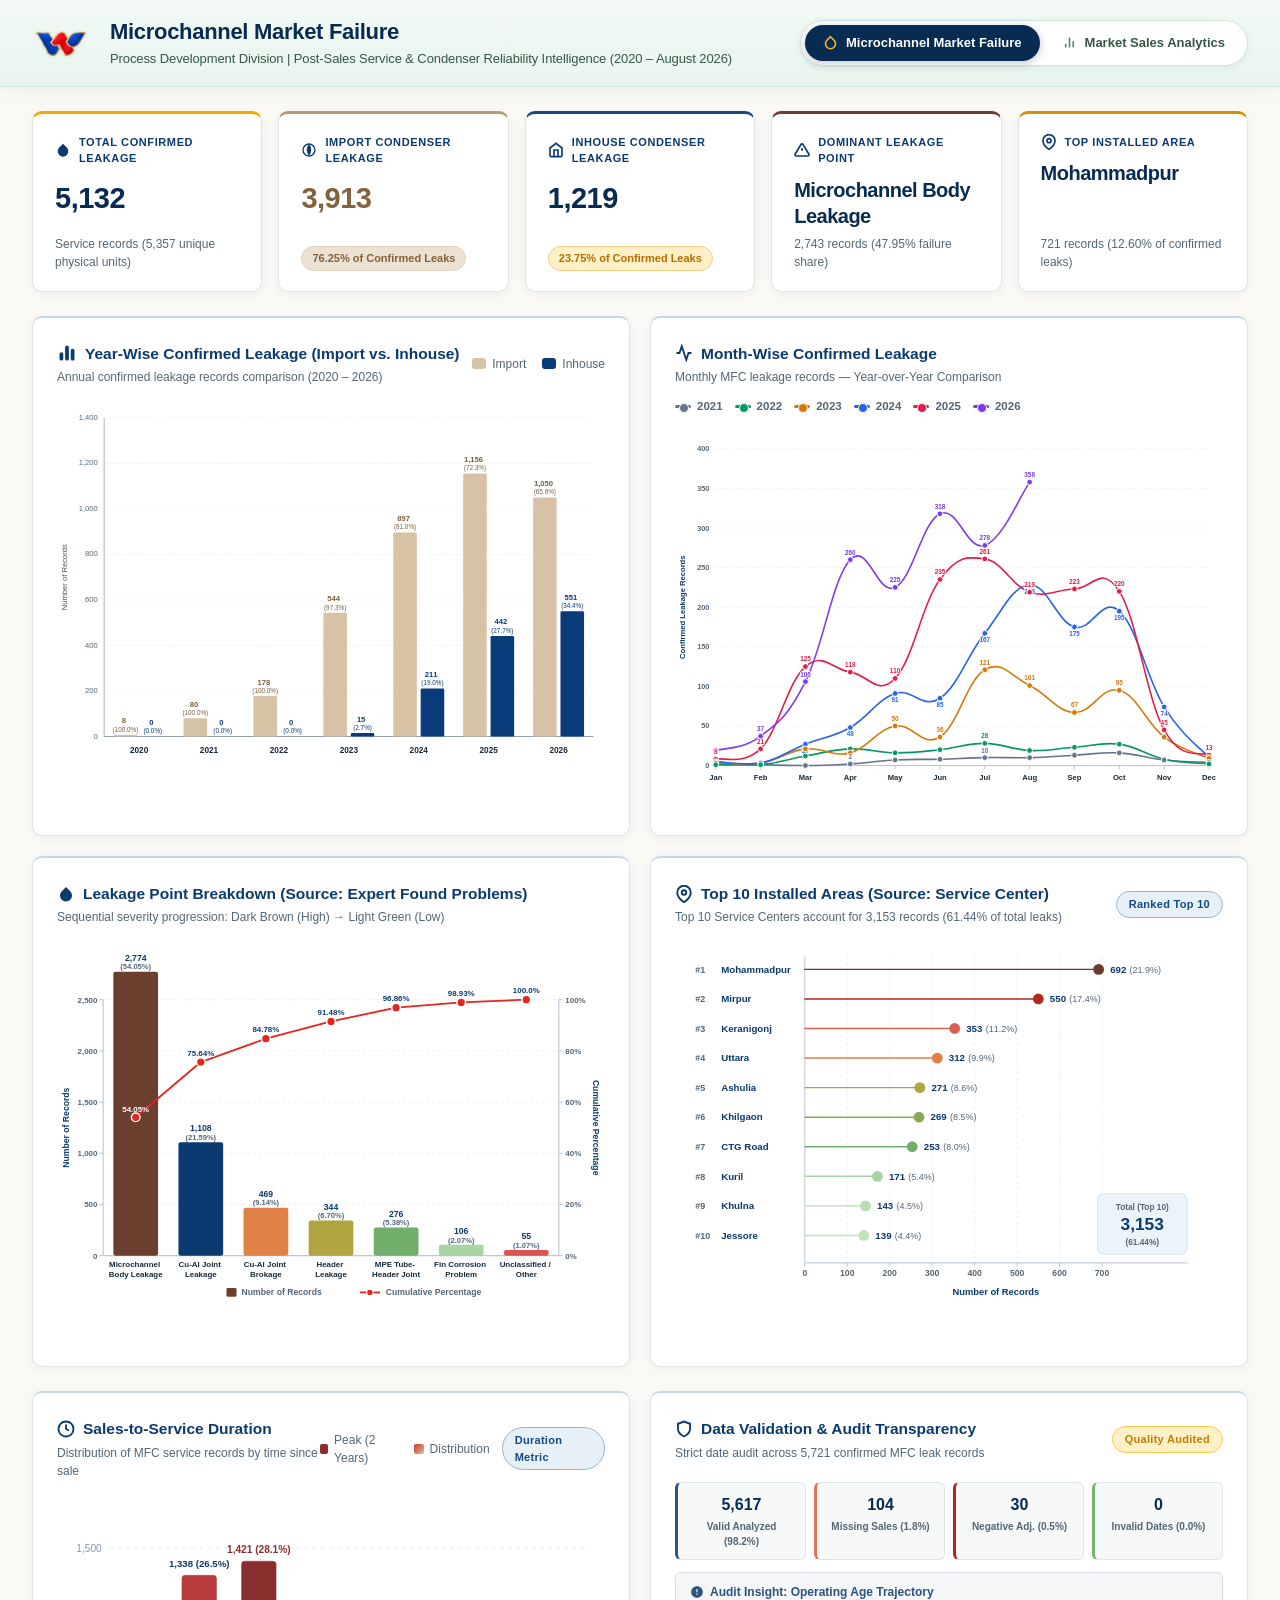
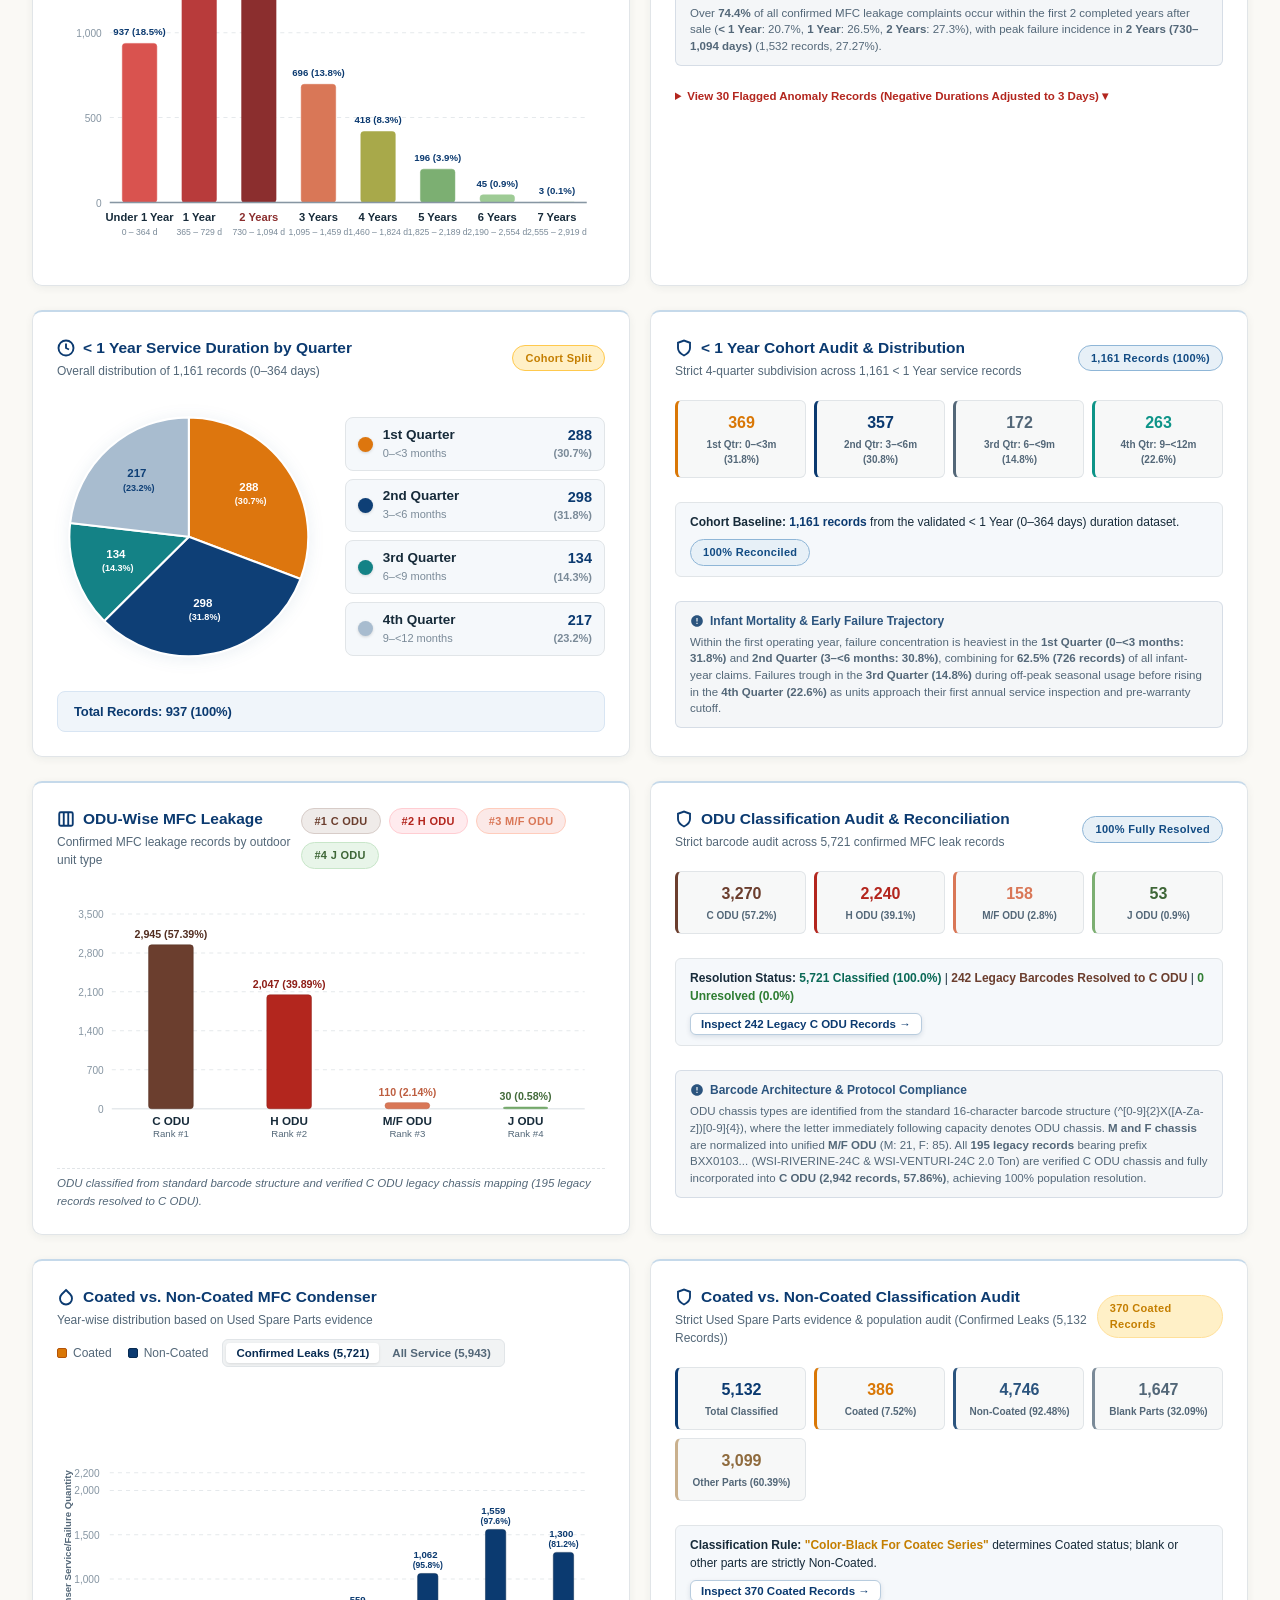
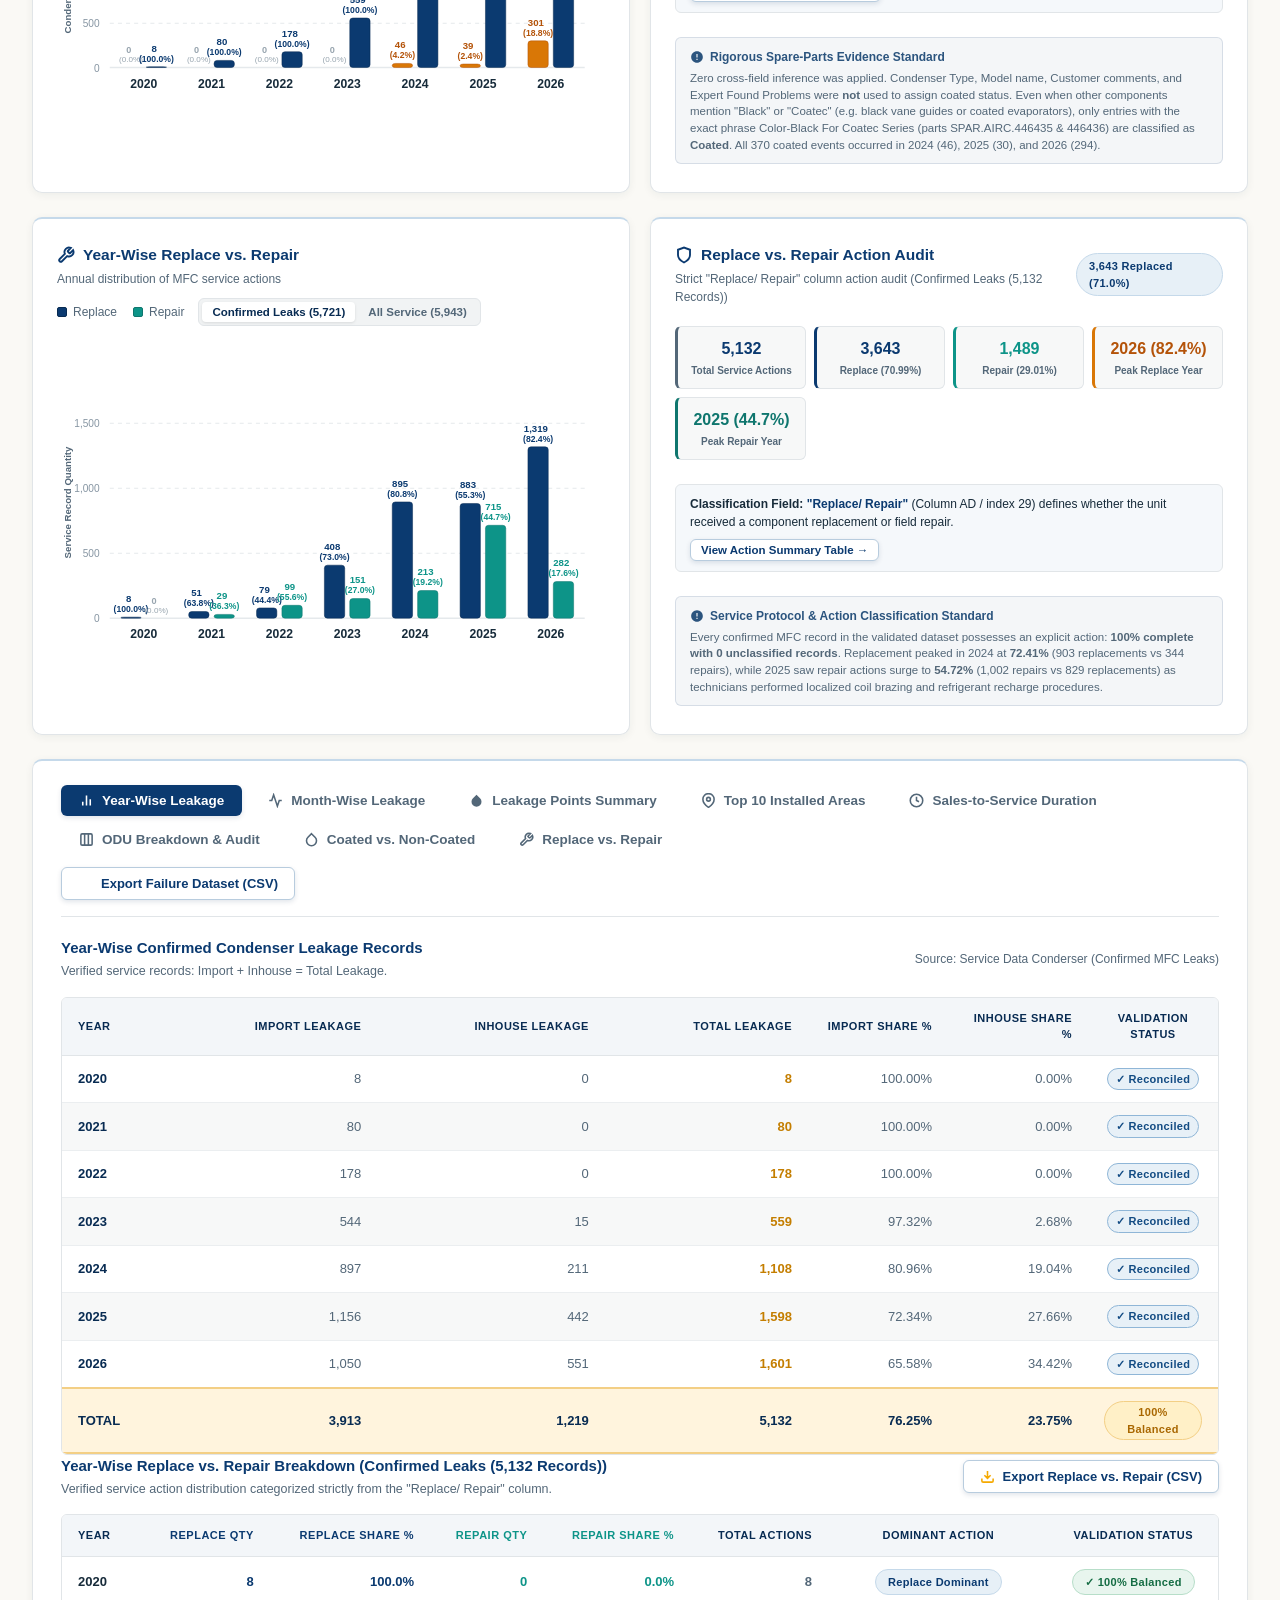
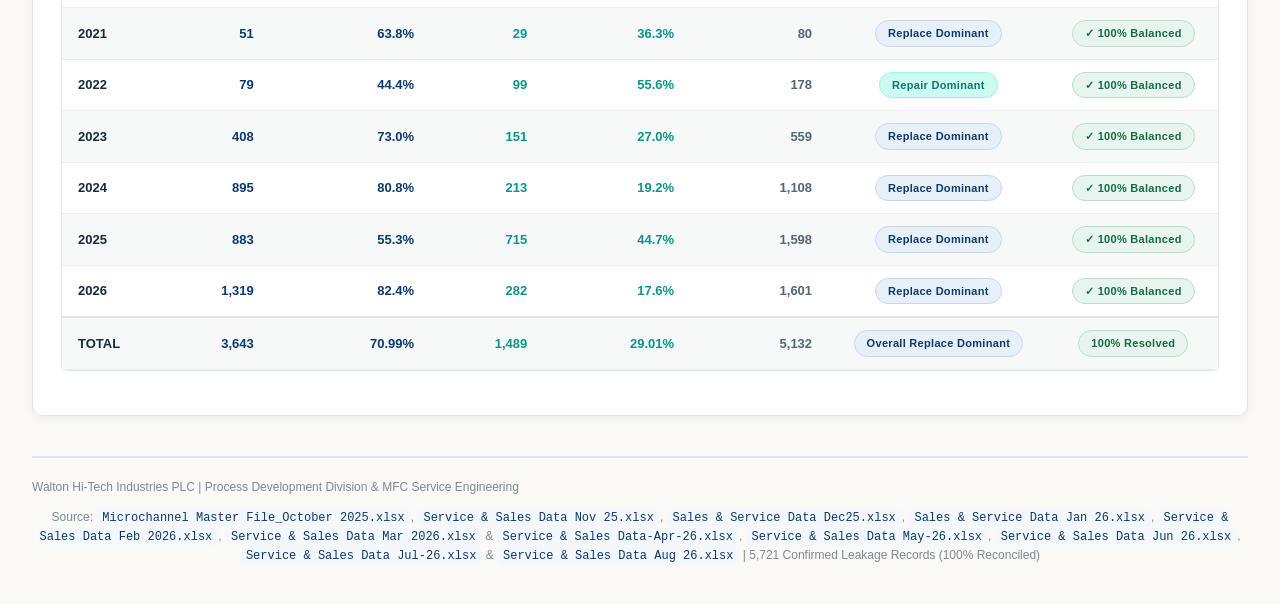
==== index.html @ a81bccc2 "Initialization" ====
<!DOCTYPE html>
<html lang="en">
<head>
  <meta charset="UTF-8">
  <meta name="viewport" content="width=device-width, initial-scale=1.0">
  <title>Walton RAC | Microchannel Market Failure</title>
  <link rel="stylesheet" href="css/style.css">
</head>
<body>
  <!-- Top Header & Brand Bar (100% Viewport Width) -->
  <header class="header-bar">
    <div class="header-inner">
      <div class="header-brand">
        <img src="assets/walton-logo.png" alt="Walton Logo" class="brand-logo">
        <div class="header-titles">
          <h1>Microchannel Market Failure</h1>
          <p>Process Development Division | Post-Sales Service &amp; Condenser Reliability Intelligence (2020 – August 2026)</p>
        </div>
      </div>

      <!-- Multi-Dashboard Page Navigation -->
      <nav class="page-nav" aria-label="Dashboard Navigation">
        <a href="Microchannel Market Failure.html" class="page-nav-link active" title="View Microchannel Market Failure Dashboard">
          <svg width="15" height="15" viewBox="0 0 24 24" fill="none" stroke="currentColor" stroke-width="2.5"><path d="M12 2.69l5.66 5.66a8 8 0 1 1-11.31 0z"/></svg>
          Microchannel Market Failure
        </a>
        <a href="Microchannel Market Sales.html" class="page-nav-link" title="View Market Sales Analytics Dashboard">
          <svg width="15" height="15" viewBox="0 0 24 24" fill="none" stroke="currentColor" stroke-width="2.5"><path d="M18 20V10M12 20V4M6 20v-6"/></svg>
          Market Sales Analytics
        </a>
      </nav>
    </div>
  </header>

  <div class="dashboard-container">
    <!-- KPI Metric Cards Grid (5 Cards) -->
    <section class="kpi-grid">
      <!-- Total Confirmed Leakage Records -->
      <div class="kpi-card leak">
        <div class="kpi-title">
          <svg class="kpi-icon" viewBox="0 0 24 24" width="16" height="16" fill="currentColor"><path d="M12 2.69l5.66 5.66a8 8 0 1 1-11.31 0z"/></svg>
          Total Confirmed Leakage
        </div>
        <div class="kpi-value" id="kpiTotalLeaks">5,721</div>
        <div class="kpi-subtext">Service records (5,357 unique physical units)</div>
      </div>

      <!-- Import Leakage -->
      <div class="kpi-card cu">
        <div class="kpi-title">
          <svg class="kpi-icon" viewBox="0 0 24 24" width="16" height="16" fill="currentColor"><circle cx="12" cy="12" r="9" fill="none" stroke="currentColor" stroke-width="2"/><path d="M3.6 9h16.8M3.6 15h16.8M12 3a14 14 0 0 1 0 18M12 3a14 14 0 0 0 0 18"/></svg>
          Import Condenser Leakage
        </div>
        <div class="kpi-value" id="kpiImportLeaks">4,316</div>
        <div class="kpi-subtext">
          <span class="kpi-badge badge-cu" id="kpiImportShare">75.44% of Confirmed Leaks</span>
        </div>
      </div>

      <!-- Inhouse Leakage -->
      <div class="kpi-card primary-accent">
        <div class="kpi-title">
          <svg class="kpi-icon" viewBox="0 0 24 24" width="16" height="16" fill="none" stroke="currentColor" stroke-width="2.5"><path d="M3 9l9-7 9 7v11a2 2 0 0 1-2 2H5a2 2 0 0 1-2-2z"/><polyline points="9 22 9 12 15 12 15 22"/></svg>
          Inhouse Condenser Leakage
        </div>
        <div class="kpi-value" id="kpiInhouseLeaks">1,405</div>
        <div class="kpi-subtext">
          <span class="kpi-badge badge-mfc" id="kpiInhouseShare">24.56% of Confirmed Leaks</span>
        </div>
      </div>

      <!-- Dominant Leakage Point -->
      <div class="kpi-card accent-brown">
        <div class="kpi-title">
          <svg class="kpi-icon" viewBox="0 0 24 24" width="16" height="16" fill="none" stroke="currentColor" stroke-width="2.5"><path d="M10.29 3.86L1.82 18a2 2 0 0 0 1.71 3h16.94a2 2 0 0 0 1.71-3L13.71 3.86a2 2 0 0 0-3.42 0z"/><line x1="12" y1="9" x2="12" y2="13"/><line x1="12" y1="17" x2="12.01" y2="17"/></svg>
          Dominant Leakage Point
        </div>
        <div class="kpi-value" style="font-size: 20px; line-height: 1.3;" id="kpiTopLeakPoint">Microchannel Body Leakage</div>
        <div class="kpi-subtext">2,743 records (47.95% failure share)</div>
      </div>

      <!-- Top Installed Area -->
      <div class="kpi-card accent-amber">
        <div class="kpi-title">
          <svg class="kpi-icon" viewBox="0 0 24 24" width="16" height="16" fill="none" stroke="currentColor" stroke-width="2.5"><path d="M21 10c0 7-9 13-9 13s-9-6-9-13a9 9 0 0 1 18 0z"/><circle cx="12" cy="10" r="3"/></svg>
          Top Installed Area
        </div>
        <div class="kpi-value" style="font-size: 20px; line-height: 1.3;" id="kpiTopArea">Mohammadpur</div>
        <div class="kpi-subtext">721 records (12.60% of confirmed leaks)</div>
      </div>
    </section>

    <!-- Visual Charts Grid (2x2) -->
    <section class="charts-grid">
      <!-- Chart 1: Year-Wise Import vs. Inhouse Leakage (Side-by-Side Grouped Columns) -->
      <div class="chart-card">
        <div class="chart-header">
          <div>
            <div class="chart-title">
              <svg class="chart-title-icon" viewBox="0 0 24 24" width="20" height="20" fill="#0B3A70"><rect x="3" y="11" width="4.5" height="10" rx="2.25"/><rect x="9.75" y="3" width="4.5" height="18" rx="2.25"/><rect x="16.5" y="7" width="4.5" height="14" rx="2.25"/></svg>
              Year-Wise Confirmed Leakage (Import vs. Inhouse)
            </div>
            <div class="chart-subtitle">Annual confirmed leakage records comparison (2020 – 2026)</div>
          </div>
          <div class="chart-legend">
            <span class="legend-item"><span class="legend-color" style="background: #D7C2A5; width: 14px; height: 11px; border-radius: 3px;"></span> Import</span>
            <span class="legend-item"><span class="legend-color" style="background: #0A3B79; width: 14px; height: 11px; border-radius: 3px;"></span> Inhouse</span>
          </div>
        </div>
        <div id="chartYearlyLeakage" class="chart-container"></div>
      </div>

      <!-- Chart 2: Month-Wise Confirmed Leakage (Multi-Series Monthly Time-Series Line Chart) -->
      <div class="chart-card">
        <div class="chart-header" style="flex-wrap: wrap; gap: 12px;">
          <div>
            <div class="chart-title">
              <svg class="chart-title-icon" viewBox="0 0 24 24" width="18" height="18" fill="none" stroke="currentColor" stroke-width="2.5"><polyline points="22 12 18 12 15 21 9 3 6 12 2 12"/></svg>
              Month-Wise Confirmed Leakage
            </div>
            <div id="chartMonthlySubtitle" class="chart-subtitle">Monthly MFC leakage records — Year-over-Year Comparison</div>
          </div>
          <div class="chart-legend monthly-years-legend" id="chartMonthlyLegend">
            <span class="legend-item" data-year="2021"><span class="legend-line-dot" style="background: #64748B;"></span> 2021</span>
            <span class="legend-item" data-year="2022"><span class="legend-line-dot" style="background: #059669;"></span> 2022</span>
            <span class="legend-item" data-year="2023"><span class="legend-line-dot" style="background: #D97706;"></span> 2023</span>
            <span class="legend-item" data-year="2024"><span class="legend-line-dot" style="background: #2563EB;"></span> 2024</span>
            <span class="legend-item" data-year="2025"><span class="legend-line-dot" style="background: #E11D48;"></span> 2025</span>
            <span class="legend-item" data-year="2026"><span class="legend-line-dot" style="background: #7C3AED;"></span> 2026</span>
          </div>
        </div>
        <div id="chartMonthlyLeakage" class="chart-container"></div>
      </div>

      <!-- Chart 3: Leakage Point Breakdown (Pareto Chart) -->
      <div class="chart-card">
        <div class="chart-header">
          <div>
            <div class="chart-title">
              <svg class="chart-title-icon" viewBox="0 0 24 24" width="18" height="18" fill="currentColor"><path d="M12 2.69l5.66 5.66a8 8 0 1 1-11.31 0z"/></svg>
              Leakage Point Breakdown (Source: Expert Found Problems)
            </div>
            <div class="chart-subtitle">Sequential severity progression: Dark Brown (High) → Light Green (Low)</div>
          </div>
        </div>
        <div id="chartLeakagePoints" class="chart-container"></div>
      </div>

      <!-- Chart 4: Top 10 Installed Areas (Horizontal Ranked Lollipop Chart) -->
      <div class="chart-card">
        <div class="chart-header">
          <div>
            <div class="chart-title">
              <svg class="chart-title-icon" viewBox="0 0 24 24" width="18" height="18" fill="none" stroke="currentColor" stroke-width="2.5"><path d="M21 10c0 7-9 13-9 13s-9-6-9-13a9 9 0 0 1 18 0z"/><circle cx="12" cy="10" r="3"/></svg>
              Top 10 Installed Areas (Source: Service Center)
            </div>
            <div class="chart-subtitle">Top 10 Service Centers account for 3,469 records (60.64% of total leaks)</div>
          </div>
          <span class="badge-tag badge-coatec">Ranked Top 10</span>
        </div>
        <div id="chartTopAreas" class="chart-container"></div>
      </div>
    </section>


    <!-- Section 3: Sales-to-Service Duration Analysis -->
    <section class="charts-grid">
      <!-- Chart 5: Sales-to-Service Duration (Dual Column + Median Line Chart) -->
      <div class="chart-card">
        <div class="chart-header">
          <div>
            <div class="chart-title">
              <svg class="chart-title-icon" viewBox="0 0 24 24" width="18" height="18" fill="none" stroke="currentColor" stroke-width="2.5"><circle cx="12" cy="12" r="10"/><polyline points="12 6 12 12 16 14"/></svg>
              Sales-to-Service Duration
            </div>
            <div class="chart-subtitle">Distribution of MFC service records by time since sale</div>
          </div>
          <div style="display: flex; align-items: center; gap: 12px;">
            <div class="chart-legend">
              <div class="legend-item"><span class="legend-color" style="background: #8B2E2E;"></span> Peak (2 Years)</div>
              <div class="legend-item"><span class="legend-color" style="background: linear-gradient(135deg, #B83B3B, #D97757, #A8D5A2);"></span> Distribution</div>
            </div>
            <span class="badge-tag badge-coatec">Duration Metric</span>
          </div>
        </div>
        <div id="chartSalesToService" class="chart-container"></div>
      </div>

      <!-- Data Validation & Anomaly Audit Card -->
      <div class="chart-card">
        <div class="chart-header">
          <div>
            <div class="chart-title">
              <svg class="chart-title-icon" viewBox="0 0 24 24" width="18" height="18" fill="none" stroke="currentColor" stroke-width="2.5"><path d="M12 22s8-4 8-10V5l-8-3-8 3v7c0 6 8 10 8 10z"/></svg>
              Data Validation & Audit Transparency
            </div>
            <div class="chart-subtitle">Strict date audit across 5,721 confirmed MFC leak records</div>
          </div>
          <span class="badge-tag badge-leak">Quality Audited</span>
        </div>
        
        <div class="duration-audit-content">
          <div class="audit-metrics-grid">
            <div class="audit-metric-card valid">
              <div class="audit-metric-val">5,617</div>
              <div class="audit-metric-lbl">Valid Analyzed (98.2%)</div>
            </div>
            <div class="audit-metric-card missing">
              <div class="audit-metric-val">104</div>
              <div class="audit-metric-lbl">Missing Sales (1.8%)</div>
            </div>
            <div class="audit-metric-card negative">
              <div class="audit-metric-val">30</div>
              <div class="audit-metric-lbl">Negative Adj. (0.5%)</div>
            </div>
            <div class="audit-metric-card clean">
              <div class="audit-metric-val">0</div>
              <div class="audit-metric-lbl">Invalid Dates (0.0%)</div>
            </div>
          </div>

          <div class="audit-note-box">
            <div class="audit-note-title">
              <svg width="14" height="14" viewBox="0 0 24 24" fill="currentColor"><path d="M12 2C6.48 2 2 6.48 2 12s4.48 10 10 10 10-4.48 10-10S17.52 2 12 2zm1 15h-2v-2h2v2zm0-4h-2V7h2v6z"/></svg>
              Audit Insight: Operating Age Trajectory
            </div>
            <p class="audit-note-text">
              Over <strong>74.4%</strong> of all confirmed MFC leakage complaints occur within the first 2 completed years after sale (<strong>&lt; 1 Year</strong>: 20.7%, <strong>1 Year</strong>: 26.5%, <strong>2 Years</strong>: 27.3%), with peak failure incidence in <strong>2 Years (730–1,094 days)</strong> (1,532 records, 27.27%).
            </p>
          </div>

          <!-- Collapsible Flagged Anomalies Details -->
          <details class="anomalies-details" style="margin-top: 10px;">
            <summary style="cursor: pointer; font-size: 11.5px; font-weight: 600; color: #B3261E;">
              View 30 Flagged Anomaly Records (Negative Durations Adjusted to 3 Days) ▾
            </summary>
            <div style="max-height: 130px; overflow-y: auto; margin-top: 6px; border: 1px solid var(--border-default); border-radius: 6px;">
              <table class="data-table" style="font-size: 10.5px; margin: 0;">
                <thead>
                  <tr>
                    <th>Year</th>
                    <th>SR No</th>
                    <th>Created Date</th>
                    <th>Sales Date</th>
                    <th class="col-num">Duration</th>
                  </tr>
                </thead>
                <tbody id="negativeAnomaliesTableBody">
                  <!-- Populated via JS -->
                </tbody>
              </table>
            </div>
          </details>
        </div>
      </div>
    </section>

    <!-- Section 3B: < 1 Year Service Duration by Quarter -->
    <section class="charts-grid">
      <!-- Chart 5B: < 1 Year Duration by Quarter (Distribution Pie / Donut Chart) -->
      <div class="chart-card">
        <div class="chart-header">
          <div>
            <div class="chart-title">
              <svg class="chart-title-icon" viewBox="0 0 24 24" width="18" height="18" fill="none" stroke="currentColor" stroke-width="2.5"><circle cx="12" cy="12" r="10"/><polyline points="12 6 12 12 16 14"/></svg>
              &lt; 1 Year Service Duration by Quarter
            </div>
            <div class="chart-subtitle">Overall distribution of 1,161 records (0–364 days)</div>
          </div>
          <div style="display: flex; align-items: center; gap: 12px;">
            <span class="badge-tag badge-leak">Cohort Split</span>
          </div>
        </div>
        <div id="chartUnderOneYearQuarters" class="chart-container"></div>
      </div>

      <!-- < 1 Year Cohort Quarterly Audit Card -->
      <div class="chart-card">
        <div class="chart-header">
          <div>
            <div class="chart-title">
              <svg class="chart-title-icon" viewBox="0 0 24 24" width="18" height="18" fill="none" stroke="currentColor" stroke-width="2.5"><path d="M12 22s8-4 8-10V5l-8-3-8 3v7c0 6 8 10 8 10z"/></svg>
              &lt; 1 Year Cohort Audit &amp; Distribution
            </div>
            <div class="chart-subtitle">Strict 4-quarter subdivision across 1,161 &lt; 1 Year service records</div>
          </div>
          <span class="badge-tag badge-coatec">1,161 Records (100%)</span>
        </div>

        <div class="duration-audit-content">
          <div class="audit-metrics-grid" style="grid-template-columns: repeat(auto-fit, minmax(105px, 1fr));">
            <div class="audit-metric-card" style="border-left: 3px solid #D97706;">
              <div class="audit-metric-val" style="color: #D97706;">369</div>
              <div class="audit-metric-lbl">1st Qtr: 0–&lt;3m (31.8%)</div>
            </div>
            <div class="audit-metric-card" style="border-left: 3px solid #0B3A70;">
              <div class="audit-metric-val" style="color: #0B3A70;">357</div>
              <div class="audit-metric-lbl">2nd Qtr: 3–&lt;6m (30.8%)</div>
            </div>
            <div class="audit-metric-card" style="border-left: 3px solid #536778;">
              <div class="audit-metric-val" style="color: #536778;">172</div>
              <div class="audit-metric-lbl">3rd Qtr: 6–&lt;9m (14.8%)</div>
            </div>
            <div class="audit-metric-card" style="border-left: 3px solid #0D9488;">
              <div class="audit-metric-val" style="color: #0D9488;">263</div>
              <div class="audit-metric-lbl">4th Qtr: 9–&lt;12m (22.6%)</div>
            </div>
          </div>

          <div style="background: var(--bg-hover); border-radius: 6px; padding: 10px 14px; margin-top: 12px; border: 1px solid var(--border-default); display: flex; justify-content: space-between; align-items: center; flex-wrap: wrap; gap: 8px;">
            <div style="font-size: 12px; color: var(--text-primary);">
              <strong>Cohort Baseline:</strong>
              <span style="color: #0B3A70; font-weight: 700;">1,161 records</span> from the validated &lt; 1 Year (0–364 days) duration dataset.
            </div>
            <span class="badge-tag badge-coatec" style="font-size: 11px;">100% Reconciled</span>
          </div>

          <div class="audit-note-box" style="margin-top: 12px;">
            <div class="audit-note-title">
              <svg width="14" height="14" viewBox="0 0 24 24" fill="currentColor"><path d="M12 2C6.48 2 2 6.48 2 12s4.48 10 10 10 10-4.48 10-10S17.52 2 12 2zm1 15h-2v-2h2v2zm0-4h-2V7h2v6z"/></svg>
              Infant Mortality &amp; Early Failure Trajectory
            </div>
            <p class="audit-note-text">
              Within the first operating year, failure concentration is heaviest in the <strong>1st Quarter (0–&lt;3 months: 31.8%)</strong> and <strong>2nd Quarter (3–&lt;6 months: 30.8%)</strong>, combining for <strong>62.5% (726 records)</strong> of all infant-year claims. Failures trough in the <strong>3rd Quarter (14.8%)</strong> during off-peak seasonal usage before rising in the <strong>4th Quarter (22.6%)</strong> as units approach their first annual service inspection and pre-warranty cutoff.
            </p>
          </div>
        </div>
      </div>
    </section>

    
    <!-- Section 4: ODU-Wise MFC Leakage & Chassis Audit -->
    <section class="charts-grid">
      <!-- Chart 6: ODU-Wise MFC Leakage (Vertical Column Chart) -->
      <div class="chart-card">
        <div class="chart-header">
          <div>
            <div class="chart-title">
              <svg class="chart-title-icon" viewBox="0 0 24 24" width="18" height="18" fill="none" stroke="currentColor" stroke-width="2.5"><rect x="3" y="3" width="18" height="18" rx="2"/><line x1="9" y1="3" x2="9" y2="21"/><line x1="15" y1="3" x2="15" y2="21"/></svg>
              ODU-Wise MFC Leakage
            </div>
            <div class="chart-subtitle">Confirmed MFC leakage records by outdoor unit type</div>
          </div>
          <div style="display: flex; align-items: center; gap: 8px; flex-wrap: wrap;">
            <span class="badge-tag" style="background: #EFEBE9; color: #6B3E2E; border: 1px solid #D7CCC8;">#1 C ODU</span>
            <span class="badge-tag" style="background: #FFEBEE; color: #B3261E; border: 1px solid #FFCDD2;">#2 H ODU</span>
            <span class="badge-tag" style="background: #FBE9E7; color: #D97757; border: 1px solid #FFCCBC;">#3 M/F ODU</span>
            <span class="badge-tag" style="background: #E8F5E9; color: #3E6637; border: 1px solid #C8E6C9;">#4 J ODU</span>
          </div>
        </div>
        <div id="chartOduLeakage" class="chart-container"></div>
        <div style="margin-top: 8px; font-size: 11.5px; color: var(--text-secondary); font-style: italic; border-top: 1px dashed var(--border-default); padding-top: 6px;">
          ODU classified from standard barcode structure and verified C ODU legacy chassis mapping (195 legacy records resolved to C ODU).
        </div>
      </div>

      <!-- ODU Classification Audit & Reconciliation Card -->
      <div class="chart-card">
        <div class="chart-header">
          <div>
            <div class="chart-title">
              <svg class="chart-title-icon" viewBox="0 0 24 24" width="18" height="18" fill="none" stroke="currentColor" stroke-width="2.5"><path d="M12 22s8-4 8-10V5l-8-3-8 3v7c0 6 8 10 8 10z"/></svg>
              ODU Classification Audit &amp; Reconciliation
            </div>
            <div class="chart-subtitle">Strict barcode audit across 5,721 confirmed MFC leak records</div>
          </div>
          <span class="badge-tag badge-coatec">100% Fully Resolved</span>
        </div>
        
        <div class="duration-audit-content">
          <div class="audit-metrics-grid">
            <div class="audit-metric-card" style="border-left: 3px solid #6B3E2E;">
              <div class="audit-metric-val" style="color: #6B3E2E;">3,270</div>
              <div class="audit-metric-lbl">C ODU (57.2%)</div>
            </div>
            <div class="audit-metric-card" style="border-left: 3px solid #B3261E;">
              <div class="audit-metric-val" style="color: #B3261E;">2,240</div>
              <div class="audit-metric-lbl">H ODU (39.1%)</div>
            </div>
            <div class="audit-metric-card" style="border-left: 3px solid #D97757;">
              <div class="audit-metric-val" style="color: #D97757;">158</div>
              <div class="audit-metric-lbl">M/F ODU (2.8%)</div>
            </div>
            <div class="audit-metric-card" style="border-left: 3px solid #7CAF72;">
              <div class="audit-metric-val" style="color: #3E6637;">53</div>
              <div class="audit-metric-lbl">J ODU (0.9%)</div>
            </div>
          </div>

          <div style="background: var(--bg-hover); border-radius: 6px; padding: 10px 14px; margin-top: 12px; border: 1px solid var(--border-default); display: flex; justify-content: space-between; align-items: center; flex-wrap: wrap; gap: 8px;">
            <div style="font-size: 12px; color: var(--text-primary);">
              <strong>Resolution Status:</strong> 
              <span style="color: #0A6956; font-weight: 700;">5,721 Classified (100.0%)</span> | 
              <span style="color: #6B3E2E; font-weight: 600;">242 Legacy Barcodes Resolved to C ODU</span> | 
              <span style="color: #2E7D32; font-weight: 600;">0 Unresolved (0.0%)</span>
            </div>
            <button id="btnJumpToOduAudit" class="btn-export" style="font-size: 11.5px; padding: 4px 10px;">
              Inspect 242 Legacy C ODU Records →
            </button>
          </div>

          <div class="audit-note-box" style="margin-top: 12px;">
            <div class="audit-note-title">
              <svg width="14" height="14" viewBox="0 0 24 24" fill="currentColor"><path d="M12 2C6.48 2 2 6.48 2 12s4.48 10 10 10 10-4.48 10-10S17.52 2 12 2zm1 15h-2v-2h2v2zm0-4h-2V7h2v6z"/></svg>
              Barcode Architecture &amp; Protocol Compliance
            </div>
            <p class="audit-note-text">
              ODU chassis types are identified from the standard 16-character barcode structure (<code>^[0-9]{2}X([A-Za-z])[0-9]{4}</code>), where the letter immediately following capacity denotes ODU chassis. <strong>M and F chassis</strong> are normalized into unified <strong>M/F ODU</strong> (M: 21, F: 85). All <strong>195 legacy records</strong> bearing prefix <code>BXX0103...</code> (WSI-RIVERINE-24C & WSI-VENTURI-24C 2.0 Ton) are verified C ODU chassis and fully incorporated into <strong>C ODU (2,942 records, 57.86%)</strong>, achieving 100% population resolution.
            </p>
          </div>
        </div>
      </div>
    </section>

    <!-- Section 5: Coated vs. Non-Coated MFC Condenser Analysis -->
    <section class="charts-grid">
      <!-- Chart 7: Year-Wise Coated vs. Non-Coated Condenser (Grouped Columns) -->
      <div class="chart-card">
        <div class="chart-header" style="flex-wrap: wrap; gap: 10px;">
          <div>
            <div class="chart-title">
              <svg class="chart-title-icon" viewBox="0 0 24 24" width="18" height="18" fill="none" stroke="currentColor" stroke-width="2.5"><path d="M12 2.69l5.66 5.66a8 8 0 1 1-11.31 0z"/></svg>
              Coated vs. Non-Coated MFC Condenser
            </div>
            <div id="chartCoatedSubtitle" class="chart-subtitle">Year-wise distribution based on Used Spare Parts evidence</div>
          </div>
          <div style="display: flex; align-items: center; gap: 14px; flex-wrap: wrap;">
            <div class="chart-legend">
              <span class="legend-item"><span class="legend-color" style="background: #D97706; border: 1px solid #B45309;"></span> Coated</span>
              <span class="legend-item"><span class="legend-color" style="background: #0B3A70; border: 1px solid #082B52;"></span> Non-Coated</span>
            </div>
            <div class="segmented-control" id="coatedPopToggle" role="group" aria-label="Select Dataset Population">
              <button class="segmented-btn active" data-pop="pop4031" title="Analyze Confirmed Leaks Population (5,721)">Confirmed Leaks (5,721)</button>
              <button class="segmented-btn" data-pop="pop4253" title="Analyze All Clean MFC Service Records (5,943)">All Service (5,943)</button>
            </div>
          </div>
        </div>
        <div id="chartCoatedVsNonCoated" class="chart-container"></div>
      </div>

      <!-- Coated vs. Non-Coated Classification Audit Card -->
      <div class="chart-card">
        <div class="chart-header">
          <div>
            <div class="chart-title">
              <svg class="chart-title-icon" viewBox="0 0 24 24" width="18" height="18" fill="none" stroke="currentColor" stroke-width="2.5"><path d="M12 22s8-4 8-10V5l-8-3-8 3v7c0 6 8 10 8 10z"/></svg>
              Coated vs. Non-Coated Classification Audit
            </div>
            <div class="chart-subtitle" id="coatedAuditSubtitle">Strict Used Spare Parts evidence &amp; population audit</div>
          </div>
          <span class="badge-tag badge-coated" id="coatedAuditBadge">370 Coated Records</span>
        </div>

        <div class="duration-audit-content">
          <div class="audit-metrics-grid" style="grid-template-columns: repeat(auto-fit, minmax(105px, 1fr));">
            <div class="audit-metric-card" style="border-left: 3px solid #0B3A70;">
              <div class="audit-metric-val" id="auditMetricTotal" style="color: #0B3A70;">5,721</div>
              <div class="audit-metric-lbl">Total Classified</div>
            </div>
            <div class="audit-metric-card" style="border-left: 3px solid #D97706;">
              <div class="audit-metric-val" id="auditMetricCoated" style="color: #D97706;">370</div>
              <div class="audit-metric-lbl" id="auditMetricCoatedLbl">Coated (6.47%)</div>
            </div>
            <div class="audit-metric-card" style="border-left: 3px solid #2B547E;">
              <div class="audit-metric-val" id="auditMetricNonCoated" style="color: #2B547E;">5,351</div>
              <div class="audit-metric-lbl" id="auditMetricNonCoatedLbl">Non-Coated (93.53%)</div>
            </div>
            <div class="audit-metric-card" style="border-left: 3px solid #7A8A98;">
              <div class="audit-metric-val" id="auditMetricBlank" style="color: #536778;">1,711</div>
              <div class="audit-metric-lbl" id="auditMetricBlankLbl">Blank Parts (29.91%)</div>
            </div>
            <div class="audit-metric-card" style="border-left: 3px solid #C9B08D;">
              <div class="audit-metric-val" id="auditMetricOther" style="color: #8F6B3E;">3,640</div>
              <div class="audit-metric-lbl" id="auditMetricOtherLbl">Other Parts (63.63%)</div>
            </div>
          </div>

          <div style="background: var(--bg-hover); border-radius: 6px; padding: 10px 14px; margin-top: 12px; border: 1px solid var(--border-default); display: flex; justify-content: space-between; align-items: center; flex-wrap: wrap; gap: 8px;">
            <div style="font-size: 12px; color: var(--text-primary);">
              <strong>Classification Rule:</strong>
              <span style="color: #C47E00; font-weight: 700;">"Color-Black For Coatec Series"</span> determines Coated status; blank or other parts are strictly Non-Coated.
            </div>
            <button id="btnJumpToCoatedRegister" class="btn-export" style="font-size: 11.5px; padding: 4px 10px;">
              Inspect 370 Coated Records →
            </button>
          </div>

          <div class="audit-note-box" style="margin-top: 12px;">
            <div class="audit-note-title">
              <svg width="14" height="14" viewBox="0 0 24 24" fill="currentColor"><path d="M12 2C6.48 2 2 6.48 2 12s4.48 10 10 10 10-4.48 10-10S17.52 2 12 2zm1 15h-2v-2h2v2zm0-4h-2V7h2v6z"/></svg>
              Rigorous Spare-Parts Evidence Standard
            </div>
            <p class="audit-note-text">
              Zero cross-field inference was applied. <code>Condenser Type</code>, <code>Model name</code>, <code>Customer comments</code>, and <code>Expert Found Problems</code> were <strong>not</strong> used to assign coated status. Even when other components mention "Black" or "Coatec" (e.g. black vane guides or coated evaporators), only entries with the exact phrase <code>Color-Black For Coatec Series</code> (parts <code>SPAR.AIRC.446435</code> &amp; <code>446436</code>) are classified as <strong>Coated</strong>. All 370 coated events occurred in 2024 (46), 2025 (30), and 2026 (294).
            </p>
          </div>
        </div>
      </div>
    </section>

    <!-- Section 6: Year-Wise Replace vs. Repair Analysis -->
    <section class="charts-grid">
      <!-- Chart 8: Year-Wise Replace vs. Repair (Grouped Columns) -->
      <div class="chart-card">
        <div class="chart-header" style="flex-wrap: wrap; gap: 10px;">
          <div>
            <div class="chart-title">
              <svg class="chart-title-icon" viewBox="0 0 24 24" width="18" height="18" fill="none" stroke="currentColor" stroke-width="2.5"><path d="M14.7 6.3a1 1 0 0 0 0 1.4l1.6 1.6a1 1 0 0 0 1.4 0l3.77-3.77a6 6 0 0 1-7.94 7.94l-6.91 6.91a2.12 2.12 0 0 1-3-3l6.91-6.91a6 6 0 0 1 7.94-7.94l-3.76 3.76z"/></svg>
              Year-Wise Replace vs. Repair
            </div>
            <div id="chartReplaceRepairSubtitle" class="chart-subtitle">Annual distribution of MFC service actions</div>
          </div>
          <div style="display: flex; align-items: center; gap: 14px; flex-wrap: wrap;">
            <div class="chart-legend">
              <span class="legend-item"><span class="legend-color" style="background: #0B3A70; border: 1px solid #082B52;"></span> Replace</span>
              <span class="legend-item"><span class="legend-color" style="background: #0D9488; border: 1px solid #0F766E;"></span> Repair</span>
            </div>
            <div class="segmented-control" id="replaceRepairPopToggle" role="group" aria-label="Select Dataset Population">
              <button class="segmented-btn active" data-pop="pop4031" title="Analyze Confirmed Leaks Population (5,721)">Confirmed Leaks (5,721)</button>
              <button class="segmented-btn" data-pop="pop4253" title="Analyze All Clean MFC Service Records (5,943)">All Service (5,943)</button>
            </div>
          </div>
        </div>
        <div id="chartReplaceVsRepair" class="chart-container"></div>
      </div>

      <!-- Replace vs. Repair Action Audit Card -->
      <div class="chart-card">
        <div class="chart-header">
          <div>
            <div class="chart-title">
              <svg class="chart-title-icon" viewBox="0 0 24 24" width="18" height="18" fill="none" stroke="currentColor" stroke-width="2.5"><path d="M12 22s8-4 8-10V5l-8-3-8 3v7c0 6 8 10 8 10z"/></svg>
              Replace vs. Repair Action Audit
            </div>
            <div class="chart-subtitle" id="replaceRepairAuditSubtitle">Strict "Replace/ Repair" column action audit</div>
          </div>
          <span class="badge-tag badge-replace" id="replaceRepairAuditBadge">3,693 Replaced (64.5%)</span>
        </div>

        <div class="duration-audit-content">
          <div class="audit-metrics-grid" style="grid-template-columns: repeat(auto-fit, minmax(105px, 1fr));">
            <div class="audit-metric-card" style="border-left: 3px solid #536778;">
              <div class="audit-metric-val" id="rrMetricTotal" style="color: #0B3A70;">5,721</div>
              <div class="audit-metric-lbl">Total Service Actions</div>
            </div>
            <div class="audit-metric-card" style="border-left: 3px solid #0B3A70;">
              <div class="audit-metric-val" id="rrMetricReplace" style="color: #0B3A70;">3,693</div>
              <div class="audit-metric-lbl" id="rrMetricReplaceLbl">Replace (64.55%)</div>
            </div>
            <div class="audit-metric-card" style="border-left: 3px solid #0D9488;">
              <div class="audit-metric-val" id="rrMetricRepair" style="color: #0D9488;">2,028</div>
              <div class="audit-metric-lbl" id="rrMetricRepairLbl">Repair (35.45%)</div>
            </div>
            <div class="audit-metric-card" style="border-left: 3px solid #D97706;">
              <div class="audit-metric-val" id="rrMetricPeakReplace" style="color: #B45309;">2024 (72.4%)</div>
              <div class="audit-metric-lbl">Peak Replace Year</div>
            </div>
            <div class="audit-metric-card" style="border-left: 3px solid #0F766E;">
              <div class="audit-metric-val" id="rrMetricPeakRepair" style="color: #0F766E;">2025 (53.1%)</div>
              <div class="audit-metric-lbl">Peak Repair Year</div>
            </div>
          </div>

          <div style="background: var(--bg-hover); border-radius: 6px; padding: 10px 14px; margin-top: 12px; border: 1px solid var(--border-default); display: flex; justify-content: space-between; align-items: center; flex-wrap: wrap; gap: 8px;">
            <div style="font-size: 12px; color: var(--text-primary);">
              <strong>Classification Field:</strong>
              <span style="color: #0B3A70; font-weight: 700;">"Replace/ Repair"</span> (Column AD / index 29) defines whether the unit received a component replacement or field repair.
            </div>
            <button id="btnJumpToReplaceRepairTable" class="btn-export" style="font-size: 11.5px; padding: 4px 10px;">
              View Action Summary Table →
            </button>
          </div>

          <div class="audit-note-box" style="margin-top: 12px;">
            <div class="audit-note-title">
              <svg width="14" height="14" viewBox="0 0 24 24" fill="currentColor"><path d="M12 2C6.48 2 2 6.48 2 12s4.48 10 10 10 10-4.48 10-10S17.52 2 12 2zm1 15h-2v-2h2v2zm0-4h-2V7h2v6z"/></svg>
              Service Protocol &amp; Action Classification Standard
            </div>
            <p class="audit-note-text">
              Every confirmed MFC record in the validated dataset possesses an explicit action: <strong>100% complete with 0 unclassified records</strong>. Replacement peaked in 2024 at <strong>72.41%</strong> (903 replacements vs 344 repairs), while 2025 saw repair actions surge to <strong>54.72%</strong> (1,002 repairs vs 829 replacements) as technicians performed localized coil brazing and refrigerant recharge procedures.
            </p>
          </div>
        </div>
      </div>
    </section>

    <!-- Tabbed Structured Data Explorer -->
    <section class="explorer-card">
      <div class="tabs-header">
        <div class="tab-nav">
          <button class="tab-btn active" data-tab="yearlyTab">
            <svg width="15" height="15" viewBox="0 0 24 24" fill="none" stroke="currentColor" stroke-width="2.5"><path d="M18 20V10M12 20V4M6 20v-6"/></svg>
            Year-Wise Leakage
          </button>
          <button class="tab-btn" data-tab="monthlyTab">
            <svg width="15" height="15" viewBox="0 0 24 24" fill="none" stroke="currentColor" stroke-width="2.5"><polyline points="22 12 18 12 15 21 9 3 6 12 2 12"/></svg>
            Month-Wise Leakage
          </button>
          <button class="tab-btn" data-tab="pointsTab">
            <svg width="15" height="15" viewBox="0 0 24 24" fill="currentColor"><path d="M12 2.69l5.66 5.66a8 8 0 1 1-11.31 0z"/></svg>
            Leakage Points Summary
          </button>
          <button class="tab-btn" data-tab="areasTab">
            <svg width="15" height="15" viewBox="0 0 24 24" fill="none" stroke="currentColor" stroke-width="2.5"><path d="M21 10c0 7-9 13-9 13s-9-6-9-13a9 9 0 0 1 18 0z"/><circle cx="12" cy="10" r="3"/></svg>
            Top 10 Installed Areas
          </button>
          <button class="tab-btn" data-tab="durationTab">
            <svg width="15" height="15" viewBox="0 0 24 24" fill="none" stroke="currentColor" stroke-width="2.5"><circle cx="12" cy="12" r="10"/><polyline points="12 6 12 12 16 14"/></svg>
            Sales-to-Service Duration
          </button>
          <button class="tab-btn" data-tab="oduTab">
            <svg width="15" height="15" viewBox="0 0 24 24" fill="none" stroke="currentColor" stroke-width="2.5"><rect x="3" y="3" width="18" height="18" rx="2"/><line x1="9" y1="3" x2="9" y2="21"/><line x1="15" y1="3" x2="15" y2="21"/></svg>
            ODU Breakdown &amp; Audit
          </button>
          <button class="tab-btn" data-tab="coatedTab">
            <svg width="15" height="15" viewBox="0 0 24 24" fill="none" stroke="currentColor" stroke-width="2.5"><path d="M12 2.69l5.66 5.66a8 8 0 1 1-11.31 0z"/></svg>
            Coated vs. Non-Coated
          </button>
          <button class="tab-btn" data-tab="replaceRepairTab">
            <svg width="15" height="15" viewBox="0 0 24 24" fill="none" stroke="currentColor" stroke-width="2.5"><path d="M14.7 6.3a1 1 0 0 0 0 1.4l1.6 1.6a1 1 0 0 0 1.4 0l3.77-3.77a6 6 0 0 1-7.94 7.94l-6.91 6.91a2.12 2.12 0 0 1-3-3l6.91-6.91a6 6 0 0 1 7.94-7.94l-3.76 3.76z"/></svg>
            Replace vs. Repair
          </button>
        </div>

        <div class="tab-actions">
          <button id="btnExport" class="btn-export">
            <svg width="15" height="15" viewBox="0 0 24 24" fill="none" stroke="var(--color-amber-primary)" stroke-width="2.5"><path d="M21 15v4a2 2 0 0 1-2 2H5a2 2 0 0 1-2-2v-4M7 10l5 5 5-5M12 15V3"/></svg>
            Export Failure Dataset (CSV)
          </button>
        </div>
      </div>

      <!-- Tab 1: Year-Wise Leakage Table -->
      <div id="tabYearly" class="tab-content">
        <div style="display: flex; justify-content: space-between; align-items: center; margin-bottom: 16px; flex-wrap: wrap; gap: 12px;">
          <div>
            <h3 class="section-subheading" style="margin-bottom: 2px;">Year-Wise Confirmed Condenser Leakage Records</h3>
            <p style="font-size: 12.5px; color: var(--text-secondary); margin: 0;">Verified service records: Import + Inhouse = Total Leakage.</p>
          </div>
          <span style="font-size: 12px; color: var(--text-secondary);">Source: <code>Service Data Conderser</code> (Confirmed MFC Leaks)</span>
        </div>

        <div class="table-container">
          <table>
            <thead>
              <tr>
                <th style="width: 100px;">Year</th>
                <th class="col-num">Import Leakage</th>
                <th class="col-num">Inhouse Leakage</th>
                <th class="col-num">Total Leakage</th>
                <th class="col-num" style="width: 140px;">Import Share %</th>
                <th class="col-num" style="width: 140px;">Inhouse Share %</th>
                <th style="text-align: center; width: 130px;">Validation Status</th>
              </tr>
            </thead>
            <tbody id="yearlyTableBody"></tbody>
            <tfoot id="yearlyTableFoot"></tfoot>
          </table>
        </div>
      </div>

      <!-- Tab 2: Month-Wise Leakage Table -->
      <div id="tabMonthly" class="tab-content" style="display: none;">
        <div style="display: flex; justify-content: space-between; align-items: center; margin-bottom: 16px; flex-wrap: wrap; gap: 12px;">
          <div class="filter-group" id="monthYearFilters">
            <button class="filter-chip active" data-year="all">All (75 Mos)</button>
            <button class="filter-chip" data-year="2020">2020 (10)</button>
            <button class="filter-chip" data-year="2021">2021 (11)</button>
            <button class="filter-chip" data-year="2022">2022 (12)</button>
            <button class="filter-chip" data-year="2023">2023 (12)</button>
            <button class="filter-chip" data-year="2024">2024 (12)</button>
            <button class="filter-chip" data-year="2025">2025 (12)</button>
            <button class="filter-chip" data-year="2026">2026 (6)</button>
          </div>
          <input type="text" id="monthSearch" class="search-input" placeholder="Search period (e.g. 2024, Jul)..." style="width: 240px;">
        </div>

        <div class="table-container">
          <table>
            <thead>
              <tr>
                <th style="width: 100px;">Year</th>
                <th style="width: 100px;">Month</th>
                <th class="col-num">Import Leakage</th>
                <th class="col-num">Inhouse Leakage</th>
                <th class="col-num">Total Leakage</th>
                <th class="col-num" style="width: 130px;">Import Share %</th>
                <th class="col-num" style="width: 130px;">Inhouse Share %</th>
                <th style="text-align: center; width: 120px;">Reconciled</th>
              </tr>
            </thead>
            <tbody id="monthlyTableBody"></tbody>
            <tfoot id="monthlyTableFoot"></tfoot>
          </table>
        </div>
      </div>

      <!-- Tab 3: Leakage Points Summary Table -->
      <div id="tabPoints" class="tab-content" style="display: none;">
        <div style="display: flex; justify-content: space-between; align-items: center; margin-bottom: 16px; flex-wrap: wrap; gap: 12px;">
          <div>
            <h3 class="section-subheading" style="margin-bottom: 2px;">Official Leakage Points Failure Distribution</h3>
            <p style="font-size: 12.5px; color: var(--text-secondary); margin: 0;">Classified strictly from the <code>Expert Found Problems</code> column with zero inferences from other fields.</p>
          </div>
          <button id="btnViewUnclassified" class="btn-export" style="font-size: 12px; padding: 6px 14px;">
            Inspect 664 Unclassified / Other Records
          </button>
        </div>

        <div class="table-container">
          <table>
            <thead>
              <tr>
                <th style="width: 45px;">#</th>
                <th>Leakage Point</th>
                <th class="col-num">Import</th>
                <th class="col-num">Inhouse</th>
                <th class="col-num">Total</th>
                <th class="col-num" style="width: 130px;">Share %</th>
                <th style="width: 240px;">Visual Distribution</th>
              </tr>
            </thead>
            <tbody id="pointsTableBody"></tbody>
            <tfoot id="pointsTableFoot"></tfoot>
          </table>
        </div>

        <div class="ambiguous-callout" style="margin-top: 20px; margin-bottom: 0;">
          <div>
            <div class="ambiguous-callout-title">
              <svg width="16" height="16" viewBox="0 0 24 24" fill="none" stroke="var(--blue-800)" stroke-width="2.5"><circle cx="12" cy="12" r="10"/><line x1="12" y1="16" x2="12" y2="12"/><line x1="12" y1="8" x2="12.01" y2="8"/></svg>
              Strict Classification Compliance Statement
            </div>
            <div class="ambiguous-callout-desc">
              Per project specification, only the <code>Expert Found Problems</code> column was consulted. Confirmed leaks that did not explicitly state one of the six categories (such as connecting short tubes, service valves, Y-joints, and multi-problem combinations) were assigned to <strong>“Unclassified / Other” (664 records)</strong> to prevent false assumptions.
            </div>
          </div>
        </div>
      </div>

      <!-- Tab 4: Top 10 Installed Areas Table -->
      <div id="tabAreas" class="tab-content" style="display: none;">
        <div style="display: flex; justify-content: space-between; align-items: center; margin-bottom: 16px; flex-wrap: wrap; gap: 12px;">
          <div>
            <h3 class="section-subheading" style="margin-bottom: 2px;">Top 10 Installed Areas by Confirmed Leakage Records</h3>
            <p style="font-size: 12.5px; color: var(--text-secondary); margin: 0;">Ranked based on source column <code>Service Center</code>.</p>
          </div>
          <span class="badge-tag badge-mfc">Source: Service Center</span>
        </div>

        <div class="table-container">
          <table>
            <thead>
              <tr>
                <th style="width: 60px;">Rank</th>
                <th>Installed Area (Service Center)</th>
                <th class="col-num">Leakage Records</th>
                <th class="col-num" style="width: 130px;">Share %</th>
                <th class="col-num">Import Leaks</th>
                <th class="col-num">Inhouse Leaks</th>
                <th style="width: 220px;">Relative Volume</th>
              </tr>
            </thead>
            <tbody id="areasTableBody"></tbody>
            <tfoot id="areasTableFoot"></tfoot>
          </table>
        </div>

        <!-- Installed Base Caveat Box -->
        <div class="ambiguous-callout" style="margin-top: 20px; margin-bottom: 0; border-left-color: var(--amber-600);">
          <div>
            <div class="ambiguous-callout-title" style="color: var(--amber-700);">
              <svg width="16" height="16" viewBox="0 0 24 24" fill="none" stroke="currentColor" stroke-width="2.5"><path d="M10.29 3.86L1.82 18a2 2 0 0 0 1.71 3h16.94a2 2 0 0 0 1.71-3L13.71 3.86a2 2 0 0 0-3.42 0z"/><line x1="12" y1="9" x2="12" y2="13"/><line x1="12" y1="17" x2="12.01" y2="17"/></svg>
              Important Data Interpretation Notice
            </div>
            <div class="ambiguous-callout-desc">
              The figures above represent post-sales service records logged at Walton Service Centers. <strong>This does NOT describe the actual installed product base of that area</strong>, as a localized installed-base census dataset does not exist. High service volume correlates with customer density, service hub accessibility, and regional sales penetration.
            </div>
          </div>
        </div>
      </div>

      <!-- Tab 5: Sales-to-Service Duration Table -->
      <div id="tabDuration" class="tab-content" style="display: none;">
        <div style="display: flex; justify-content: space-between; align-items: center; margin-bottom: 16px; flex-wrap: wrap; gap: 12px;">
          <div>
            <h3 class="section-subheading" style="margin-bottom: 2px;">Sales-to-Service Duration Distribution Breakdown</h3>
            <p class="section-desc" style="margin-bottom: 0;">Service records grouped by completed years from sale to first recorded service across 5,085 confirmed MFC leak records.</p>
          </div>
          <button class="btn-export" id="exportDurationCsvBtn" style="padding: 6px 14px; font-size: 12px;">
            <svg width="14" height="14" viewBox="0 0 24 24" fill="none" stroke="var(--color-amber-primary)" stroke-width="2.5"><path d="M21 15v4a2 2 0 0 1-2 2H5a2 2 0 0 1-2-2v-4M7 10l5 5 5-5M12 15V3"/></svg>
            Export Duration CSV
          </button>
        </div>
        <div class="table-container">
          <table class="data-table">
            <thead>
              <tr>
                <th>Duration Category</th>
                <th>Elapsed Days Range</th>
                <th class="col-num">Service Records</th>
                <th class="col-num">Share %</th>
                <th class="col-num">Cumulative Records</th>
                <th class="col-num">Cumulative Share %</th>
                <th style="width: 220px;">Distribution Profile</th>
                <th style="text-align: center;">Failure Phase</th>
              </tr>
            </thead>
            <tbody id="durationTableBody"></tbody>
            <tfoot id="durationTableFoot"></tfoot>
          </table>
        </div>

        <div style="margin-top: 24px;">
          <h4 class="section-subheading" style="font-size: 14px; margin-bottom: 4px;">&lt; 1 Year Cohort — Quarterly Elapsed Breakdown</h4>
          <p class="section-desc" style="margin-bottom: 12px; font-size: 12px;">Further subdivision of the 1,081 records occurring within 0–364 elapsed days after sale.</p>
          <div class="table-container">
            <table class="data-table">
              <thead>
                <tr>
                  <th>Quarter</th>
                  <th>Elapsed Duration</th>
                  <th>Elapsed Days Range</th>
                  <th class="col-num">Service Records</th>
                  <th class="col-num">Share of &lt; 1 Yr (%)</th>
                  <th style="width: 220px;">Volume Distribution</th>
                  <th style="text-align: center;">Failure Phase</th>
                </tr>
              </thead>
              <tbody id="underOneYearTableBody"></tbody>
              <tfoot id="underOneYearTableFoot"></tfoot>
            </table>
          </div>
        </div>
      </div>

    
      <!-- Tab 6: ODU Breakdown & Unresolved Barcode Audit Table -->
      <div id="tabOdu" class="tab-content" style="display: none;">
        <div style="display: flex; justify-content: space-between; align-items: center; margin-bottom: 16px; flex-wrap: wrap; gap: 12px;">
          <div>
            <h3 class="section-subheading" style="margin-bottom: 2px;">ODU-Wise MFC Leakage Breakdown</h3>
            <p class="section-desc" style="margin-bottom: 0;">Verified service records categorized by outdoor unit chassis from standard barcode format.</p>
          </div>
          <div style="display: flex; gap: 8px;">
            <button class="btn-export" id="exportOduCsvBtn" style="padding: 6px 14px; font-size: 12px;">
              <svg width="14" height="14" viewBox="0 0 24 24" fill="none" stroke="var(--color-amber-primary)" stroke-width="2.5"><path d="M21 15v4a2 2 0 0 1-2 2H5a2 2 0 0 1-2-2v-4M7 10l5 5 5-5M12 15V3"/></svg>
              Export ODU Summary (CSV)
            </button>
            <button class="btn-export" id="exportUnresolvedOduCsvBtn" style="padding: 6px 14px; font-size: 12px;">
              <svg width="14" height="14" viewBox="0 0 24 24" fill="none" stroke="#B3261E" stroke-width="2.5"><path d="M21 15v4a2 2 0 0 1-2 2H5a2 2 0 0 1-2-2v-4M7 10l5 5 5-5M12 15V3"/></svg>
              Export 195 Legacy Records (CSV)
            </button>
          </div>
        </div>

        <div class="table-container">
          <table class="data-table">
            <thead>
              <tr>
                <th style="width: 50px;">Rank</th>
                <th>ODU Category</th>
                <th>Chassis Description</th>
                <th class="col-num">Confirmed Leaks</th>
                <th class="col-num" style="width: 140px;">Classified Share %</th>
                <th class="col-num" style="width: 140px;">Total Leak Share %</th>
                <th style="width: 200px;">Volume Distribution</th>
                <th style="text-align: center; width: 140px;">Validation Status</th>
              </tr>
            </thead>
            <tbody id="oduTableBody"></tbody>
            <tfoot id="oduTableFoot"></tfoot>
          </table>
        </div>

        <!-- Unresolved / Legacy Barcode Audit Register (194 Records) -->
        <div style="margin-top: 28px; padding-top: 20px; border-top: 1px solid var(--border-default);">
          <div style="display: flex; justify-content: space-between; align-items: center; margin-bottom: 14px; flex-wrap: wrap; gap: 12px;">
            <div>
              <h4 style="margin: 0 0 4px 0; font-size: 15px; font-weight: 700; color: #B3261E; display: flex; align-items: center; gap: 8px;">
                <svg width="18" height="18" viewBox="0 0 24 24" fill="none" stroke="currentColor" stroke-width="2"><path d="M10.29 3.86L1.82 18a2 2 0 0 0 1.71 3h16.94a2 2 0 0 0 1.71-3L13.71 3.86a2 2 0 0 0-3.42 0z"/><line x1="12" y1="9" x2="12" y2="13"/><line x1="12" y1="17" x2="12.01" y2="17"/></svg>
                Verified Legacy Barcodes Register (195 Records Resolved to C ODU)
              </h4>
              <p style="font-size: 12.5px; color: var(--text-secondary); margin: 0;">
                These 195 confirmed MFC leakage records bearing legacy prefix <code>BXX0103...</code> (WSI-RIVERINE-24C / WSI-VENTURI-24C 2.0 Ton) are verified C ODU chassis and fully classified into C ODU.
              </p>
            </div>
            <input type="text" id="oduUnresolvedSearch" class="search-input" placeholder="Search SR No, Barcode, Model..." style="width: 260px;">
          </div>

          <div class="table-container" style="max-height: 380px; overflow-y: auto;">
            <table class="data-table" style="font-size: 11.5px;">
              <thead>
                <tr>
                  <th style="width: 45px;">#</th>
                  <th>SR No</th>
                  <th>Barcode</th>
                  <th>FULL MODEL</th>
                  <th>Short Model</th>
                  <th style="width: 70px;">Version</th>
                  <th style="width: 95px;">Created Date</th>
                  <th style="width: 90px;">Inhouse/Import</th>
                  <th>Audit Comment</th>
                </tr>
              </thead>
              <tbody id="oduUnresolvedTableBody"></tbody>
            </table>
          </div>
          <div id="oduUnresolvedCountInfo" style="font-size: 12px; color: var(--text-secondary); margin-top: 8px; text-align: right;">
            Showing 195 of 195 legacy records
          </div>
        </div>
      </div>

      <!-- Tab 7: Coated vs Non-Coated Breakdown & Register -->
      <div id="tabCoated" class="tab-content" style="display: none;">
        <div style="display: flex; justify-content: space-between; align-items: center; margin-bottom: 16px; flex-wrap: wrap; gap: 12px;">
          <div>
            <h3 class="section-subheading" style="margin-bottom: 2px;">Year-Wise Coated vs. Non-Coated MFC Condenser Distribution</h3>
            <p style="font-size: 12.5px; color: var(--text-secondary); margin: 0;">Classified strictly from "Used Spare Parts" column evidence with zero inference from other fields.</p>
          </div>
          <div style="display: flex; align-items: center; gap: 8px;">
            <div class="segmented-control" id="tableCoatedPopToggle">
              <button class="segmented-btn active" data-pop="pop4031">Confirmed Leaks (5,721)</button>
              <button class="segmented-btn" data-pop="pop4253">All Service (5,943)</button>
            </div>
            <button class="btn-export" id="exportCoatedCsvBtn" style="padding: 6px 14px; font-size: 12px;">
              <svg width="14" height="14" viewBox="0 0 24 24" fill="none" stroke="var(--color-amber-primary)" stroke-width="2.5"><path d="M21 15v4a2 2 0 0 1-2 2H5a2 2 0 0 1-2-2v-4M7 10l5 5 5-5M12 15V3"/></svg>
              Export Coated Analysis (CSV)
            </button>
          </div>
        </div>

        <div class="table-container">
          <table class="data-table">
            <thead>
              <tr>
                <th style="width: 90px;">Year</th>
                <th class="col-num" style="color: #D97706;">Coated Quantity</th>
                <th class="col-num" style="width: 130px; color: #D97706;">Coated Share %</th>
                <th class="col-num" style="color: #0B3A70;">Non-Coated Quantity</th>
                <th class="col-num" style="width: 140px; color: #0B3A70;">Non-Coated Share %</th>
                <th class="col-num">Total Classified</th>
                <th class="col-num" style="color: var(--text-secondary);">Blank Spare Parts</th>
                <th class="col-num" style="color: var(--text-secondary);">Other Spare Parts</th>
                <th style="text-align: center; width: 130px;">Audit Status</th>
              </tr>
            </thead>
            <tbody id="coatedTableBody"></tbody>
            <tfoot id="coatedTableFoot"></tfoot>
          </table>
        </div>

        <!-- 220 Coated Records Register -->
        <div style="margin-top: 28px; padding-top: 20px; border-top: 1px solid var(--border-default);">
          <div style="display: flex; justify-content: space-between; align-items: center; margin-bottom: 14px; flex-wrap: wrap; gap: 12px;">
            <div>
              <h4 style="margin: 0 0 4px 0; font-size: 15px; font-weight: 700; color: #C47E00; display: flex; align-items: center; gap: 8px;">
                <svg width="18" height="18" viewBox="0 0 24 24" fill="none" stroke="currentColor" stroke-width="2"><path d="M12 2.69l5.66 5.66a8 8 0 1 1-11.31 0z"/></svg>
                Verified Coated Condenser Replacement Register (370 Records)
              </h4>
              <p style="font-size: 12.5px; color: var(--text-secondary); margin: 0;">
                All records containing <code>Color-Black For Coatec Series</code> in "Used Spare Parts" (Parts <code>SPAR.AIRC.446435</code> &amp; <code>446436</code>).
              </p>
            </div>
            <input type="text" id="coatedRecordsSearch" class="search-input" placeholder="Search SR No, Barcode, Model, Center..." style="width: 280px;">
          </div>

          <div class="table-container" style="max-height: 420px; overflow-y: auto;">
            <table class="data-table" style="font-size: 11.5px;">
              <thead>
                <tr>
                  <th style="width: 45px;">#</th>
                  <th style="width: 95px;">SR No</th>
                  <th style="width: 130px;">Barcode</th>
                  <th>FULL MODEL</th>
                  <th style="width: 75px;">Short Model</th>
                  <th style="width: 60px;">Year</th>
                  <th style="width: 110px;">Service Center</th>
                  <th>Used Spare Parts Evidence</th>
                </tr>
              </thead>
              <tbody id="coatedRecordsTableBody"></tbody>
            </table>
          </div>
          <div id="coatedRecordsCountInfo" style="font-size: 12px; color: var(--text-secondary); margin-top: 8px; text-align: right;">
            Showing 370 of 370 coated records
          </div>
        </div>
      </div>

      <!-- Tab 8: Replace vs. Repair Table -->
      <div id="tabReplaceRepair" class="tab-content">
        <div style="display: flex; justify-content: space-between; align-items: center; margin-bottom: 16px; flex-wrap: wrap; gap: 12px;">
          <div>
            <h3 class="section-subheading" style="margin-bottom: 2px;" id="replaceRepairTableTitle">Year-Wise Replace vs. Repair Breakdown (Confirmed Leaks (5,721 Records))</h3>
            <p style="font-size: 12.5px; color: var(--text-secondary); margin: 0;">Verified service action distribution categorized strictly from the "Replace/ Repair" column.</p>
          </div>
          <button id="btnExportReplaceRepairCSV" class="btn-export">
            <svg width="15" height="15" viewBox="0 0 24 24" fill="none" stroke="currentColor" stroke-width="2.5"><path d="M21 15v4a2 2 0 0 1-2 2H5a2 2 0 0 1-2-2v-4M7 10l5 5 5-5M12 15V3"/></svg>
            Export Replace vs. Repair (CSV)
          </button>
        </div>

        <div class="table-container" style="margin-bottom: 20px;">
          <table class="data-table">
            <thead>
              <tr>
                <th>YEAR</th>
                <th class="col-num" style="color: #0B3A70;">REPLACE QTY</th>
                <th class="col-num" style="color: #0B3A70;">REPLACE SHARE %</th>
                <th class="col-num" style="color: #0D9488;">REPAIR QTY</th>
                <th class="col-num" style="color: #0D9488;">REPAIR SHARE %</th>
                <th class="col-num">TOTAL ACTIONS</th>
                <th style="text-align: center;">DOMINANT ACTION</th>
                <th style="text-align: center;">VALIDATION STATUS</th>
              </tr>
            </thead>
            <tbody id="replaceRepairSummaryTableBody"></tbody>
          </table>
        </div>
      </div>

    </section>

    <!-- Footer -->
    <footer class="dashboard-footer">
      <div>Walton Hi-Tech Industries PLC | Process Development Division &amp; MFC Service Engineering</div>
      <div>Source: <code>Microchannel Master File_October 2025.xlsx</code>, <code>Service &amp; Sales Data Nov 25.xlsx</code>, <code>Sales &amp; Service Data Dec25.xlsx</code>, <code>Sales &amp; Service Data Jan 26.xlsx</code>, <code>Service &amp; Sales Data Feb 2026.xlsx</code>, <code>Service &amp; Sales Data Mar 2026.xlsx</code> &amp; <code>Service &amp; Sales Data-Apr-26.xlsx</code>, <code>Service &amp; Sales Data May-26.xlsx</code>, <code>Service &amp; Sales Data Jun 26.xlsx</code>, <code>Service &amp; Sales Data Jul-26.xlsx</code> &amp; <code>Service &amp; Sales Data Aug 26.xlsx</code> | 5,721 Confirmed Leakage Records (100% Reconciled)</div>
    </footer>

    <!-- Modal for Inspecting Unclassified / Other Records -->
    <div id="unclassifiedModal" class="modal-overlay">
      <div class="modal-card">
        <div class="modal-header">
          <h3>
            <svg width="18" height="18" viewBox="0 0 24 24" fill="none" stroke="var(--amber-600)" stroke-width="2.5"><circle cx="12" cy="12" r="10"/><line x1="12" y1="8" x2="12" y2="12"/><line x1="12" y1="16" x2="12.01" y2="16"/></svg>
            Unclassified / Other Records (55 Records)
          </h3>
          <button id="modalCloseBtn" class="modal-close-btn" title="Close modal">
            <svg width="20" height="20" viewBox="0 0 24 24" fill="none" stroke="currentColor" stroke-width="2"><line x1="18" y1="6" x2="6" y2="18"/><line x1="6" y1="6" x2="18" y2="18"/></svg>
          </button>
        </div>
        <div class="modal-body">
          <p style="margin-top: 0; color: var(--text-secondary); line-height: 1.5;">
            These confirmed leakage records represent verified physical coil puncture or impact damage to the microchannel condenser that could not be assigned to the six primary metallurgical failure categories based <strong>solely on the "Expert Found Problems" text</strong>. They are preserved verbatim below:
          </p>
          <div class="table-container" style="max-height: 400px; overflow-y: auto;">
            <table>
              <thead>
                <tr>
                  <th style="width: 45px;">#</th>
                  <th>Raw "Expert Found Problems" Description</th>
                  <th class="col-num" style="width: 110px;">Record Count</th>
                  <th class="col-num" style="width: 100px;">Share %</th>
                </tr>
              </thead>
              <tbody id="unclassifiedTableBody"></tbody>
            </table>
          </div>
        </div>
        <div class="modal-footer">
          <button id="modalCloseBtn2" class="btn-primary" style="padding: 8px 20px;">Close Window</button>
        </div>
      </div>
    </div>

  </div>

  <!-- JavaScript Datasets and Application Script -->
  <script src="js/market_failure_data.js"></script>
  <script src="js/app.js"></script>
</body>
</html>
---- css/style.css ----
/* Walton RAC Process Development - Microchannel Dashboard Styling */
/* Option 2: Warm White + Deep Blue + Amber (Definitive Visual Theme) */

:root {
  /* =========================================================
     OPTION 2 — WARM WHITE + DEEP BLUE + AMBER
     Microchannel (MFC) Market Data Analytics
     ========================================================= */

  /* ---------- Page / Surface Backgrounds ---------- */
  --bg-page:            #FAF9F5;
  --bg-surface:         #FFFFFF;
  --bg-surface-soft:    #F7F8F8;
  --bg-surface-muted:   #F1F3F4;
  --bg-header:          #FFFFFF;
  --bg-sidebar:         #F8F9FA;
  --bg-table-header:    #F3F6F9;
  --bg-table-total:     #FFF4DD;
  --bg-hover:           #F5F8FB;

  /* ---------- Deep Blue / Primary Brand ---------- */
  --blue-900:           #082B52;
  --blue-800:           #0B3A70;
  --blue-700:           #124B83;
  --blue-600:           #1D5D9B;
  --blue-500:           #3478B8;
  --blue-400:           #5B95C7;
  --blue-300:           #8FB6D7;
  --blue-200:           #C5D9EA;
  --blue-100:           #E7F0F7;
  --blue-50:            #F4F8FC;

  /* ---------- Amber / Primary Accent ---------- */
  --amber-700:          #C47E00;
  --amber-600:          #D98F00;
  --amber-500:          #F5A900;
  --amber-400:          #FFB81C;
  --amber-300:          #FFC94D;
  --amber-200:          #FFE09A;
  --amber-100:          #FFF0C7;
  --amber-50:           #FFF8E8;

  /* ---------- Copper / Non-MFC ---------- */
  --copper-700:         #8F6B3E;
  --copper-600:         #A78352;
  --copper-500:         #B89B73;
  --copper-400:         #C9B08D;
  --copper-300:         #D8C3A5;
  --copper-200:         #E5D5BE;
  --copper-100:         #F0E7DA;
  --copper-50:          #F8F3EC;

  /* ---------- Text ---------- */
  --text-primary:       #172B3A;
  --text-secondary:     #536778;
  --text-muted:         #7A8A98;
  --text-subtle:        #98A5AF;
  --text-disabled:      #B5BEC6;

  --text-on-blue:       #FFFFFF;
  --text-on-amber:      #172B3A;
  --text-on-dark:       #FFFFFF;

  /* ---------- Borders / Dividers ---------- */
  --border-default:     #E1E5E8;
  --border-light:       #EBEEF0;
  --border-strong:      #CBD3D9;
  --border-blue:        #B8CCDE;
  --border-amber:       #F3CF85;
  --border-focus:       #F5A900;

  /* ---------- MFC Semantic Colors ---------- */
  --mfc-primary:        #F5A900;
  --mfc-strong:         #D98F00;
  --mfc-bright:         #FFB81C;
  --mfc-soft:           #FFF0C7;
  --mfc-bg:             #FFF8E8;
  --mfc-border:         #F3CF85;
  --mfc-text:           #B56F00;

  /* ---------- Copper Semantic Colors ---------- */
  --copper-primary:     #D8C3A5;
  --copper-strong:      #B89B73;
  --copper-soft:        #EDE2D2;
  --copper-bg:          #F8F3EC;
  --copper-border:      #E1D2BD;
  --copper-text:        #82633D;

  /* ---------- Primary Buttons ---------- */
  --btn-primary-bg:     #0B3A70;
  --btn-primary-hover:  #082B52;
  --btn-primary-active: #124B83;
  --btn-primary-text:   #FFFFFF;

  /* ---------- Accent / CTA Buttons ---------- */
  --btn-accent-bg:      #F5A900;
  --btn-accent-hover:   #D98F00;
  --btn-accent-active:  #C47E00;
  --btn-accent-text:    #172B3A;

  /* ---------- Secondary Buttons ---------- */
  --btn-secondary-bg:        #FFFFFF;
  --btn-secondary-hover:     #F5F8FB;
  --btn-secondary-active:    #EAF0F5;
  --btn-secondary-border:    #B8CCDE;
  --btn-secondary-text:      #0B3A70;

  /* ---------- Disabled Controls ---------- */
  --btn-disabled-bg:     #F0F2F3;
  --btn-disabled-border: #E0E4E7;
  --btn-disabled-text:   #A3ADB5;

  /* ---------- Chart Colors ---------- */
  --chart-mfc:           #F5A900;
  --chart-mfc-light:     #FFB81C;
  --chart-copper:        #D8C3A5;
  --chart-copper-dark:   #B89B73;

  --chart-blue-1:        #0B3A70;
  --chart-blue-2:        #1D5D9B;
  --chart-blue-3:        #3478B8;
  --chart-blue-4:        #5B95C7;
  --chart-blue-5:        #8FB6D7;

  --chart-grid:          #E5E9EC;
  --chart-axis:          #8796A3;
  --chart-label:         #536778;

  /* ---------- Chart Highlight / Area ---------- */
  --chart-mfc-fill:      rgba(245, 169, 0, 0.16);
  --chart-blue-fill:     rgba(29, 93, 155, 0.12);
  --chart-copper-fill:   rgba(216, 195, 165, 0.20);

  /* ---------- Status: Success ---------- */
  --status-success:      #198754;
  --status-success-dark: #146C43;
  --status-success-bg:   #E8F5EE;
  --status-success-border:#B7DEC9;
  --status-success-text: #146C43;

  /* ---------- Status: Warning ---------- */
  --status-warning:      #D98F00;
  --status-warning-bg:   #FFF4D6;
  --status-warning-border:#F0D28A;
  --status-warning-text: #8A5A00;

  /* ---------- Status: Error ---------- */
  --status-error:        #C0392B;
  --status-error-bg:     #FDECEA;
  --status-error-border: #E9B8B2;
  --status-error-text:   #992D22;

  /* ---------- Status: Information ---------- */
  --status-info:         #1D5D9B;
  --status-info-bg:      #EAF3FA;
  --status-info-border:  #BCD4E8;
  --status-info-text:    #124B83;

  /* ---------- Engineering Truth / Audit ---------- */
  --audit-bg:            #FFF8E8;
  --audit-border:        #F5A900;
  --audit-text:          #8A5A00;
  --audit-badge-bg:      #FFF0C7;
  --audit-badge-text:    #A96700;

  /* ---------- Shadows ---------- */
  --shadow-card:
    0 2px 8px rgba(23, 43, 58, 0.06);

  --shadow-card-hover:
    0 5px 16px rgba(23, 43, 58, 0.10);

  --shadow-dropdown:
    0 8px 24px rgba(23, 43, 58, 0.12);

  --shadow-button:
    0 2px 5px rgba(8, 43, 82, 0.12);

  /* ---------- Border Radius ---------- */
  --radius-sm:          6px;
  --radius-md:          10px;
  --radius-lg:          14px;
  --radius-xl:          18px;
  --radius-pill:        999px;

  /* ---------- Focus ---------- */
  --focus-ring:         0 0 0 3px rgba(245, 169, 0, 0.24);

  /* ---------- Common Transitions ---------- */
  --transition-fast:    150ms ease;
  --transition-normal:  220ms ease;
  --transition-slow:    320ms ease;
}

* {
  box-sizing: border-box;
  margin: 0;
  padding: 0;
  font-family: -apple-system, BlinkMacSystemFont, 'Segoe UI', Roboto, Helvetica, Arial, sans-serif;
}

body {
  background-color: var(--bg-page);
  color: var(--text-primary);
  min-height: 100vh;
  margin: 0;
  padding: 0;
  line-height: 1.5;
  -webkit-font-smoothing: antialiased;
}

.dashboard-container {
  max-width: 1440px;
  margin: 0 auto;
  padding: 24px 32px 32px;
  display: flex;
  flex-direction: column;
  gap: 24px;
  box-sizing: border-box;
}

/* ==========================================================================
   Header & Top Bar (100% Full Viewport Width Mint Banner)
   ========================================================================== */
.header-bar {
  width: 100%;
  background: linear-gradient(180deg, #F3F9F6 0%, #E8F5EE 100%);
  border-bottom: 1px solid #D1E7DC;
  border-top: none;
  border-left: none;
  border-right: none;
  border-radius: 0;
  box-shadow: 0 4px 20px -2px rgba(18, 72, 48, 0.06), 0 2px 6px -1px rgba(0, 0, 0, 0.02);
  margin: 0;
  padding: 0;
  box-sizing: border-box;
  transition: var(--transition-normal);
}

.header-inner {
  max-width: 1440px;
  margin: 0 auto;
  padding: 18px 32px;
  display: flex;
  justify-content: space-between;
  align-items: center;
  flex-wrap: wrap;
  gap: 20px;
  box-sizing: border-box;
}

.header-brand {
  display: flex;
  align-items: center;
  gap: 20px;
}

.brand-logo {
  height: 48px;
  width: auto;
  object-fit: contain;
  display: block;
  flex-shrink: 0;
  user-select: none;
  filter: drop-shadow(0 1px 2px rgba(0, 0, 0, 0.05));
}

.header-titles {
  display: flex;
  flex-direction: column;
  justify-content: center;
}

.header-titles h1 {
  font-size: 22px;
  font-weight: 750;
  color: #082B52;
  display: flex;
  align-items: center;
  gap: 10px;
  letter-spacing: -0.3px;
  line-height: 1.25;
}

.header-titles p {
  font-size: 13px;
  color: #365747;
  margin-top: 4px;
  font-weight: 500;
  letter-spacing: -0.1px;
  line-height: 1.4;
}

/* Perspective Toggle */
.toggle-wrapper {
  display: flex;
  align-items: center;
  background: var(--bg-surface);
  border: 1px solid var(--border-default);
  padding: 3px;
  border-radius: var(--radius-pill);
  box-shadow: var(--shadow-card);
}

.toggle-option {
  padding: 7px 18px;
  border-radius: var(--radius-pill);
  font-size: 12.5px;
  font-weight: 600;
  cursor: pointer;
  transition: var(--transition-fast);
  color: var(--btn-secondary-text);
  display: flex;
  align-items: center;
  gap: 8px;
  background: transparent;
  user-select: none;
}

.toggle-option:hover {
  background: var(--bg-hover);
}

.toggle-indicator {
  width: 9px;
  height: 9px;
  border-radius: var(--radius-pill);
  border: 1.5px solid var(--border-blue);
  background: transparent;
  box-sizing: border-box;
  transition: var(--transition-fast);
}

/* Option A Active: Bright Amber Background, Dark Navy Text & Dot */
.toggle-option.active {
  background: var(--btn-accent-bg);
  color: var(--btn-accent-text);
  box-shadow: var(--shadow-button);
}

.toggle-option.active .toggle-indicator {
  background: var(--btn-accent-text);
  border-color: var(--btn-accent-text);
}

/* Option B Active: Deep Navy Background, White Text & Dot */
.toggle-option.active.opt-b {
  background: var(--btn-primary-bg);
  color: var(--btn-primary-text);
  box-shadow: var(--shadow-button);
}

.toggle-option.active.opt-b .toggle-indicator {
  background: var(--btn-primary-text);
  border-color: var(--btn-primary-text);
}

/* ==========================================================================
   Perspective Description Banner
   ========================================================================== */
.perspective-banner {
  background: var(--audit-bg);
  border: 1px solid var(--border-amber);
  border-left: 4px solid var(--audit-border);
  border-radius: var(--radius-sm);
  padding: 12px 20px;
  font-size: 13px;
  color: var(--audit-text);
  display: flex;
  justify-content: space-between;
  align-items: center;
  flex-wrap: wrap;
  gap: 12px;
  box-shadow: var(--shadow-card);
}

.perspective-banner strong {
  color: var(--text-primary);
  font-weight: 700;
}

.badge-tag {
  display: inline-flex;
  align-items: center;
  gap: 4px;
  padding: 4px 12px;
  border-radius: var(--radius-pill);
  font-size: 11px;
  font-weight: 700;
  letter-spacing: 0.3px;
}

.badge-mfc {
  background: var(--audit-badge-bg);
  color: var(--audit-badge-text);
  border: 1px solid var(--border-amber);
}

.badge-cu {
  background: var(--copper-bg);
  color: var(--copper-text);
  border: 1px solid var(--copper-border);
}

.badge-tag.badge-status-ok,
.badge-tag.badge-status-success {
  background: var(--status-success-bg);
  color: var(--status-success-text);
  border: 1px solid var(--status-success-border);
}

/* ==========================================================================
   KPI Cards Grid (5 Cards)
   ========================================================================== */
.kpi-grid {
  display: grid;
  grid-template-columns: repeat(auto-fit, minmax(220px, 1fr));
  gap: 16px;
}

.kpi-card {
  background: var(--bg-surface);
  border: 1px solid var(--border-default);
  border-radius: var(--radius-md);
  padding: 20px 22px;
  box-shadow: var(--shadow-card);
  transition: var(--transition-normal);
  position: relative;
  display: flex;
  flex-direction: column;
}

.kpi-card:hover {
  border-color: var(--border-strong);
  box-shadow: var(--shadow-card-hover);
}

.kpi-title {
  font-size: 11px;
  font-weight: 700;
  text-transform: uppercase;
  letter-spacing: 0.6px;
  color: var(--blue-800);
  display: flex;
  align-items: center;
  gap: 8px;
}

.kpi-title svg {
  color: var(--blue-800);
  flex-shrink: 0;
}

.kpi-value {
  font-size: 29px;
  font-weight: 800;
  color: var(--blue-900);
  margin: 10px 0 6px;
  font-feature-settings: 'tnum';
  letter-spacing: -0.5px;
}

/* Specific KPI Value Emphasis & Top Accents */
.kpi-card.primary-accent {
  border-top: 3px solid var(--blue-700);
}

.kpi-card.mfc {
  border-top: 3px solid var(--amber-500);
}

.kpi-card.mfc .kpi-value {
  color: var(--mfc-text);
}

.kpi-card.cu {
  border-top: 3px solid var(--copper-500);
}

.kpi-card.cu .kpi-value {
  color: var(--copper-text);
}

.kpi-card.accent-subtle {
  border-top: 3px solid var(--blue-400);
}

.kpi-card.accent-subtle-2 {
  border-top: 3px solid var(--blue-300);
}

.kpi-card.accent-brown {
  border-top: 3px solid #6B3E2E;
}

.kpi-card.accent-amber {
  border-top: 3px solid var(--amber-600);
}

.kpi-subtext {
  font-size: 12px;
  color: var(--text-secondary);
  display: flex;
  align-items: center;
  gap: 6px;
  margin-top: auto;
}

.kpi-badge {
  font-size: 11px;
  font-weight: 700;
  padding: 3px 10px;
  border-radius: var(--radius-pill);
}

.kpi-badge.badge-mfc {
  background: var(--mfc-soft);
  color: var(--mfc-text);
  border: 1px solid var(--mfc-border);
}

.kpi-badge.badge-cu {
  background: var(--copper-soft);
  color: var(--copper-text);
  border: 1px solid var(--copper-border);
}

/* ==========================================================================
   Visual Charts Grid (2x2)
   ========================================================================== */
.charts-grid {
  display: grid;
  grid-template-columns: repeat(auto-fit, minmax(500px, 1fr));
  gap: 20px;
}

.chart-card {
  background: var(--bg-surface);
  border: 1px solid var(--border-default);
  border-top: 2px solid var(--blue-200);
  border-radius: var(--radius-md);
  padding: 24px;
  box-shadow: var(--shadow-card);
  display: flex;
  flex-direction: column;
  transition: var(--transition-normal);
}

.chart-card:hover {
  box-shadow: var(--shadow-card-hover);
  border-color: var(--border-strong);
}

.chart-header {
  display: flex;
  justify-content: space-between;
  align-items: center;
  margin-bottom: 16px;
}

.chart-title-group {
  display: flex;
  align-items: center;
  gap: 10px;
}

.chart-title-icon {
  color: var(--blue-800);
  flex-shrink: 0;
}

.chart-title {
  font-size: 15.5px;
  font-weight: 700;
  color: var(--blue-800);
  display: flex;
  align-items: center;
  gap: 8px;
}

.chart-subtitle {
  font-size: 12px;
  color: var(--text-secondary);
  margin-top: 3px;
  font-weight: 400;
}

.chart-legend {
  display: flex;
  gap: 16px;
  font-size: 12px;
  font-weight: 500;
}

.legend-item {
  display: flex;
  align-items: center;
  gap: 6px;
  color: var(--text-secondary);
}

.legend-color {
  width: 10px;
  height: 10px;
  border-radius: 2px;
}

.legend-color.mfc { background: var(--chart-mfc); }
.legend-color.cu { background: var(--chart-copper); }

.legend-dot {
  width: 12px;
  height: 12px;
  border-radius: 50%;
  flex-shrink: 0;
  display: inline-block;
}
.legend-dot.mfc { background: #F59E0B; }
.legend-dot.cu { background: #BCA17E; }

.chart-card-full {
  width: 100%;
  margin-bottom: 24px;
}

.volume-container {
  width: 100%;
  height: 440px;
  min-height: 420px;
}

.volume-bar-svg {
  width: 100%;
  height: 100%;
  display: block;
}

.vol-bar {
  cursor: pointer;
  transition: opacity 0.18s ease, filter 0.18s ease;
}
.vol-bar:hover {
  opacity: 0.88;
  filter: drop-shadow(0 2px 6px rgba(0, 0, 0, 0.18));
}

.chart-container {
  flex: 1;
  min-height: 275px;
  position: relative;
  display: flex;
  flex-direction: column;
  justify-content: flex-end;
}

/* Custom SVG Chart Styling */
.svg-chart {
  width: 100%;
  height: 275px;
  overflow: visible;
}

.chart-bar-mfc {
  fill: url(#mfcGrad);
  transition: var(--transition-normal);
  cursor: pointer;
}

.chart-bar-mfc:hover {
  fill: var(--chart-mfc-light);
  filter: drop-shadow(0 2px 8px var(--border-amber));
}

.chart-bar-cu {
  fill: url(#cuGrad);
  transition: var(--transition-normal);
  cursor: pointer;
}

.chart-bar-cu:hover {
  fill: var(--copper-200);
  filter: drop-shadow(0 2px 8px var(--copper-soft));
}

.chart-line {
  fill: none;
  stroke: var(--chart-mfc);
  stroke-width: 3.5;
  stroke-linecap: round;
  stroke-linejoin: round;
  filter: drop-shadow(0 2px 6px var(--border-amber));
}

.chart-area {
  fill: url(#areaGrad);
}

.chart-point {
  fill: var(--bg-surface);
  stroke: var(--chart-mfc);
  stroke-width: 3;
  cursor: pointer;
  transition: var(--transition-fast);
}

.chart-point:hover {
  r: 6.5;
  fill: var(--chart-mfc);
  stroke: var(--bg-surface);
  stroke-width: 2.5;
}

.grid-line {
  stroke: var(--chart-grid);
  stroke-dasharray: 4 4;
}

.axis-text {
  font-size: 11px;
  fill: var(--chart-axis);
}

/* SVG Chart Interactive Column Styling (Failure Dashboard) */
.svg-bar-col {
  transition: opacity var(--transition-fast);
}

.svg-bar-col:hover rect:not([fill="transparent"]) {
  filter: brightness(1.08);
  opacity: 0.95;
}

.svg-bar-col:hover text {
  font-weight: 700;
}

/* Lollipop Chart Styling (Top 10 Installed Areas) */
#chartTopAreas {
  min-height: 400px;
  display: flex;
  flex-direction: column;
  justify-content: flex-start;
}

.lollipop-chart {
  width: 100%;
  height: auto;
  display: block;
}

.svg-lollipop-row {
  transition: opacity var(--transition-fast);
}

.svg-lollipop-row:hover .lollipop-line {
  stroke-width: 2.8px;
  filter: brightness(1.15);
}

.svg-lollipop-row:hover .lollipop-dot {
  r: 9.5;
  filter: brightness(1.15);
}

.svg-lollipop-row:hover text tspan:first-child {
  font-weight: 800;
}

.lollipop-summary-box {
  transition: transform var(--transition-fast), filter var(--transition-fast);
}

.lollipop-summary-box:hover {
  filter: drop-shadow(0 2px 6px rgba(11, 58, 112, 0.14));
}

/* ==========================================================================
   Column Chart Bar Styling (Sales Dashboard & Custom Visuals)
   ========================================================================== */
.col-chart-bar-group {
  display: flex;
  flex-direction: column;
  align-items: center;
  justify-content: flex-end;
  width: 44px;
  position: relative;
  transition: transform var(--transition-fast), opacity var(--transition-fast);
}

.col-chart-bar-group:hover {
  opacity: 0.88;
}

.col-chart-bar-val {
  font-size: 11px;
  font-weight: 700;
  color: var(--blue-800);
  margin-bottom: 6px;
  text-align: center;
  white-space: nowrap;
  letter-spacing: -0.2px;
}

.col-chart-bar-stacked {
  width: 28px;
  display: flex;
  flex-direction: column-reverse;
  border-radius: 4px 4px 0 0;
  overflow: hidden;
  box-shadow: 0 1px 3px rgba(11, 58, 112, 0.08);
  transition: height 0.4s ease;
}

.col-chart-bar-stacked .bar-seg {
  transition: opacity var(--transition-fast);
}

.col-chart-bar-stacked:hover .bar-seg {
  filter: brightness(1.05);
}

.col-chart-label {
  font-size: 12px;
  font-weight: 700;
  color: var(--text-primary);
  margin-top: 8px;
  text-align: center;
}

/* Floating Chart Tooltip */
.chart-tooltip {
  position: fixed;
  background: var(--blue-900);
  border: 1px solid var(--blue-600);
  padding: 10px 16px;
  border-radius: var(--radius-sm);
  font-size: 12px;
  line-height: 1.5;
  color: var(--text-on-dark);
  pointer-events: none;
  opacity: 0;
  transition: opacity var(--transition-fast);
  box-shadow: var(--shadow-dropdown);
  z-index: 1000;
  max-width: 320px;
  white-space: normal;
}

/* ==========================================================================
   Tabbed Data Explorer
   ========================================================================== */
.explorer-card {
  background: var(--bg-surface);
  border: 1px solid var(--border-default);
  border-top: 2px solid var(--blue-200);
  border-radius: var(--radius-md);
  padding: 24px 28px;
  box-shadow: var(--shadow-card);
}

.tabs-header {
  display: flex;
  justify-content: space-between;
  align-items: center;
  border-bottom: 1px solid var(--border-default);
  padding-bottom: 16px;
  margin-bottom: 20px;
  flex-wrap: wrap;
  gap: 12px;
}

.tab-nav {
  display: flex;
  gap: 8px;
  flex-wrap: wrap;
}

.tab-btn {
  background: transparent;
  border: none;
  color: var(--text-secondary);
  font-size: 13.5px;
  font-weight: 600;
  padding: 8px 18px;
  border-radius: var(--radius-sm);
  cursor: pointer;
  transition: var(--transition-fast);
  display: flex;
  align-items: center;
  gap: 8px;
}

.tab-btn:hover {
  color: var(--blue-800);
  background: var(--bg-hover);
}

.tab-btn.active {
  color: var(--btn-primary-text);
  background: var(--btn-primary-bg);
  box-shadow: var(--shadow-button);
}

.tab-btn.active svg {
  color: var(--btn-primary-text);
}

.tab-actions {
  display: flex;
  gap: 12px;
  align-items: center;
}

.search-input {
  background: var(--bg-surface);
  border: 1px solid var(--border-default);
  border-radius: var(--radius-sm);
  padding: 8px 14px;
  font-size: 13px;
  color: var(--text-primary);
  outline: none;
  transition: var(--transition-fast);
  width: 260px;
}

.search-input:focus {
  border-color: var(--border-focus);
  box-shadow: var(--focus-ring);
}

.btn-export {
  background: var(--btn-secondary-bg);
  border: 1px solid var(--btn-secondary-border);
  color: var(--btn-secondary-text);
  padding: 8px 16px;
  border-radius: var(--radius-sm);
  font-size: 13px;
  font-weight: 600;
  cursor: pointer;
  transition: var(--transition-fast);
  display: flex;
  align-items: center;
  gap: 8px;
  box-shadow: var(--shadow-button);
}

.btn-export:hover {
  background: var(--btn-secondary-hover);
  border-color: var(--blue-700);
}

.btn-export svg {
  color: var(--mfc-primary);
}

/* Filter Chips */
.filter-chip {
  background: var(--bg-page);
  border: 1px solid var(--border-default);
  color: var(--text-secondary);
  padding: 6px 14px;
  border-radius: var(--radius-pill);
  font-size: 12px;
  font-weight: 600;
  cursor: pointer;
  transition: var(--transition-fast);
}

.filter-chip:hover {
  background: var(--bg-hover);
  color: var(--blue-800);
}

.filter-chip.active {
  background: var(--btn-primary-bg);
  border-color: var(--btn-primary-bg);
  color: var(--btn-primary-text);
}

/* ==========================================================================
   Data Tables
   ========================================================================== */
.table-container {
  overflow-x: auto;
  border-radius: var(--radius-sm);
  border: 1px solid var(--border-default);
  background: var(--bg-surface);
}

table {
  width: 100%;
  border-collapse: collapse;
  text-align: left;
  font-size: 13px;
}

th {
  background: var(--bg-table-header);
  color: var(--blue-900);
  font-weight: 700;
  text-transform: uppercase;
  font-size: 11px;
  letter-spacing: 0.5px;
  padding: 12px 16px;
  border-bottom: 1px solid var(--border-default);
}

td {
  padding: 12px 16px;
  border-bottom: 1px solid var(--border-light);
  color: var(--text-secondary);
}

tr:hover td {
  background: var(--bg-hover);
  color: var(--text-primary);
}

/* Alternating Row Striping */
tbody tr:nth-child(even) td {
  background: var(--bg-surface-soft);
}

/* Highlight Total / Summary Row */
.table-total-row td,
tr.highlight-row td {
  font-weight: 700;
  background: var(--bg-table-total);
  color: var(--blue-900);
  border-top: 2px solid var(--border-amber);
  border-bottom: 2px solid var(--border-amber);
}

.col-num {
  text-align: right;
  font-feature-settings: 'tnum';
}

.progress-cell {
  display: flex;
  align-items: center;
  gap: 10px;
}

.progress-bar-bg {
  flex: 1;
  height: 6px;
  background: var(--bg-surface-muted);
  border-radius: var(--radius-sm);
  overflow: hidden;
}

.progress-bar-fill {
  height: 100%;
  border-radius: var(--radius-sm);
}

.fill-mfc { background: var(--mfc-primary); }
.fill-cu { background: var(--copper-primary); }

/* Status Badges */
.badge-status-ok,
.badge-status-success {
  background: var(--status-success-bg);
  color: var(--status-success-text);
  border: 1px solid var(--status-success-border);
  padding: 3px 10px;
  border-radius: var(--radius-pill);
  font-size: 11px;
  font-weight: 700;
  display: inline-block;
}

.badge-status-warn {
  background: var(--status-warning-bg);
  color: var(--status-warning-text);
  border: 1px solid var(--status-warning-border);
  padding: 3px 10px;
  border-radius: var(--radius-pill);
  font-size: 11px;
  font-weight: 700;
  display: inline-block;
}

.badge-status-info {
  background: var(--status-info-bg);
  color: var(--status-info-text);
  border: 1px solid var(--status-info-border);
  padding: 3px 10px;
  border-radius: var(--radius-pill);
  font-size: 11px;
  font-weight: 700;
  display: inline-block;
}

/* Model Catalog Badges */
.badge-import {
  background: var(--copper-bg);
  color: var(--copper-text);
  border: 1px solid var(--copper-border);
}

.badge-inhouse {
  background: var(--mfc-bg);
  color: var(--mfc-text);
  border: 1px solid var(--mfc-border);
}

.badge-capacity {
  background: var(--blue-50);
  color: var(--blue-700);
  border: 1px solid var(--blue-200);
}

.badge-coatec {
  background: var(--blue-100);
  color: var(--blue-700);
  border: 1px solid var(--blue-300);
}

.badge-non-coatec {
  background: var(--bg-surface-muted);
  color: var(--text-muted);
  border: 1px solid var(--border-default);
}

/* Section Subheadings in Reconciliation Tab */
.section-subheading {
  font-size: 15px;
  font-weight: 700;
  margin-bottom: 8px;
  color: var(--blue-800);
}

/* ==========================================================================
   Footer
   ========================================================================== */
.dashboard-footer {
  text-align: center;
  font-size: 12px;
  color: var(--text-muted);
  padding: 20px 0 10px;
  display: flex;
  justify-content: space-between;
  align-items: center;
  flex-wrap: wrap;
  gap: 12px;
  border-top: 2px solid var(--border-default);
  margin-top: 16px;
}

.dashboard-footer code {
  background: var(--blue-50);
  color: var(--blue-800);
  padding: 2px 6px;
  border-radius: var(--radius-sm);
  font-family: SFMono-Regular, Menlo, Monaco, Consolas, monospace;
}

/* ==========================================================================
   Responsive Adjustments
   ========================================================================== */
@media (max-width: 1024px) {
  .charts-grid {
    grid-template-columns: 1fr;
  }
}

@media (max-width: 768px) {
  body {
    padding: 0;
  }
  .dashboard-container {
    padding: 16px 16px 24px;
    gap: 16px;
  }
  .header-inner {
    padding: 14px 16px;
    flex-direction: column;
    align-items: flex-start;
    gap: 14px;
  }
  .header-brand {
    gap: 14px;
  }
  .brand-logo {
    height: 42px;
  }
  .header-titles h1 {
    font-size: 18px;
  }
  .header-titles p {
    font-size: 12px;
  }
  .toggle-wrapper {
    width: 100%;
    justify-content: center;
  }
  .search-input {
    width: 100%;
  }
  .kpi-grid {
    grid-template-columns: repeat(2, 1fr);
  }
  .audit-metrics-grid {
    grid-template-columns: repeat(2, 1fr);
  }
}

@media (max-width: 480px) {
  .kpi-grid {
    grid-template-columns: 1fr;
  }
  .audit-metrics-grid {
    grid-template-columns: 1fr;
  }
  .page-nav {
    width: 100%;
    justify-content: center;
  }
  .page-nav-link {
    flex: 1;
    justify-content: center;
    padding: 8px 10px;
    font-size: 12px;
  }
}

/* ==========================================================================
   Page Navigation Switcher (Multi-Dashboard Navigation)
   ========================================================================== */
.page-nav {
  display: flex;
  align-items: center;
  background: #FFFFFF;
  border: 1px solid #D1E7DC;
  padding: 4px;
  border-radius: var(--radius-pill);
  gap: 4px;
  box-shadow: 0 2px 8px rgba(18, 72, 48, 0.06), inset 0 1px 2px rgba(0, 0, 0, 0.02);
}

.page-nav-link {
  display: flex;
  align-items: center;
  gap: 8px;
  padding: 8px 18px;
  border-radius: var(--radius-pill);
  font-size: 13px;
  font-weight: 600;
  text-decoration: none;
  color: #365747;
  background: transparent;
  transition: all 180ms ease;
  user-select: none;
  white-space: nowrap;
}

.page-nav-link svg {
  stroke: #5A7F6E;
  transition: stroke 180ms ease;
}

.page-nav-link:hover {
  background: #EFF7F3;
  color: #082B52;
}

.page-nav-link:hover svg {
  stroke: #082B52;
}

.page-nav-link.active {
  background: #082B52;
  color: #FFFFFF;
  box-shadow: 0 2px 8px rgba(8, 43, 82, 0.26);
}

.page-nav-link.active svg {
  stroke: #FFB81C;
}

.page-nav-link.active:hover {
  background: #0B3A70;
  color: #FFFFFF;
}

/* ==========================================================================
   Feedback Dashboard Specific Components & Badges
   ========================================================================== */
.kpi-card.leak {
  border-top: 3px solid var(--amber-500);
}

.kpi-card.ambiguous {
  border-top: 3px solid var(--amber-400);
}

.kpi-card.nonleak {
  border-top: 3px solid var(--status-success);
}

.badge-leak {
  background: var(--amber-100);
  color: var(--amber-700);
  border: 1px solid var(--amber-300);
}

.badge-ambiguous {
  background: var(--bg-surface-muted);
  color: var(--text-secondary);
  border: 1px solid var(--border-strong);
}

.badge-success {
  background: var(--status-success-bg);
  color: var(--status-success-text);
  border: 1px solid var(--status-success-border);
}

.ambiguous-callout {
  background: var(--amber-50);
  border: 1px solid var(--amber-200);
  border-left: 4px solid var(--amber-500);
  border-radius: var(--radius-md);
  padding: 14px 18px;
  margin-bottom: 20px;
  display: flex;
  justify-content: space-between;
  align-items: center;
  flex-wrap: wrap;
  gap: 16px;
}

.ambiguous-callout-title {
  font-weight: 700;
  color: var(--blue-900);
  font-size: 13.5px;
  display: flex;
  align-items: center;
  gap: 8px;
}

.ambiguous-callout-desc {
  font-size: 12.5px;
  color: var(--text-secondary);
  margin-top: 3px;
}

.sub-toggle-group {
  display: flex;
  gap: 4px;
  background: var(--bg-surface-soft);
  padding: 3px;
  border-radius: var(--radius-pill);
  border: 1px solid var(--border-default);
}

.sub-toggle-btn {
  padding: 5px 14px;
  border-radius: var(--radius-pill);
  font-size: 12px;
  font-weight: 600;
  border: none;
  background: transparent;
  color: var(--text-secondary);
  cursor: pointer;
  transition: var(--transition-fast);
}

.sub-toggle-btn:hover {
  background: var(--bg-hover);
  color: var(--blue-800);
}

.sub-toggle-btn.active {
  background: var(--blue-800);
  color: #FFFFFF;
  box-shadow: var(--shadow-button);
}

/* ==========================================================================
   Microchannel Market Failure Specific Dashboard Styling
   ========================================================================== */
.ranked-bar-list {
  display: flex;
  flex-direction: column;
  gap: 12px;
  padding: 8px 0;
}

.ranked-bar-item {
  display: flex;
  flex-direction: column;
  gap: 4px;
}

.ranked-bar-header {
  display: flex;
  justify-content: space-between;
  align-items: center;
  font-size: 12.5px;
}

.ranked-bar-title {
  display: flex;
  align-items: center;
  gap: 8px;
  font-weight: 600;
  color: var(--blue-900);
}

.rank-pill {
  display: inline-flex;
  align-items: center;
  justify-content: center;
  width: 22px;
  height: 22px;
  border-radius: 50%;
  background: var(--blue-100);
  color: var(--blue-800);
  font-size: 11px;
  font-weight: 700;
}

.rank-pill.top3 {
  background: var(--amber-500);
  color: #FFFFFF;
}

.ranked-bar-val {
  font-weight: 700;
  color: var(--text-primary);
}

.ranked-bar-track {
  width: 100%;
  height: 8px;
  background: var(--bg-surface-muted);
  border-radius: 4px;
  overflow: hidden;
  position: relative;
}

.ranked-bar-fill {
  height: 100%;
  border-radius: 4px;
  background: linear-gradient(90deg, var(--amber-400), var(--amber-600));
  transition: width 0.6s cubic-bezier(0.16, 1, 0.3, 1);
}

.ranked-bar-fill.copper {
  background: linear-gradient(90deg, var(--copper-400), var(--copper-600));
}

.ranked-bar-fill.blue {
  background: linear-gradient(90deg, var(--blue-400), var(--blue-700));
}

/* Modal styles */
.modal-overlay {
  position: fixed;
  top: 0;
  left: 0;
  width: 100vw;
  height: 100vh;
  background: rgba(8, 43, 82, 0.5);
  backdrop-filter: blur(4px);
  display: none;
  justify-content: center;
  align-items: center;
  z-index: 1000;
  padding: 20px;
}

.modal-overlay.active {
  display: flex;
}

.modal-card {
  background: var(--bg-surface);
  border-radius: var(--radius-lg);
  box-shadow: var(--shadow-dropdown);
  width: 100%;
  max-width: 780px;
  max-height: 85vh;
  display: flex;
  flex-direction: column;
  border: 1px solid var(--border-default);
  animation: modalFadeIn 0.2s ease-out;
}

@keyframes modalFadeIn {
  from { opacity: 0; transform: scale(0.96); }
  to { opacity: 1; transform: scale(1); }
}

.modal-header {
  padding: 16px 22px;
  border-bottom: 1px solid var(--border-default);
  display: flex;
  justify-content: space-between;
  align-items: center;
  background: var(--bg-surface-soft);
  border-top-left-radius: var(--radius-lg);
  border-top-right-radius: var(--radius-lg);
}

.modal-header h3 {
  margin: 0;
  font-size: 16px;
  color: var(--blue-900);
  display: flex;
  align-items: center;
  gap: 8px;
}

.modal-close-btn {
  background: transparent;
  border: none;
  cursor: pointer;
  color: var(--text-secondary);
  padding: 6px;
  border-radius: 50%;
  display: flex;
  align-items: center;
  justify-content: center;
  transition: var(--transition-fast);
}

.modal-close-btn:hover {
  background: var(--bg-surface-muted);
  color: var(--blue-900);
}

.modal-body {
  padding: 20px 24px;
  overflow-y: auto;
  font-size: 13px;
}

.modal-footer {
  padding: 14px 22px;
  border-top: 1px solid var(--border-default);
  display: flex;
  justify-content: flex-end;
  background: var(--bg-surface-soft);
  border-bottom-left-radius: var(--radius-lg);
  border-bottom-right-radius: var(--radius-lg);
}

/* Chart Dropdown Selector */
.chart-year-select {
  padding: 4px 10px;
  font-size: 12.5px;
  font-weight: 700;
  font-family: inherit;
  color: var(--blue-900);
  background: var(--bg-surface);
  border: 1.5px solid var(--border-strong);
  border-radius: 6px;
  cursor: pointer;
  outline: none;
  transition: all 0.2s ease;
  box-shadow: 0 1px 3px rgba(0, 0, 0, 0.05);
}

.chart-year-select:hover {
  border-color: var(--blue-600);
  background: var(--blue-50);
}

.chart-year-select:focus {
  border-color: var(--amber-500);
  box-shadow: 0 0 0 3px var(--amber-100);
}


/* Duration Audit Card Styling */
.duration-audit-content {
  display: flex;
  flex-direction: column;
  gap: 12px;
  padding: 4px 0;
}

.audit-metrics-grid {
  display: grid;
  grid-template-columns: repeat(4, 1fr);
  gap: 8px;
}

.audit-metric-card {
  padding: 10px 10px;
  border-radius: var(--radius-sm);
  background: var(--bg-surface-soft);
  border: 1px solid var(--border-default);
  text-align: center;
}

.audit-metric-card.valid {
  border-left: 3px solid #2B547E;
}

.audit-metric-card.missing {
  border-left: 3px solid #D97757;
}

.audit-metric-card.negative {
  border-left: 3px solid #B3261E;
}

.audit-metric-card.clean {
  border-left: 3px solid #7CAF72;
}

.audit-metric-val {
  font-size: 16px;
  font-weight: 700;
  color: var(--blue-900);
}

.audit-metric-lbl {
  font-size: 10px;
  font-weight: 600;
  color: var(--text-secondary);
  margin-top: 2px;
}

.audit-note-box {
  padding: 10px 14px;
  border-radius: var(--radius-sm);
  background: rgba(43, 84, 126, 0.05);
  border: 1px solid rgba(43, 84, 126, 0.15);
}

.audit-note-title {
  font-size: 12px;
  font-weight: 700;
  color: #2B547E;
  display: flex;
  align-items: center;
  gap: 6px;
  margin-bottom: 4px;
}

.audit-note-text {
  font-size: 11.5px;
  line-height: 1.45;
  color: var(--text-secondary);
  margin: 0;
}

/* Segmented Control & Coated vs Non-Coated Components */
.segmented-control {
  display: inline-flex;
  background: var(--bg-surface-muted);
  border-radius: var(--radius-sm);
  padding: 3px;
  gap: 3px;
  border: 1px solid var(--border-default);
}

.segmented-btn {
  border: none;
  background: transparent;
  color: var(--text-secondary);
  font-size: 11.5px;
  font-weight: 600;
  padding: 4px 10px;
  border-radius: 4px;
  cursor: pointer;
  transition: all 0.2s ease;
  white-space: nowrap;
}

.segmented-btn:hover {
  color: var(--text-primary);
}

.segmented-btn.active {
  background: var(--bg-surface);
  color: var(--blue-900);
  font-weight: 700;
  box-shadow: 0 1px 3px rgba(0, 0, 0, 0.1);
}

.badge-tag.badge-coated {
  background: #FFF0C7;
  color: #C47E00;
  border: 1px solid #FFE09A;
  font-weight: 700;
}

.badge-tag.badge-non-coated {
  background: #E7F0F7;
  color: #0B3A70;
  border: 1px solid #C5D9EA;
  font-weight: 700;
}

.highlight-part {
  background: #FFF8E8;
  color: #C47E00;
  padding: 1px 6px;
  border-radius: 4px;
  font-weight: 700;
  border: 1px solid #FFE09A;
  display: inline-block;
}

.badge-tag.badge-replace {
  background: #E7F0F7;
  color: #0B3A70;
  border: 1px solid #C5D9EA;
  font-weight: 700;
}

.badge-tag.badge-repair {
  background: #CCFBF1;
  color: #0F766E;
  border: 1px solid #99F6E4;
  font-weight: 700;
}

/* ==========================================================================
   Pareto Chart (Leakage Point Breakdown)
   ========================================================================== */
#chartLeakagePoints {
  min-height: 400px;
  display: flex;
  flex-direction: column;
  justify-content: flex-start;
}

.pareto-chart {
  width: 100%;
  height: auto;
  display: block;
}

.svg-pareto-col {
  transition: opacity var(--transition-fast);
  cursor: pointer;
}

.svg-pareto-col:hover rect:not([fill="transparent"]) {
  filter: brightness(1.12);
  opacity: 0.95;
}

.svg-cum-point {
  cursor: pointer;
}

.svg-cum-point:hover circle {
  r: 7;
}

/* ==========================================================================
   Multi-Series Month-Wise Line Chart (Year-over-Year Comparison)
   ========================================================================== */
.monthly-years-legend {
  display: flex;
  align-items: center;
  gap: 12px;
  flex-wrap: wrap;
}

.monthly-years-legend .legend-item {
  display: inline-flex;
  align-items: center;
  gap: 6px;
  font-size: 11.5px;
  font-weight: 600;
  color: var(--text-secondary);
  transition: opacity 0.2s ease, transform 0.2s ease, color 0.2s ease;
  user-select: none;
  cursor: pointer;
}

.monthly-years-legend .legend-item:hover {
  color: var(--blue-900);
  transform: translateY(-1px);
}

.legend-line-dot {
  width: 16px;
  height: 3px;
  border-radius: 2px;
  display: inline-block;
  position: relative;
  vertical-align: middle;
}

.legend-line-dot::after {
  content: '';
  position: absolute;
  top: -2.5px;
  left: 4px;
  width: 8px;
  height: 8px;
  border-radius: 50%;
  background: inherit;
  border: 1.5px solid #FFFFFF;
  box-shadow: 0 0 1px rgba(0, 0, 0, 0.3);
}

#chartYearlyLeakage {
  min-height: 380px;
  display: flex;
  flex-direction: column;
  justify-content: flex-start;
  align-items: stretch;
}

#chartMonthlyLeakage {
  min-height: 380px;
  display: flex;
  flex-direction: column;
  justify-content: flex-start;
  align-items: stretch;
}

.yearly-grouped-chart {
  width: 100%;
  height: auto !important;
  display: block;
}

.yearly-bar-rect {
  transition: filter 0.15s ease, opacity 0.15s ease;
}

.svg-bar-col:hover .yearly-bar-rect {
  filter: brightness(1.06);
}

.monthly-line-chart {
  width: 100%;
  height: auto !important;
  display: block;
}

.monthly-year-path {
  transition: stroke-width 0.2s ease, opacity 0.2s ease;
}

.monthly-point-marker {
  cursor: pointer;
  transition: transform 0.15s ease;
}

.monthly-point-marker circle {
  transition: r 0.15s ease, stroke-width 0.15s ease;
}

.monthly-point-marker:hover circle {
  r: 6;
  stroke-width: 2.5;
}

.monthly-slot-hover {
  cursor: crosshair;
}

.monthly-crosshair-line {
  pointer-events: none;
  transition: opacity 0.15s ease;
}

/* ------------------------------------------------------------- */
/* Chart 5B: < 1 Year Service Duration by Quarter (Pie / Donut)  */
/* ------------------------------------------------------------- */
#chartUnderOneYearQuarters {
  min-height: 330px;
  justify-content: space-between;
  display: flex;
  flex-direction: column;
}

.quarter-pie-card-content {
  display: flex;
  flex-direction: column;
  justify-content: space-between;
  height: 100%;
  flex: 1;
}

.quarter-pie-main {
  display: flex;
  align-items: center;
  justify-content: space-between;
  gap: 24px;
  flex-wrap: wrap;
  flex: 1;
  padding: 6px 0 10px;
}

.quarter-pie-chart-wrap {
  flex: 1 1 230px;
  max-width: 280px;
  min-width: 190px;
  display: flex;
  justify-content: center;
  align-items: center;
  margin: 0 auto;
}

.svg-pie-chart {
  width: 100%;
  height: auto !important;
  max-width: 270px;
  max-height: 270px;
  display: block;
  filter: drop-shadow(0 2px 8px rgba(11, 58, 112, 0.08));
}

.pie-slice {
  cursor: pointer;
  transition: transform 0.2s cubic-bezier(0.4, 0, 0.2, 1), filter 0.2s ease, opacity 0.2s ease;
  transform-origin: 160px 160px;
}

.pie-slice:hover,
.pie-slice.active {
  filter: brightness(1.08) saturate(1.1);
  transform: scale(1.035);
}

.quarter-pie-legend-wrap {
  flex: 1.2 1 220px;
  display: flex;
  flex-direction: column;
  gap: 8px;
  min-width: 210px;
}

.pie-legend-item {
  display: flex;
  align-items: center;
  justify-content: space-between;
  gap: 12px;
  padding: 8px 12px;
  border-radius: 8px;
  background: var(--bg-hover, #F8FAFC);
  border: 1px solid var(--border-default, #E2E8F0);
  transition: background 0.15s ease, border-color 0.15s ease, transform 0.15s ease, box-shadow 0.15s ease;
  cursor: pointer;
}

.pie-legend-item:hover,
.pie-legend-item.active {
  background: #EFF6FF;
  border-color: #BFDBFE;
  box-shadow: 0 2px 6px rgba(11, 58, 112, 0.06);
  transform: translateX(3px);
}

.pie-legend-left {
  display: flex;
  align-items: center;
  gap: 10px;
  flex: 1;
}

.pie-legend-dot {
  width: 15px;
  height: 15px;
  border-radius: 50%;
  flex-shrink: 0;
  box-shadow: 0 1px 3px rgba(0, 0, 0, 0.15);
}

.pie-legend-title {
  font-size: 13.5px;
  font-weight: 700;
  color: var(--text-primary, #172B3A);
  line-height: 1.25;
}

.pie-legend-range {
  font-size: 11px;
  font-weight: 500;
  color: var(--text-muted, #64748B);
  margin-top: 1px;
}

.pie-legend-right {
  text-align: right;
  flex-shrink: 0;
}

.pie-legend-count {
  font-size: 14.5px;
  font-weight: 800;
  color: #0B3A70;
  line-height: 1.25;
}

.pie-legend-pct {
  font-size: 11px;
  font-weight: 600;
  color: var(--text-muted, #64748B);
  margin-top: 1px;
}

.pie-total-banner {
  margin-top: 10px;
  padding: 10px 16px;
  background: #F0F5FA;
  border: 1px solid #D8E5F3;
  border-radius: 8px;
  font-size: 13px;
  font-weight: 700;
  color: #0B3A70;
  display: flex;
  align-items: center;
  letter-spacing: -0.01em;
}

/* ==========================================================================
   Chart 4 (sales.html): Outdoor Wise Sales Donut Chart Layout
   ========================================================================== */
.odu-donut-layout {
  display: flex;
  align-items: center;
  justify-content: space-between;
  gap: 20px;
  height: 100%;
  padding: 6px 0;
  min-height: 280px;
}

.odu-donut-visual {
  flex: 1 1 50%;
  display: flex;
  justify-content: center;
  align-items: center;
  min-width: 210px;
  height: 100%;
}

.odu-donut-svg {
  width: 100%;
  max-width: 310px;
  max-height: 300px;
  height: auto;
  display: block;
  overflow: visible;
}

.odu-donut-slice {
  cursor: pointer;
  transition: opacity 0.18s ease, filter 0.18s ease, transform 0.18s ease;
  transform-origin: center;
}

.odu-donut-slice:hover,
.odu-donut-slice.active {
  opacity: 0.92;
  filter: drop-shadow(0 3px 8px rgba(6, 62, 120, 0.35));
}

.odu-legend-list {
  flex: 1 1 50%;
  display: flex;
  flex-direction: column;
  justify-content: center;
  gap: 16px;
  padding-left: 6px;
}

.odu-legend-item {
  display: flex;
  align-items: center;
  justify-content: space-between;
  padding: 8px 14px;
  border-radius: 8px;
  background: var(--bg-hover, #F8FAFC);
  border: 1px solid transparent;
  cursor: pointer;
  transition: background 0.15s ease, border-color 0.15s ease, transform 0.15s ease, box-shadow 0.15s ease;
}

.odu-legend-item:hover,
.odu-legend-item.active {
  background: #F0F6FF;
  border-color: #BFDBFE;
  transform: translateX(3px);
  box-shadow: 0 2px 6px rgba(6, 62, 120, 0.08);
}

.odu-legend-left {
  display: flex;
  align-items: center;
  gap: 12px;
}

.odu-legend-bullet {
  width: 16px;
  height: 16px;
  border-radius: 50%;
  flex-shrink: 0;
  box-shadow: 0 1px 3px rgba(0, 0, 0, 0.18);
}

.odu-legend-name {
  font-size: 15px;
  font-weight: 700;
  color: #1E293B;
  letter-spacing: -0.01em;
}

.odu-legend-right {
  display: flex;
  align-items: baseline;
  gap: 6px;
}

.odu-legend-val {
  font-size: 15px;
  font-weight: 800;
  color: #063E78;
}

.odu-legend-pct {
  font-size: 13px;
  font-weight: 500;
  color: #64748B;
}

@media (max-width: 640px) {
  .odu-donut-layout {
    flex-direction: column;
    gap: 16px;
  }
  .odu-donut-visual,
  .odu-legend-list {
    flex: 1 1 100%;
    width: 100%;
    padding-left: 0;
  }
}
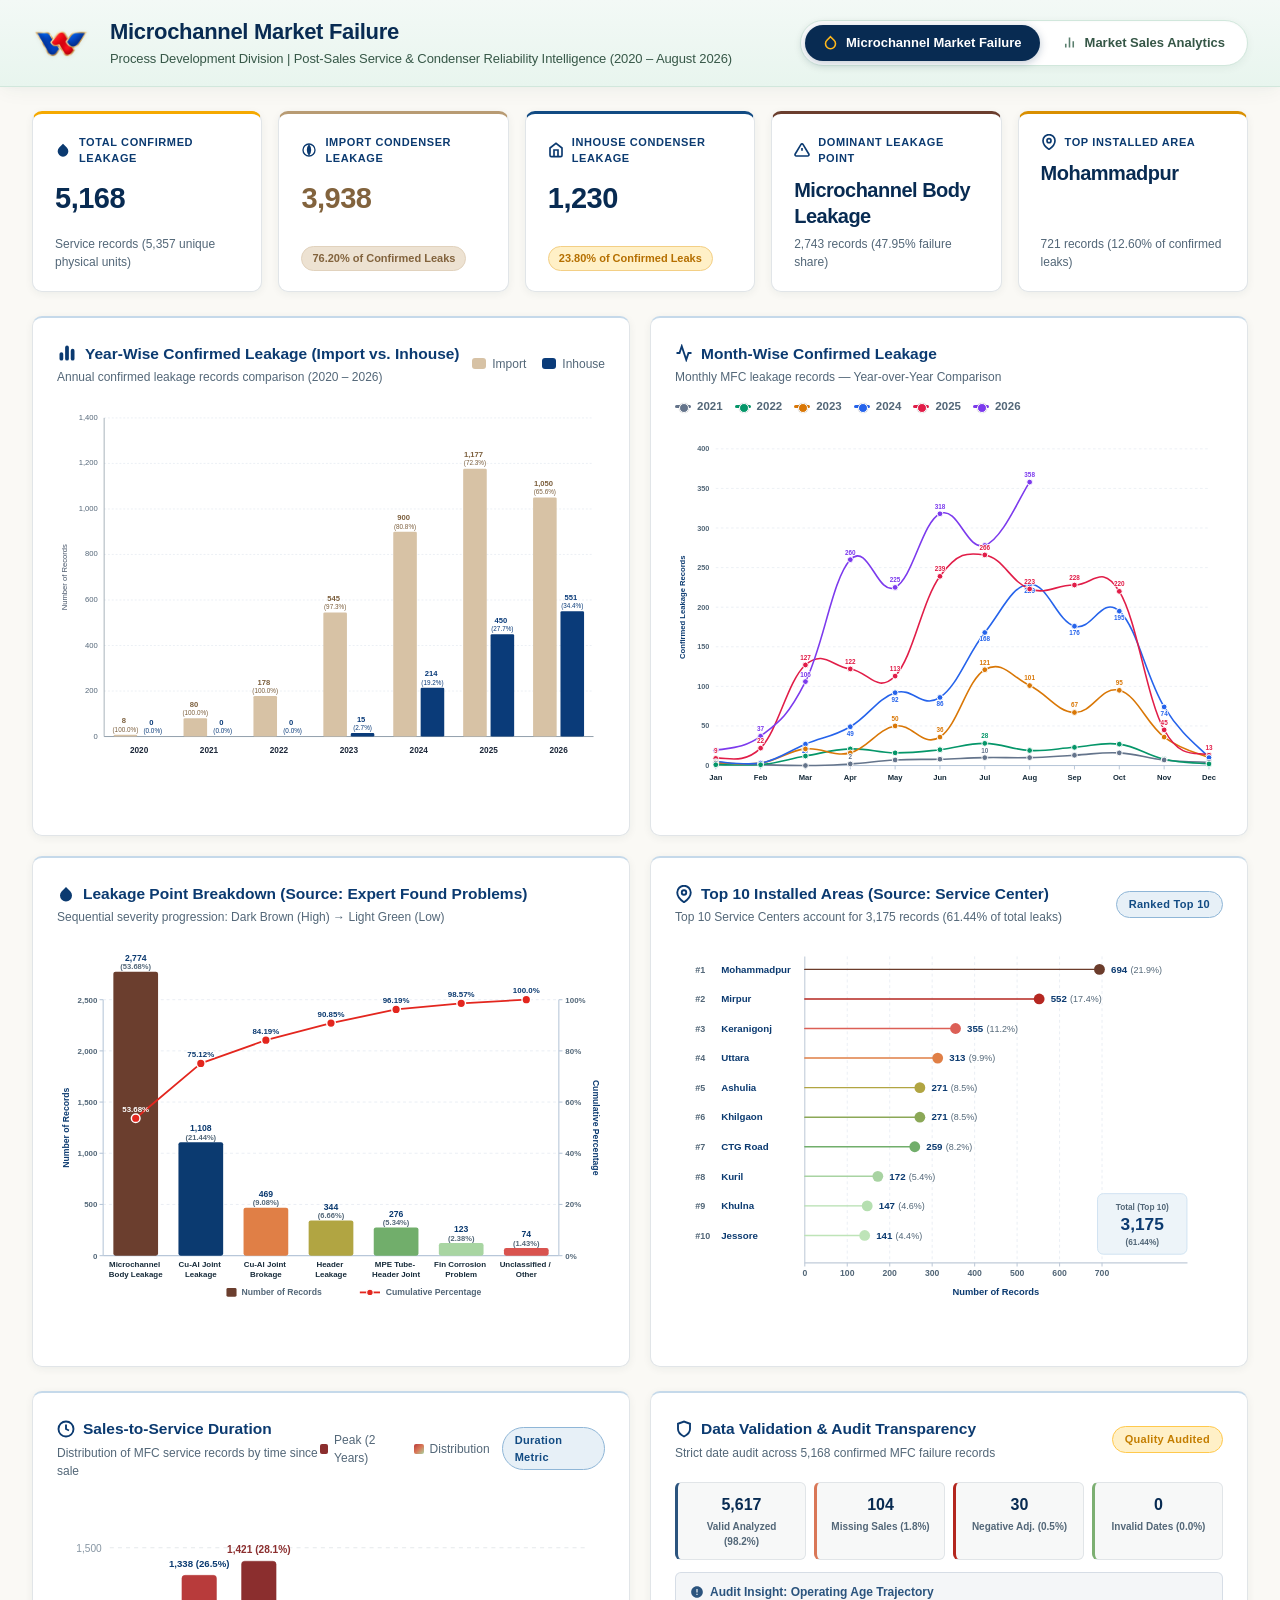
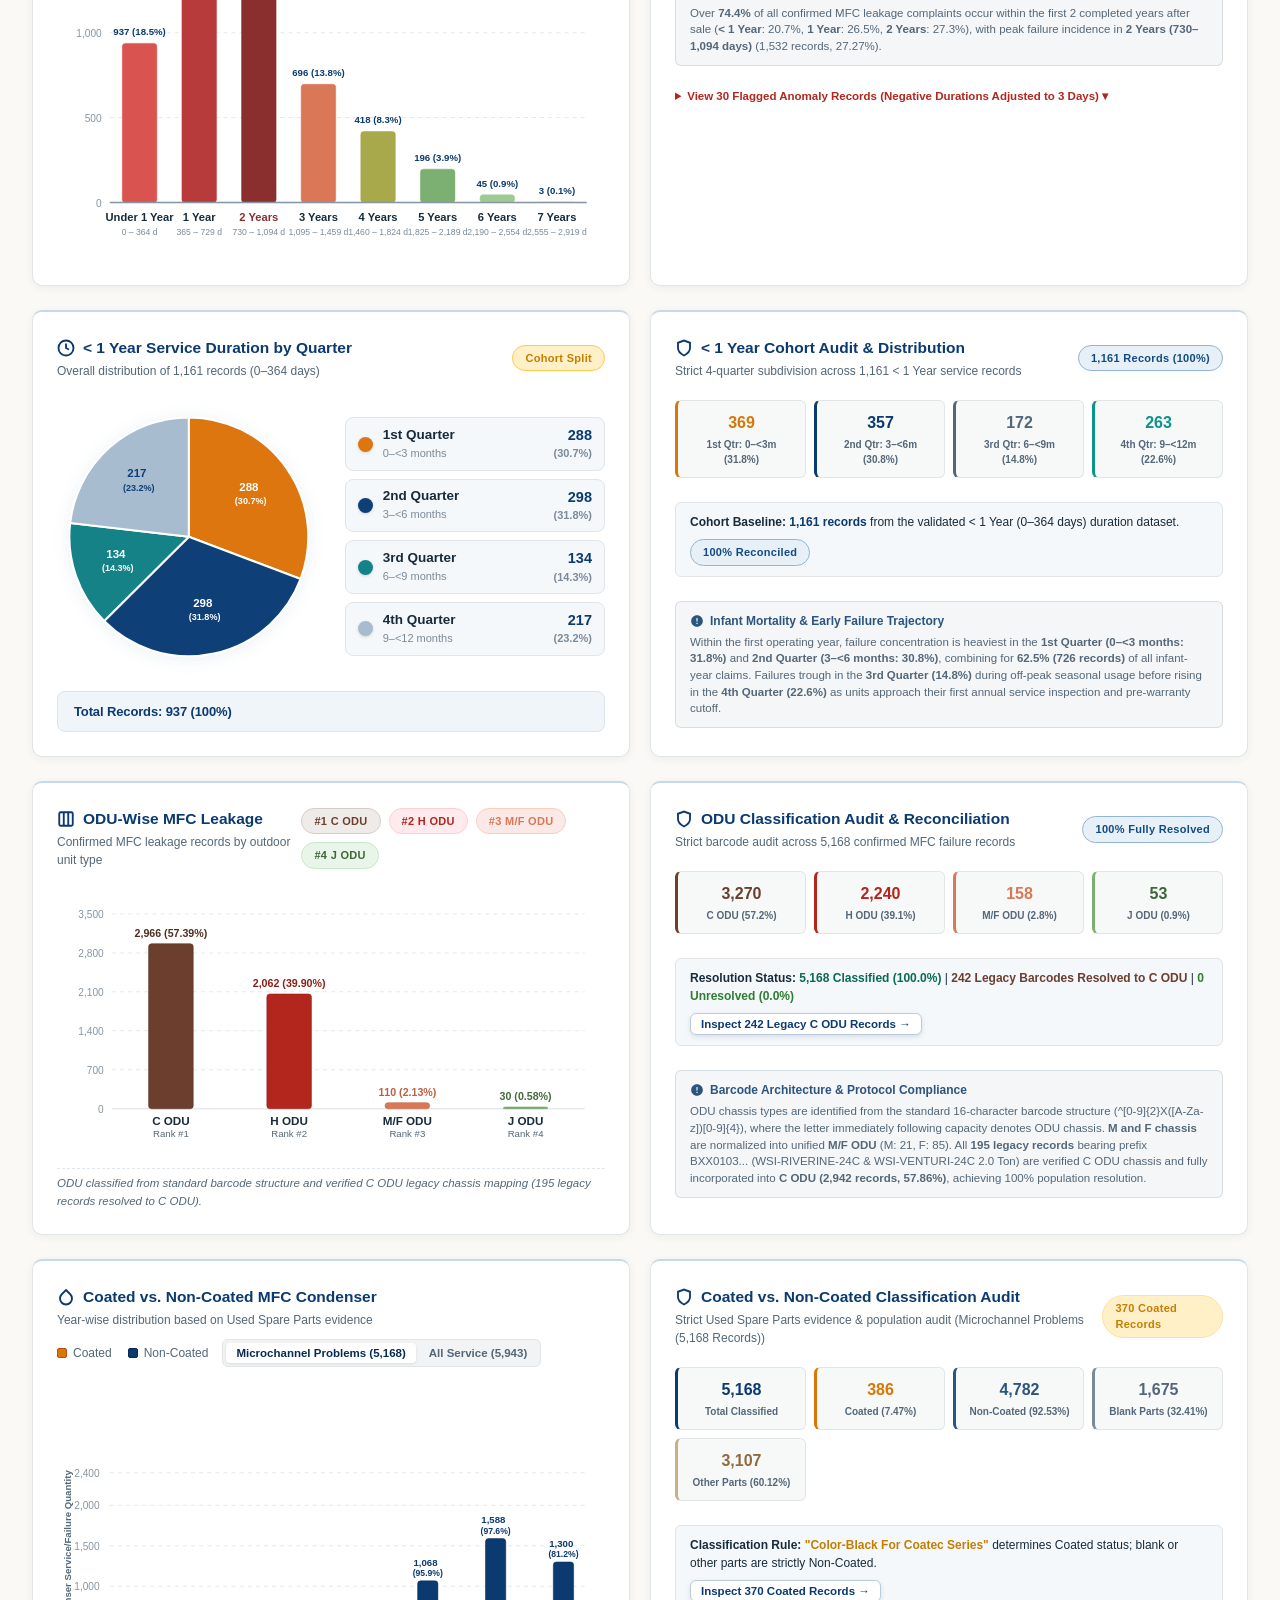
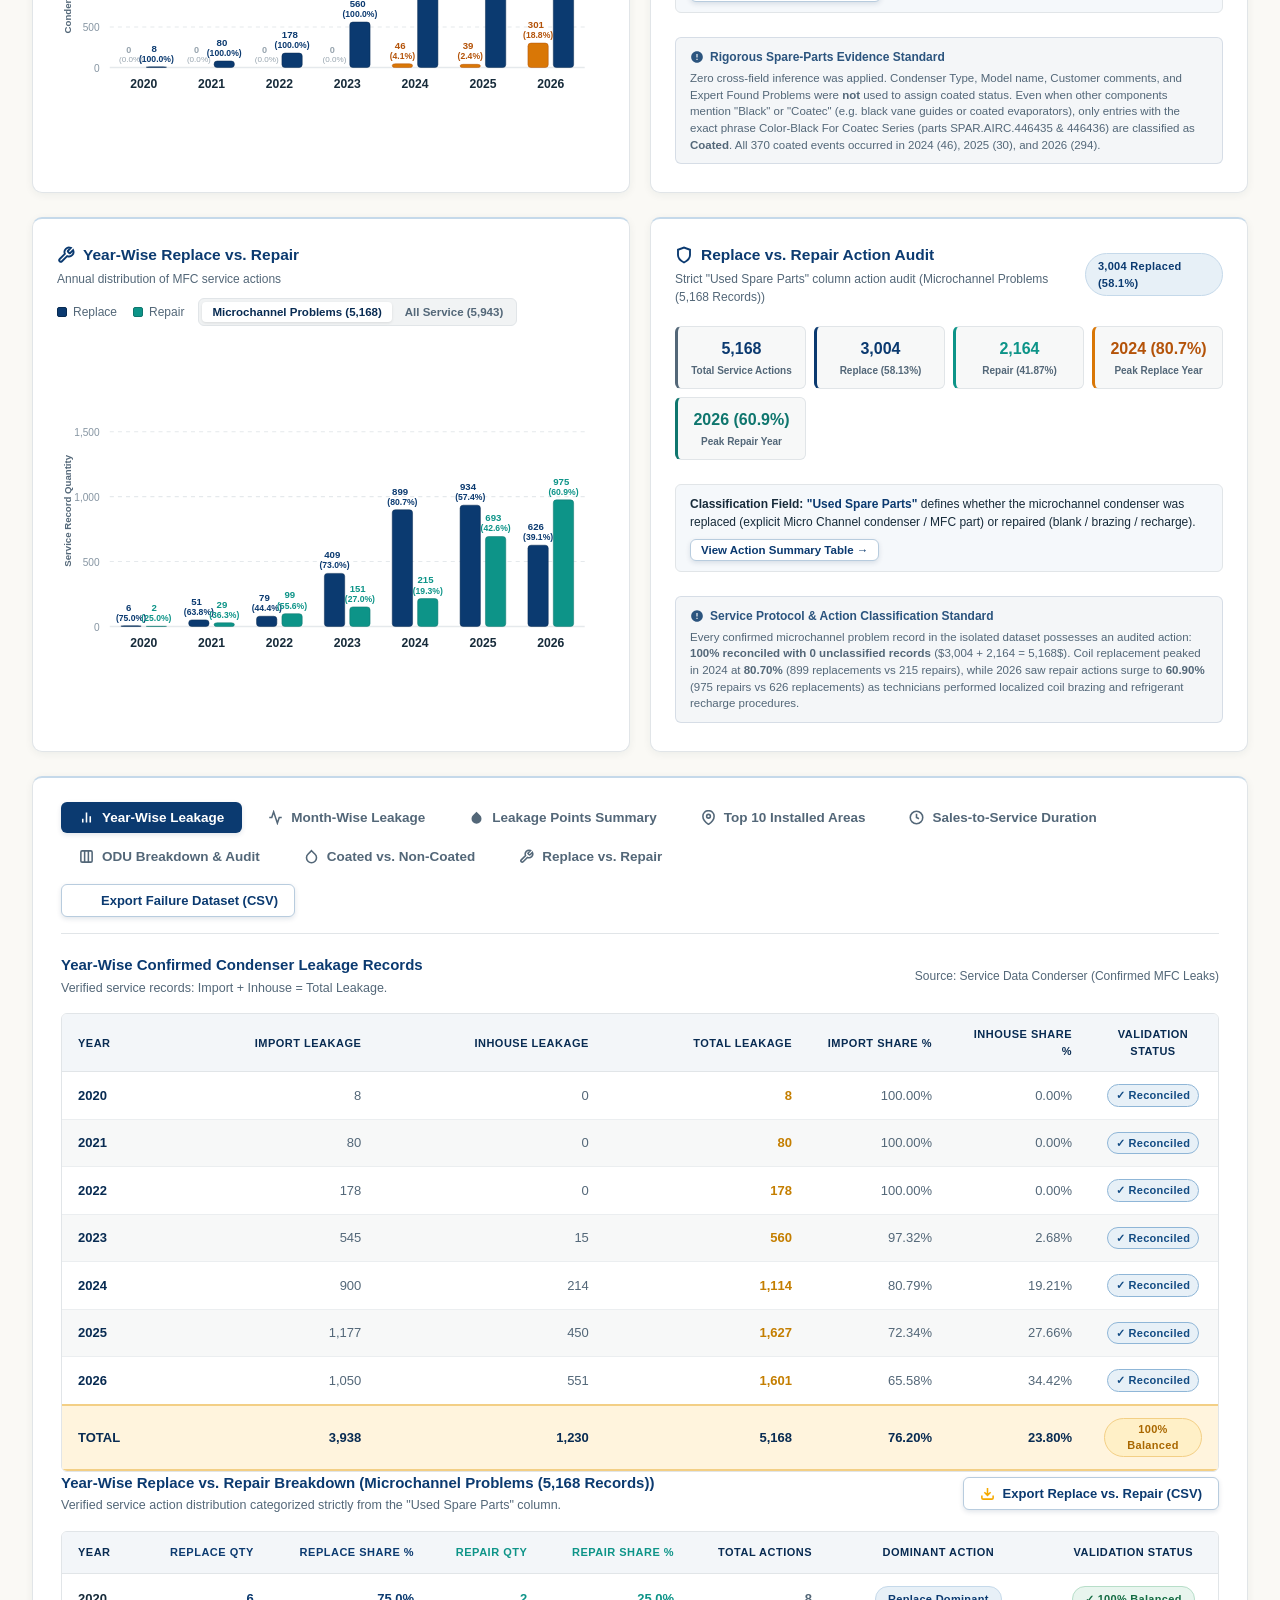
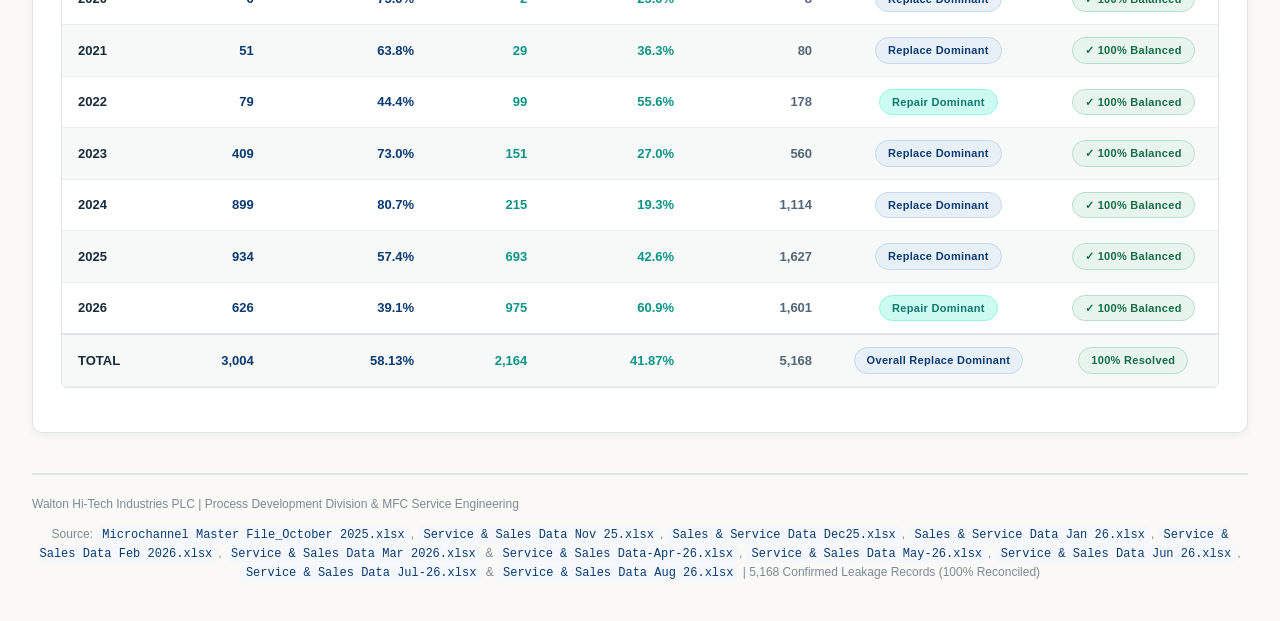
==== commit 8569d7bd: "first change" ====
--- a/index.html
+++ b/index.html
@@ -41,7 +41,7 @@
           <svg class="kpi-icon" viewBox="0 0 24 24" width="16" height="16" fill="currentColor"><path d="M12 2.69l5.66 5.66a8 8 0 1 1-11.31 0z"/></svg>
           Total Confirmed Leakage
         </div>
-        <div class="kpi-value" id="kpiTotalLeaks">5,721</div>
+        <div class="kpi-value" id="kpiTotalLeaks">5,168</div>
         <div class="kpi-subtext">Service records (5,357 unique physical units)</div>
       </div>
 
@@ -194,7 +194,7 @@
               <svg class="chart-title-icon" viewBox="0 0 24 24" width="18" height="18" fill="none" stroke="currentColor" stroke-width="2.5"><path d="M12 22s8-4 8-10V5l-8-3-8 3v7c0 6 8 10 8 10z"/></svg>
               Data Validation & Audit Transparency
             </div>
-            <div class="chart-subtitle">Strict date audit across 5,721 confirmed MFC leak records</div>
+            <div class="chart-subtitle">Strict date audit across 5,168 confirmed MFC failure records</div>
           </div>
           <span class="badge-tag badge-leak">Quality Audited</span>
         </div>
@@ -362,7 +362,7 @@
               <svg class="chart-title-icon" viewBox="0 0 24 24" width="18" height="18" fill="none" stroke="currentColor" stroke-width="2.5"><path d="M12 22s8-4 8-10V5l-8-3-8 3v7c0 6 8 10 8 10z"/></svg>
               ODU Classification Audit &amp; Reconciliation
             </div>
-            <div class="chart-subtitle">Strict barcode audit across 5,721 confirmed MFC leak records</div>
+            <div class="chart-subtitle">Strict barcode audit across 5,168 confirmed MFC failure records</div>
           </div>
           <span class="badge-tag badge-coatec">100% Fully Resolved</span>
         </div>
@@ -390,7 +390,7 @@
           <div style="background: var(--bg-hover); border-radius: 6px; padding: 10px 14px; margin-top: 12px; border: 1px solid var(--border-default); display: flex; justify-content: space-between; align-items: center; flex-wrap: wrap; gap: 8px;">
             <div style="font-size: 12px; color: var(--text-primary);">
               <strong>Resolution Status:</strong> 
-              <span style="color: #0A6956; font-weight: 700;">5,721 Classified (100.0%)</span> | 
+              <span style="color: #0A6956; font-weight: 700;">5,168 Classified (100.0%)</span> | 
               <span style="color: #6B3E2E; font-weight: 600;">242 Legacy Barcodes Resolved to C ODU</span> | 
               <span style="color: #2E7D32; font-weight: 600;">0 Unresolved (0.0%)</span>
             </div>
@@ -430,7 +430,7 @@
               <span class="legend-item"><span class="legend-color" style="background: #0B3A70; border: 1px solid #082B52;"></span> Non-Coated</span>
             </div>
             <div class="segmented-control" id="coatedPopToggle" role="group" aria-label="Select Dataset Population">
-              <button class="segmented-btn active" data-pop="pop4031" title="Analyze Confirmed Leaks Population (5,721)">Confirmed Leaks (5,721)</button>
+              <button class="segmented-btn active" data-pop="pop4031" title="Analyze Microchannel Problems (5,168)">Microchannel Problems (5,168)</button>
               <button class="segmented-btn" data-pop="pop4253" title="Analyze All Clean MFC Service Records (5,943)">All Service (5,943)</button>
             </div>
           </div>
@@ -454,7 +454,7 @@
         <div class="duration-audit-content">
           <div class="audit-metrics-grid" style="grid-template-columns: repeat(auto-fit, minmax(105px, 1fr));">
             <div class="audit-metric-card" style="border-left: 3px solid #0B3A70;">
-              <div class="audit-metric-val" id="auditMetricTotal" style="color: #0B3A70;">5,721</div>
+              <div class="audit-metric-val" id="auditMetricTotal" style="color: #0B3A70;">5,168</div>
               <div class="audit-metric-lbl">Total Classified</div>
             </div>
             <div class="audit-metric-card" style="border-left: 3px solid #D97706;">
@@ -516,7 +516,7 @@
               <span class="legend-item"><span class="legend-color" style="background: #0D9488; border: 1px solid #0F766E;"></span> Repair</span>
             </div>
             <div class="segmented-control" id="replaceRepairPopToggle" role="group" aria-label="Select Dataset Population">
-              <button class="segmented-btn active" data-pop="pop4031" title="Analyze Confirmed Leaks Population (5,721)">Confirmed Leaks (5,721)</button>
+              <button class="segmented-btn active" data-pop="pop4031" title="Analyze Microchannel Problems (5,168)">Microchannel Problems (5,168)</button>
               <button class="segmented-btn" data-pop="pop4253" title="Analyze All Clean MFC Service Records (5,943)">All Service (5,943)</button>
             </div>
           </div>
@@ -532,31 +532,31 @@
               <svg class="chart-title-icon" viewBox="0 0 24 24" width="18" height="18" fill="none" stroke="currentColor" stroke-width="2.5"><path d="M12 22s8-4 8-10V5l-8-3-8 3v7c0 6 8 10 8 10z"/></svg>
               Replace vs. Repair Action Audit
             </div>
-            <div class="chart-subtitle" id="replaceRepairAuditSubtitle">Strict "Replace/ Repair" column action audit</div>
-          </div>
-          <span class="badge-tag badge-replace" id="replaceRepairAuditBadge">3,693 Replaced (64.5%)</span>
+            <div class="chart-subtitle" id="replaceRepairAuditSubtitle">Strict "Used Spare Parts" column action audit</div>
+          </div>
+          <span class="badge-tag badge-replace" id="replaceRepairAuditBadge">3,004 Replaced (58.1%)</span>
         </div>
 
         <div class="duration-audit-content">
           <div class="audit-metrics-grid" style="grid-template-columns: repeat(auto-fit, minmax(105px, 1fr));">
             <div class="audit-metric-card" style="border-left: 3px solid #536778;">
-              <div class="audit-metric-val" id="rrMetricTotal" style="color: #0B3A70;">5,721</div>
+              <div class="audit-metric-val" id="rrMetricTotal" style="color: #0B3A70;">5,168</div>
               <div class="audit-metric-lbl">Total Service Actions</div>
             </div>
             <div class="audit-metric-card" style="border-left: 3px solid #0B3A70;">
-              <div class="audit-metric-val" id="rrMetricReplace" style="color: #0B3A70;">3,693</div>
-              <div class="audit-metric-lbl" id="rrMetricReplaceLbl">Replace (64.55%)</div>
+              <div class="audit-metric-val" id="rrMetricReplace" style="color: #0B3A70;">3,004</div>
+              <div class="audit-metric-lbl" id="rrMetricReplaceLbl">Replace (58.13%)</div>
             </div>
             <div class="audit-metric-card" style="border-left: 3px solid #0D9488;">
-              <div class="audit-metric-val" id="rrMetricRepair" style="color: #0D9488;">2,028</div>
-              <div class="audit-metric-lbl" id="rrMetricRepairLbl">Repair (35.45%)</div>
+              <div class="audit-metric-val" id="rrMetricRepair" style="color: #0D9488;">2,164</div>
+              <div class="audit-metric-lbl" id="rrMetricRepairLbl">Repair (41.87%)</div>
             </div>
             <div class="audit-metric-card" style="border-left: 3px solid #D97706;">
-              <div class="audit-metric-val" id="rrMetricPeakReplace" style="color: #B45309;">2024 (72.4%)</div>
+              <div class="audit-metric-val" id="rrMetricPeakReplace" style="color: #B45309;">2024 (80.7%)</div>
               <div class="audit-metric-lbl">Peak Replace Year</div>
             </div>
             <div class="audit-metric-card" style="border-left: 3px solid #0F766E;">
-              <div class="audit-metric-val" id="rrMetricPeakRepair" style="color: #0F766E;">2025 (53.1%)</div>
+              <div class="audit-metric-val" id="rrMetricPeakRepair" style="color: #0F766E;">2026 (60.9%)</div>
               <div class="audit-metric-lbl">Peak Repair Year</div>
             </div>
           </div>
@@ -564,7 +564,7 @@
           <div style="background: var(--bg-hover); border-radius: 6px; padding: 10px 14px; margin-top: 12px; border: 1px solid var(--border-default); display: flex; justify-content: space-between; align-items: center; flex-wrap: wrap; gap: 8px;">
             <div style="font-size: 12px; color: var(--text-primary);">
               <strong>Classification Field:</strong>
-              <span style="color: #0B3A70; font-weight: 700;">"Replace/ Repair"</span> (Column AD / index 29) defines whether the unit received a component replacement or field repair.
+              <span style="color: #0B3A70; font-weight: 700;">"Used Spare Parts"</span> defines whether the microchannel condenser was replaced (explicit Micro Channel condenser / MFC part) or repaired (blank / brazing / recharge).
             </div>
             <button id="btnJumpToReplaceRepairTable" class="btn-export" style="font-size: 11.5px; padding: 4px 10px;">
               View Action Summary Table →
@@ -577,7 +577,7 @@
               Service Protocol &amp; Action Classification Standard
             </div>
             <p class="audit-note-text">
-              Every confirmed MFC record in the validated dataset possesses an explicit action: <strong>100% complete with 0 unclassified records</strong>. Replacement peaked in 2024 at <strong>72.41%</strong> (903 replacements vs 344 repairs), while 2025 saw repair actions surge to <strong>54.72%</strong> (1,002 repairs vs 829 replacements) as technicians performed localized coil brazing and refrigerant recharge procedures.
+              Every confirmed microchannel problem record in the isolated dataset possesses an audited action: <strong>100% reconciled with 0 unclassified records</strong> ($3,004 + 2,164 = 5,168$). Coil replacement peaked in 2024 at <strong>80.70%</strong> (899 replacements vs 215 repairs), while 2026 saw repair actions surge to <strong>60.90%</strong> (975 repairs vs 626 replacements) as technicians performed localized coil brazing and refrigerant recharge procedures.
             </p>
           </div>
         </div>
@@ -921,7 +921,7 @@
           </div>
           <div style="display: flex; align-items: center; gap: 8px;">
             <div class="segmented-control" id="tableCoatedPopToggle">
-              <button class="segmented-btn active" data-pop="pop4031">Confirmed Leaks (5,721)</button>
+              <button class="segmented-btn active" data-pop="pop4031">Microchannel Problems (5,168)</button>
               <button class="segmented-btn" data-pop="pop4253">All Service (5,943)</button>
             </div>
             <button class="btn-export" id="exportCoatedCsvBtn" style="padding: 6px 14px; font-size: 12px;">
@@ -993,8 +993,8 @@
       <div id="tabReplaceRepair" class="tab-content">
         <div style="display: flex; justify-content: space-between; align-items: center; margin-bottom: 16px; flex-wrap: wrap; gap: 12px;">
           <div>
-            <h3 class="section-subheading" style="margin-bottom: 2px;" id="replaceRepairTableTitle">Year-Wise Replace vs. Repair Breakdown (Confirmed Leaks (5,721 Records))</h3>
-            <p style="font-size: 12.5px; color: var(--text-secondary); margin: 0;">Verified service action distribution categorized strictly from the "Replace/ Repair" column.</p>
+            <h3 class="section-subheading" style="margin-bottom: 2px;" id="replaceRepairTableTitle">Year-Wise Replace vs. Repair Breakdown (Microchannel Problems (5,168 Records))</h3>
+            <p style="font-size: 12.5px; color: var(--text-secondary); margin: 0;">Verified service action distribution categorized strictly from the "Used Spare Parts" column.</p>
           </div>
           <button id="btnExportReplaceRepairCSV" class="btn-export">
             <svg width="15" height="15" viewBox="0 0 24 24" fill="none" stroke="currentColor" stroke-width="2.5"><path d="M21 15v4a2 2 0 0 1-2 2H5a2 2 0 0 1-2-2v-4M7 10l5 5 5-5M12 15V3"/></svg>
@@ -1026,7 +1026,7 @@
     <!-- Footer -->
     <footer class="dashboard-footer">
       <div>Walton Hi-Tech Industries PLC | Process Development Division &amp; MFC Service Engineering</div>
-      <div>Source: <code>Microchannel Master File_October 2025.xlsx</code>, <code>Service &amp; Sales Data Nov 25.xlsx</code>, <code>Sales &amp; Service Data Dec25.xlsx</code>, <code>Sales &amp; Service Data Jan 26.xlsx</code>, <code>Service &amp; Sales Data Feb 2026.xlsx</code>, <code>Service &amp; Sales Data Mar 2026.xlsx</code> &amp; <code>Service &amp; Sales Data-Apr-26.xlsx</code>, <code>Service &amp; Sales Data May-26.xlsx</code>, <code>Service &amp; Sales Data Jun 26.xlsx</code>, <code>Service &amp; Sales Data Jul-26.xlsx</code> &amp; <code>Service &amp; Sales Data Aug 26.xlsx</code> | 5,721 Confirmed Leakage Records (100% Reconciled)</div>
+      <div>Source: <code>Microchannel Master File_October 2025.xlsx</code>, <code>Service &amp; Sales Data Nov 25.xlsx</code>, <code>Sales &amp; Service Data Dec25.xlsx</code>, <code>Sales &amp; Service Data Jan 26.xlsx</code>, <code>Service &amp; Sales Data Feb 2026.xlsx</code>, <code>Service &amp; Sales Data Mar 2026.xlsx</code> &amp; <code>Service &amp; Sales Data-Apr-26.xlsx</code>, <code>Service &amp; Sales Data May-26.xlsx</code>, <code>Service &amp; Sales Data Jun 26.xlsx</code>, <code>Service &amp; Sales Data Jul-26.xlsx</code> &amp; <code>Service &amp; Sales Data Aug 26.xlsx</code> | 5,168 Confirmed Leakage Records (100% Reconciled)</div>
     </footer>
 
     <!-- Modal for Inspecting Unclassified / Other Records -->
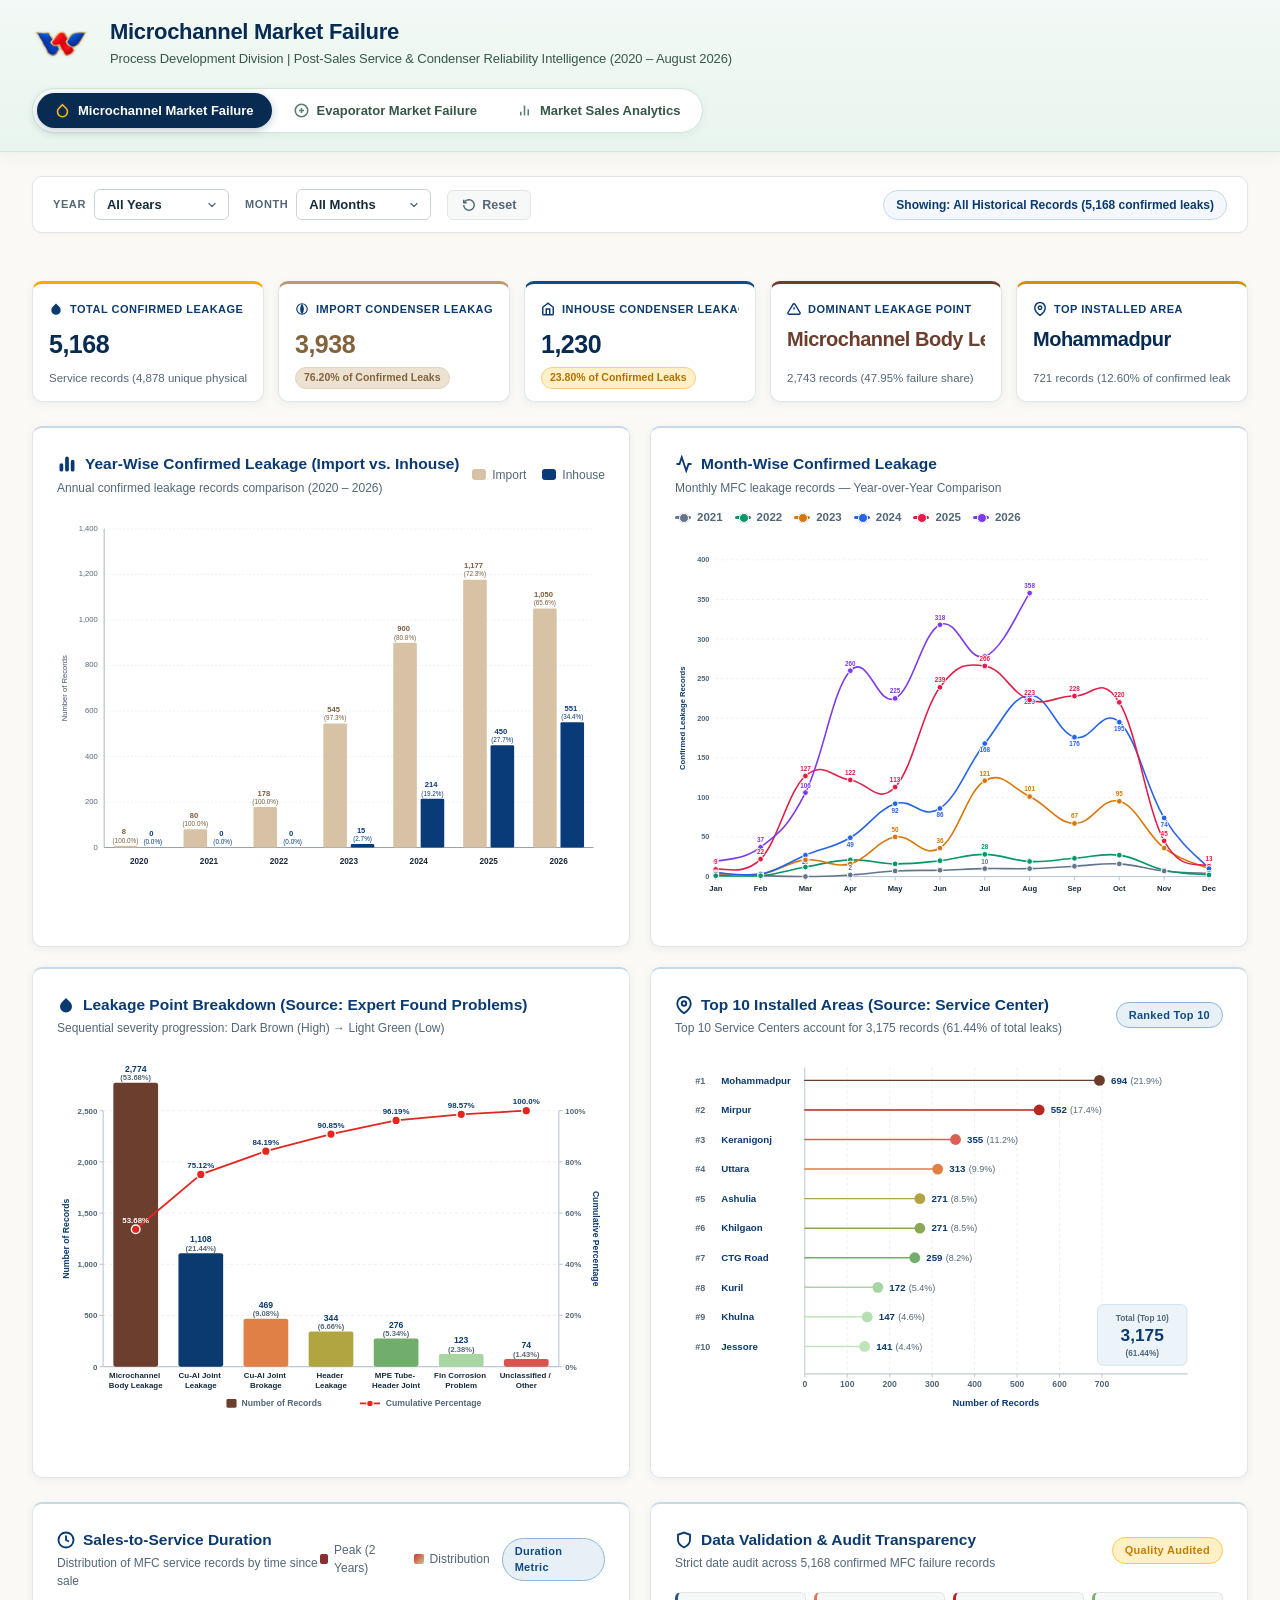
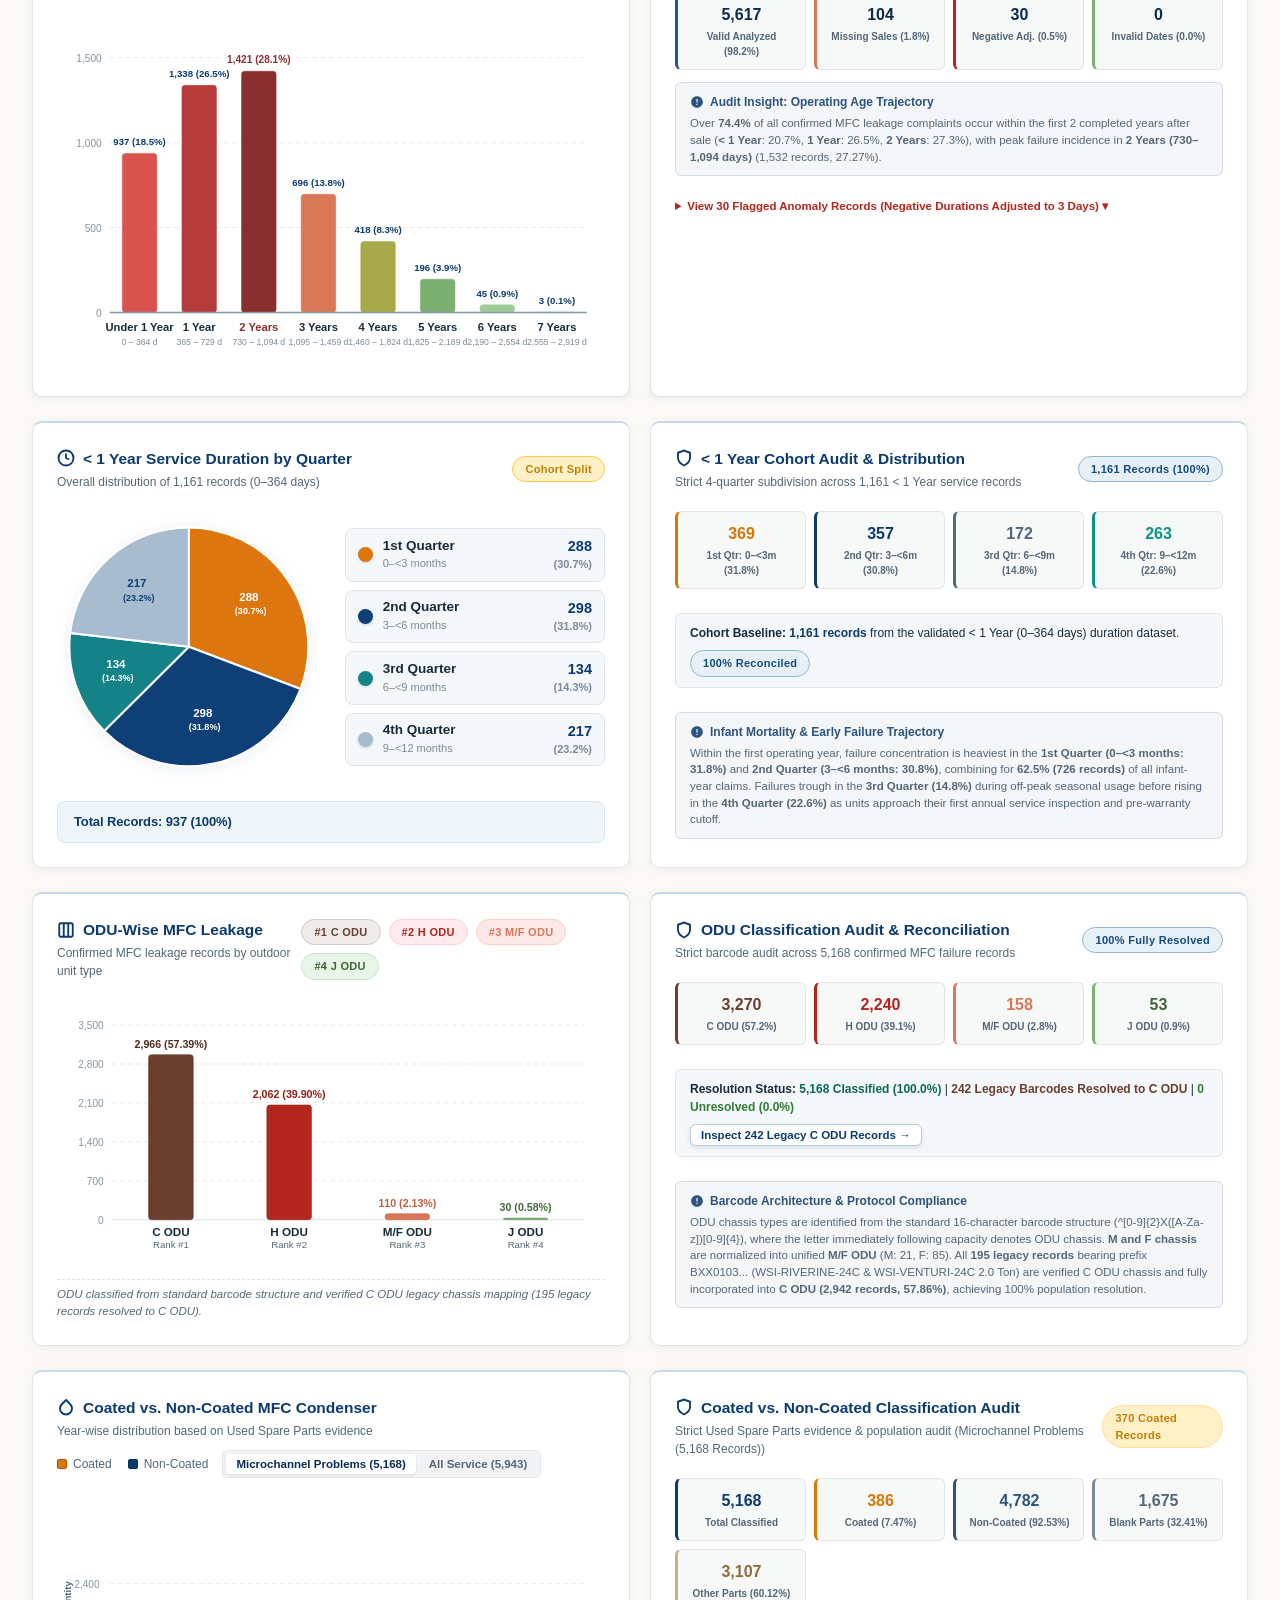
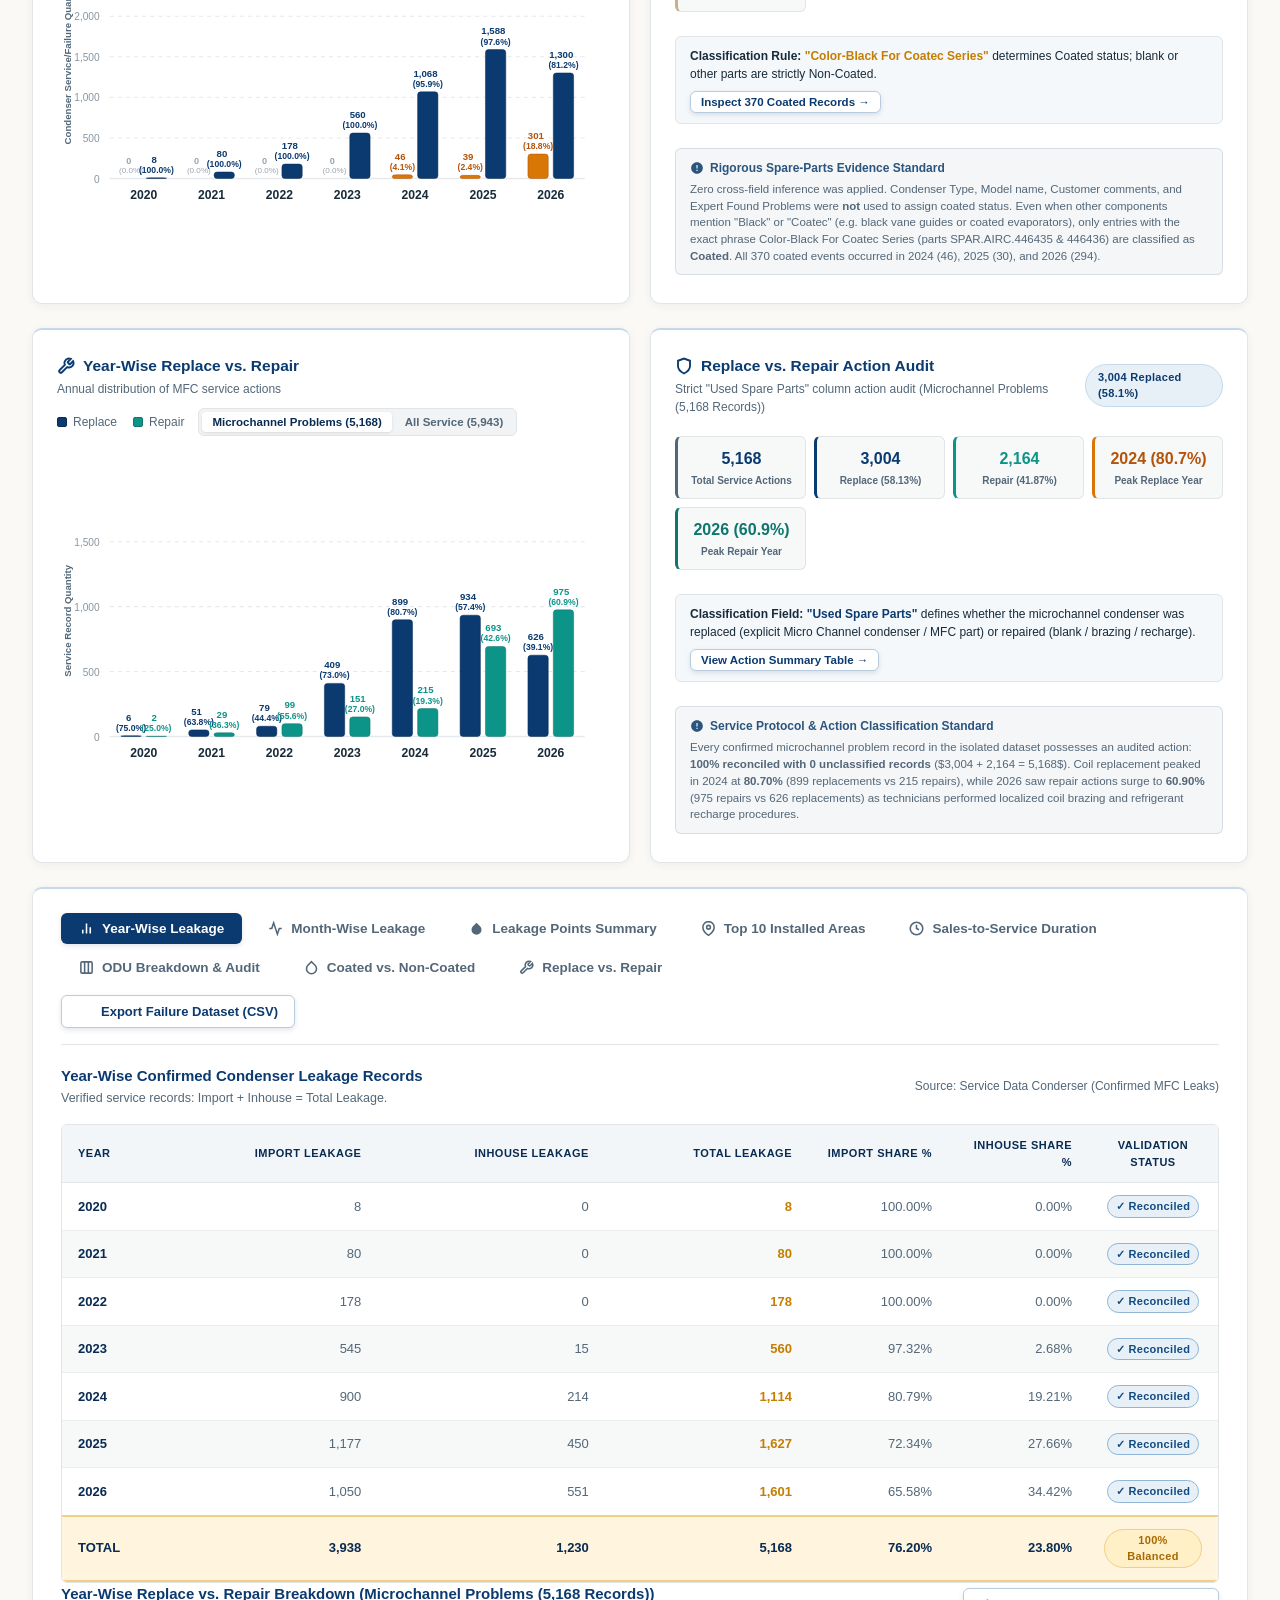
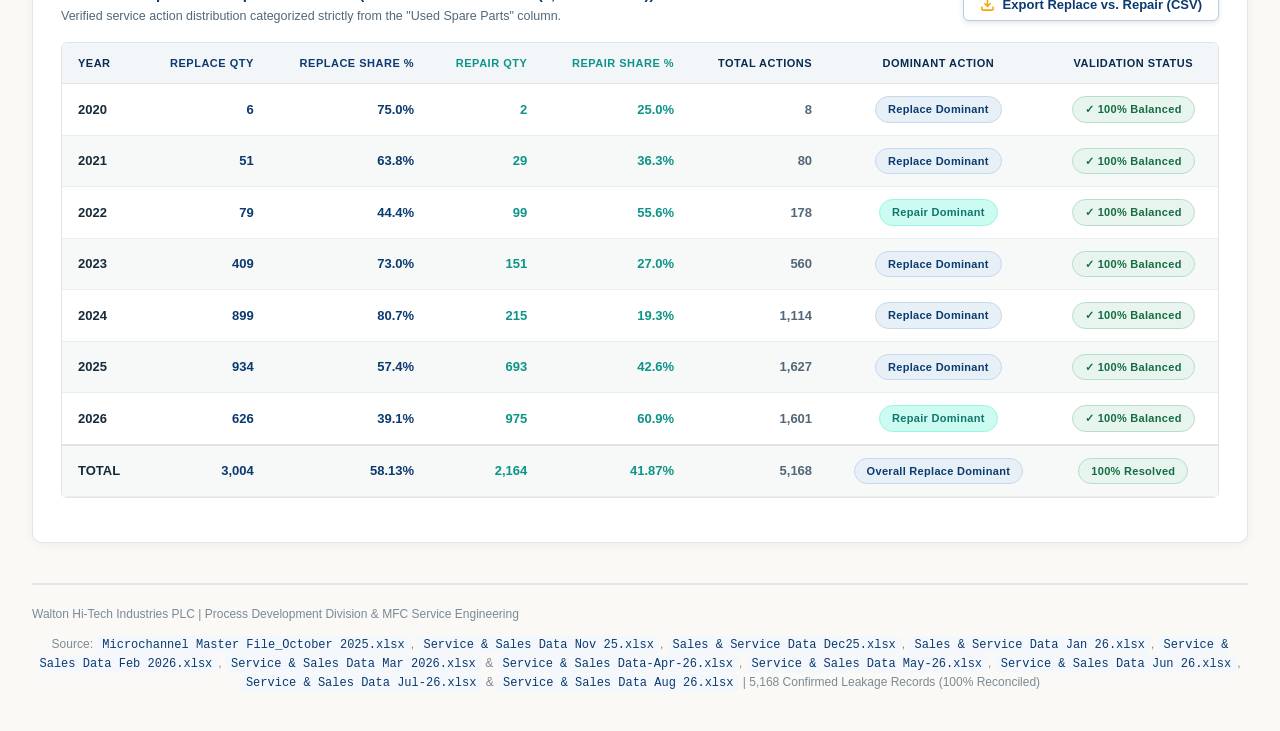
==== commit bd739a47: "update oct 26" ====
--- a/index.html
+++ b/index.html
@@ -24,6 +24,10 @@
           <svg width="15" height="15" viewBox="0 0 24 24" fill="none" stroke="currentColor" stroke-width="2.5"><path d="M12 2.69l5.66 5.66a8 8 0 1 1-11.31 0z"/></svg>
           Microchannel Market Failure
         </a>
+        <a href="Evaporator Market Failure.html" class="page-nav-link" title="View Evaporator Market Failure Dashboard">
+          <svg width="15" height="15" viewBox="0 0 24 24" fill="none" stroke="currentColor" stroke-width="2.5"><circle cx="12" cy="12" r="10"/><path d="M8 12h8"/><path d="M12 8v8"/></svg>
+          Evaporator Market Failure
+        </a>
         <a href="Microchannel Market Sales.html" class="page-nav-link" title="View Market Sales Analytics Dashboard">
           <svg width="15" height="15" viewBox="0 0 24 24" fill="none" stroke="currentColor" stroke-width="2.5"><path d="M18 20V10M12 20V4M6 20v-6"/></svg>
           Market Sales Analytics
@@ -33,6 +37,50 @@
   </header>
 
   <div class="dashboard-container">
+    <!-- Global Year + Month Filter Bar -->
+    <section class="global-filter-bar">
+      <div class="filter-controls-group">
+        <div class="filter-control-item">
+          <label for="globalFilterYear">YEAR</label>
+          <div class="select-wrapper">
+            <select id="globalFilterYear" class="filter-select" aria-label="Filter by Year">
+              <option value="all">All Years</option>
+            </select>
+          </div>
+        </div>
+
+        <div class="filter-control-item">
+          <label for="globalFilterMonth">MONTH</label>
+          <div class="select-wrapper">
+            <select id="globalFilterMonth" class="filter-select" aria-label="Filter by Month">
+              <option value="all">All Months</option>
+              <option value="1">January</option>
+              <option value="2">February</option>
+              <option value="3">March</option>
+              <option value="4">April</option>
+              <option value="5">May</option>
+              <option value="6">June</option>
+              <option value="7">July</option>
+              <option value="8">August</option>
+              <option value="9">September</option>
+              <option value="10">October</option>
+              <option value="11">November</option>
+              <option value="12">December</option>
+            </select>
+          </div>
+        </div>
+
+        <button id="globalFilterResetBtn" class="btn-filter-reset" title="Reset filters to All Years and All Months">
+          <svg width="14" height="14" viewBox="0 0 24 24" fill="none" stroke="currentColor" stroke-width="2.5"><path d="M3 12a9 9 0 1 0 9-9 9.75 9.75 0 0 0-6.74 2.74L3 8"/><path d="M3 3v5h5"/></svg>
+          Reset
+        </button>
+      </div>
+
+      <div class="filter-status-wrapper">
+        <span class="filter-status-badge" id="filterStatusBadge">Showing: All Historical Records</span>
+      </div>
+    </section>
+
     <!-- KPI Metric Cards Grid (5 Cards) -->
     <section class="kpi-grid">
       <!-- Total Confirmed Leakage Records -->
@@ -42,7 +90,7 @@
           Total Confirmed Leakage
         </div>
         <div class="kpi-value" id="kpiTotalLeaks">5,168</div>
-        <div class="kpi-subtext">Service records (5,357 unique physical units)</div>
+        <div class="kpi-subtext" id="kpiTotalLeaksSub">Service records (5,357 unique physical units)</div>
       </div>
 
       <!-- Import Leakage -->
@@ -76,7 +124,7 @@
           Dominant Leakage Point
         </div>
         <div class="kpi-value" style="font-size: 20px; line-height: 1.3;" id="kpiTopLeakPoint">Microchannel Body Leakage</div>
-        <div class="kpi-subtext">2,743 records (47.95% failure share)</div>
+        <div class="kpi-subtext" id="kpiTopLeakPointSub">2,743 records (47.95% failure share)</div>
       </div>
 
       <!-- Top Installed Area -->
@@ -86,7 +134,7 @@
           Top Installed Area
         </div>
         <div class="kpi-value" style="font-size: 20px; line-height: 1.3;" id="kpiTopArea">Mohammadpur</div>
-        <div class="kpi-subtext">721 records (12.60% of confirmed leaks)</div>
+        <div class="kpi-subtext" id="kpiTopAreaSub">721 records (12.60% of confirmed leaks)</div>
       </div>
     </section>
 
--- a/css/style.css
+++ b/css/style.css
@@ -414,20 +414,36 @@
    ========================================================================== */
 .kpi-grid {
   display: grid;
-  grid-template-columns: repeat(auto-fit, minmax(220px, 1fr));
-  gap: 16px;
+  grid-template-columns: repeat(auto-fit, minmax(200px, 1fr));
+  gap: 14px;
+}
+
+/* Dedicated 6-Column KPI Grid: accommodates all 6 cards on the exact same line, equal sized */
+.kpi-grid.kpi-grid-6,
+.kpi-grid-6 {
+  display: grid;
+  grid-template-columns: repeat(6, minmax(0, 1fr));
+  gap: 12px;
+  align-items: stretch;
 }
 
 .kpi-card {
   background: var(--bg-surface);
   border: 1px solid var(--border-default);
   border-radius: var(--radius-md);
-  padding: 20px 22px;
+  padding: 14px 16px 12px;
   box-shadow: var(--shadow-card);
   transition: var(--transition-normal);
   position: relative;
   display: flex;
   flex-direction: column;
+  justify-content: space-between;
+  box-sizing: border-box;
+  height: 100%;
+}
+
+.kpi-grid-6 .kpi-card {
+  padding: 13px 13px 11px;
 }
 
 .kpi-card:hover {
@@ -439,25 +455,62 @@
   font-size: 11px;
   font-weight: 700;
   text-transform: uppercase;
-  letter-spacing: 0.6px;
+  letter-spacing: 0.5px;
   color: var(--blue-800);
   display: flex;
   align-items: center;
-  gap: 8px;
-}
-
-.kpi-title svg {
+  gap: 7px;
+  min-height: 22px;
+  white-space: nowrap;
+  overflow: hidden;
+  text-overflow: ellipsis;
+}
+
+.kpi-grid-6 .kpi-title {
+  font-size: 10px;
+  letter-spacing: 0.3px;
+  gap: 6px;
+  min-height: 20px;
+}
+
+.kpi-title svg,
+.kpi-icon {
   color: var(--blue-800);
   flex-shrink: 0;
+  width: 14px;
+  height: 14px;
 }
 
 .kpi-value {
-  font-size: 29px;
+  font-size: 25px;
   font-weight: 800;
   color: var(--blue-900);
-  margin: 10px 0 6px;
+  margin: 6px 0 3px;
   font-feature-settings: 'tnum';
   letter-spacing: -0.5px;
+  min-height: 32px;
+  display: flex;
+  align-items: baseline;
+  white-space: nowrap;
+  overflow: hidden;
+  text-overflow: ellipsis;
+}
+
+.kpi-grid-6 .kpi-value {
+  font-size: 22px;
+  margin: 5px 0 2px;
+  min-height: 28px;
+}
+
+.kpi-value.text-val,
+.kpi-card .kpi-value.text-val {
+  font-size: 18px;
+  font-weight: 700;
+  letter-spacing: -0.2px;
+}
+
+.kpi-grid-6 .kpi-value.text-val {
+  font-size: 17px;
 }
 
 /* Specific KPI Value Emphasis & Top Accents */
@@ -493,24 +546,49 @@
   border-top: 3px solid #6B3E2E;
 }
 
+.kpi-card.accent-brown .kpi-value {
+  color: #6B3E2E;
+}
+
 .kpi-card.accent-amber {
   border-top: 3px solid var(--amber-600);
 }
 
+.kpi-card.accent-amber .kpi-value {
+  color: var(--blue-900);
+}
+
+.kpi-card.leak {
+  border-top: 3px solid var(--amber-500);
+}
+
 .kpi-subtext {
-  font-size: 12px;
+  font-size: 11.5px;
   color: var(--text-secondary);
   display: flex;
   align-items: center;
-  gap: 6px;
+  gap: 5px;
   margin-top: auto;
+  min-height: 22px;
+  white-space: nowrap;
+  overflow: hidden;
+  text-overflow: ellipsis;
+}
+
+.kpi-grid-6 .kpi-subtext {
+  font-size: 11px;
+  gap: 4px;
+  min-height: 22px;
 }
 
 .kpi-badge {
-  font-size: 11px;
-  font-weight: 700;
-  padding: 3px 10px;
+  font-size: 10.5px;
+  font-weight: 700;
+  padding: 2.5px 8px;
   border-radius: var(--radius-pill);
+  display: inline-flex;
+  align-items: center;
+  white-space: nowrap;
 }
 
 .kpi-badge.badge-mfc {
@@ -1160,9 +1238,45 @@
 /* ==========================================================================
    Responsive Adjustments
    ========================================================================== */
+@media (max-width: 1240px) {
+  .kpi-grid.kpi-grid-6,
+  .kpi-grid-6 {
+    grid-template-columns: repeat(6, minmax(0, 1fr));
+    gap: 8px;
+  }
+  .kpi-grid-6 .kpi-card {
+    padding: 11px 10px 9px;
+  }
+  .kpi-grid-6 .kpi-title {
+    font-size: 9.5px;
+    letter-spacing: 0.2px;
+  }
+  .kpi-grid-6 .kpi-value {
+    font-size: 19px;
+  }
+  .kpi-grid-6 .kpi-value.text-val {
+    font-size: 15.5px;
+  }
+  .kpi-grid-6 .kpi-subtext {
+    font-size: 10px;
+  }
+  .kpi-grid-6 .kpi-badge {
+    font-size: 9.5px;
+    padding: 2px 6px;
+  }
+}
+
 @media (max-width: 1024px) {
   .charts-grid {
     grid-template-columns: 1fr;
+  }
+}
+
+@media (max-width: 992px) {
+  .kpi-grid.kpi-grid-6,
+  .kpi-grid-6 {
+    grid-template-columns: repeat(3, minmax(0, 1fr));
+    gap: 12px;
   }
 }
 
@@ -1202,6 +1316,11 @@
   .kpi-grid {
     grid-template-columns: repeat(2, 1fr);
   }
+  .kpi-grid.kpi-grid-6,
+  .kpi-grid-6 {
+    grid-template-columns: repeat(2, minmax(0, 1fr));
+    gap: 10px;
+  }
   .audit-metrics-grid {
     grid-template-columns: repeat(2, 1fr);
   }
@@ -1210,6 +1329,11 @@
 @media (max-width: 480px) {
   .kpi-grid {
     grid-template-columns: 1fr;
+  }
+  .kpi-grid.kpi-grid-6,
+  .kpi-grid-6 {
+    grid-template-columns: 1fr;
+    gap: 8px;
   }
   .audit-metrics-grid {
     grid-template-columns: 1fr;
@@ -2143,3 +2267,154 @@
   }
 }
 
+/* =========================================================
+   GLOBAL YEAR + MONTH FILTER BAR (ALL 3 DASHBOARDS)
+   ========================================================= */
+.global-filter-bar {
+  background: var(--bg-surface);
+  border: 1px solid var(--border-default);
+  border-radius: 10px;
+  padding: 12px 20px;
+  margin-bottom: 24px;
+  display: flex;
+  justify-content: space-between;
+  align-items: center;
+  flex-wrap: wrap;
+  gap: 16px;
+  box-shadow: 0 1px 3px rgba(0, 0, 0, 0.04);
+}
+
+.filter-controls-group {
+  display: flex;
+  align-items: center;
+  gap: 16px;
+  flex-wrap: wrap;
+}
+
+.filter-control-item {
+  display: flex;
+  align-items: center;
+  gap: 8px;
+}
+
+.filter-control-item label {
+  font-size: 11px;
+  font-weight: 700;
+  color: var(--text-secondary);
+  text-transform: uppercase;
+  letter-spacing: 0.6px;
+  user-select: none;
+}
+
+.filter-control-item .select-wrapper {
+  position: relative;
+  display: inline-block;
+}
+
+.filter-select {
+  appearance: none;
+  -webkit-appearance: none;
+  background-color: var(--bg-surface);
+  border: 1px solid var(--border-strong);
+  border-radius: 6px;
+  padding: 7px 32px 7px 12px;
+  font-size: 13px;
+  font-weight: 600;
+  color: var(--text-primary);
+  cursor: pointer;
+  min-width: 135px;
+  transition: all 0.15s ease-in-out;
+  background-image: url("data:image/svg+xml,%3Csvg xmlns='http://www.w3.org/2000/svg' width='12' height='12' viewBox='0 0 24 24' fill='none' stroke='%23536778' stroke-width='2.5' stroke-linecap='round' stroke-linejoin='round'%3E%3Cpolyline points='6 9 12 15 18 9'%3E%3C/polyline%3E%3C/svg%3E");
+  background-repeat: no-repeat;
+  background-position: right 10px center;
+}
+
+.filter-select:hover {
+  border-color: var(--blue-500);
+}
+
+.filter-select:focus {
+  outline: none;
+  border-color: var(--blue-700);
+  box-shadow: 0 0 0 3px rgba(11, 58, 112, 0.12);
+}
+
+.btn-filter-reset {
+  display: inline-flex;
+  align-items: center;
+  gap: 6px;
+  padding: 7px 14px;
+  font-size: 12.5px;
+  font-weight: 600;
+  color: var(--text-secondary);
+  background: var(--bg-surface-soft);
+  border: 1px solid var(--border-default);
+  border-radius: 6px;
+  cursor: pointer;
+  transition: all 0.15s ease-in-out;
+}
+
+.btn-filter-reset:hover {
+  background: #E2E8F0;
+  color: var(--blue-900);
+  border-color: var(--border-strong);
+}
+
+.btn-filter-reset:active {
+  transform: translateY(1px);
+}
+
+.filter-status-wrapper {
+  display: flex;
+  align-items: center;
+  gap: 10px;
+}
+
+.filter-status-badge {
+  display: inline-flex;
+  align-items: center;
+  gap: 6px;
+  font-size: 12px;
+  font-weight: 600;
+  color: var(--blue-800);
+  background: var(--blue-50);
+  border: 1px solid var(--blue-200);
+  padding: 5px 12px;
+  border-radius: 20px;
+  transition: all 0.2s ease;
+}
+
+.filter-status-badge.filtered {
+  color: #92400E;
+  background: #FEF3C7;
+  border-color: #FCD34D;
+}
+
+.empty-state-notice {
+  display: flex;
+  flex-direction: column;
+  align-items: center;
+  justify-content: center;
+  padding: 48px 24px;
+  text-align: center;
+  color: var(--text-muted);
+  width: 100%;
+}
+
+.empty-state-notice svg {
+  margin-bottom: 12px;
+  stroke: var(--text-subtle);
+}
+
+.empty-state-notice p {
+  margin: 0;
+  font-size: 13.5px;
+  font-weight: 500;
+  color: var(--text-secondary);
+}
+
+.empty-state-notice small {
+  font-size: 12px;
+  color: var(--text-muted);
+  margin-top: 4px;
+}
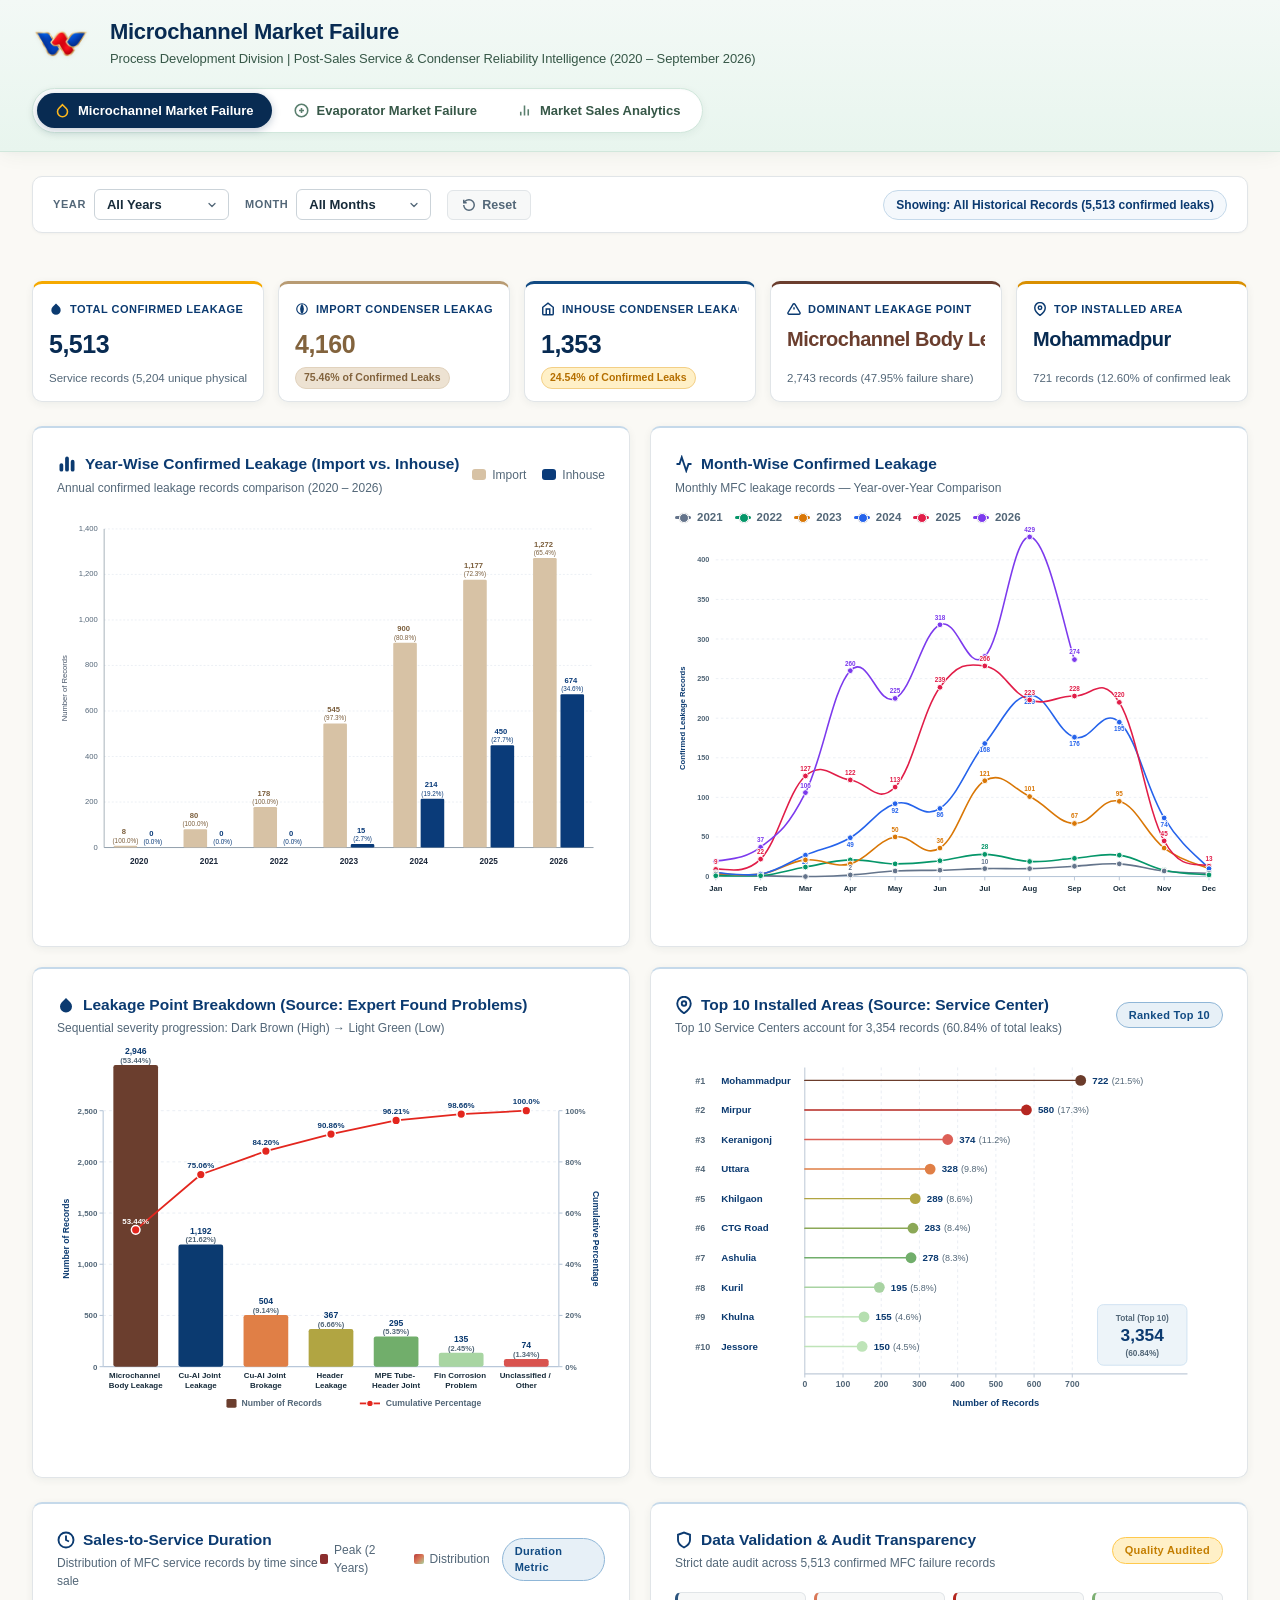
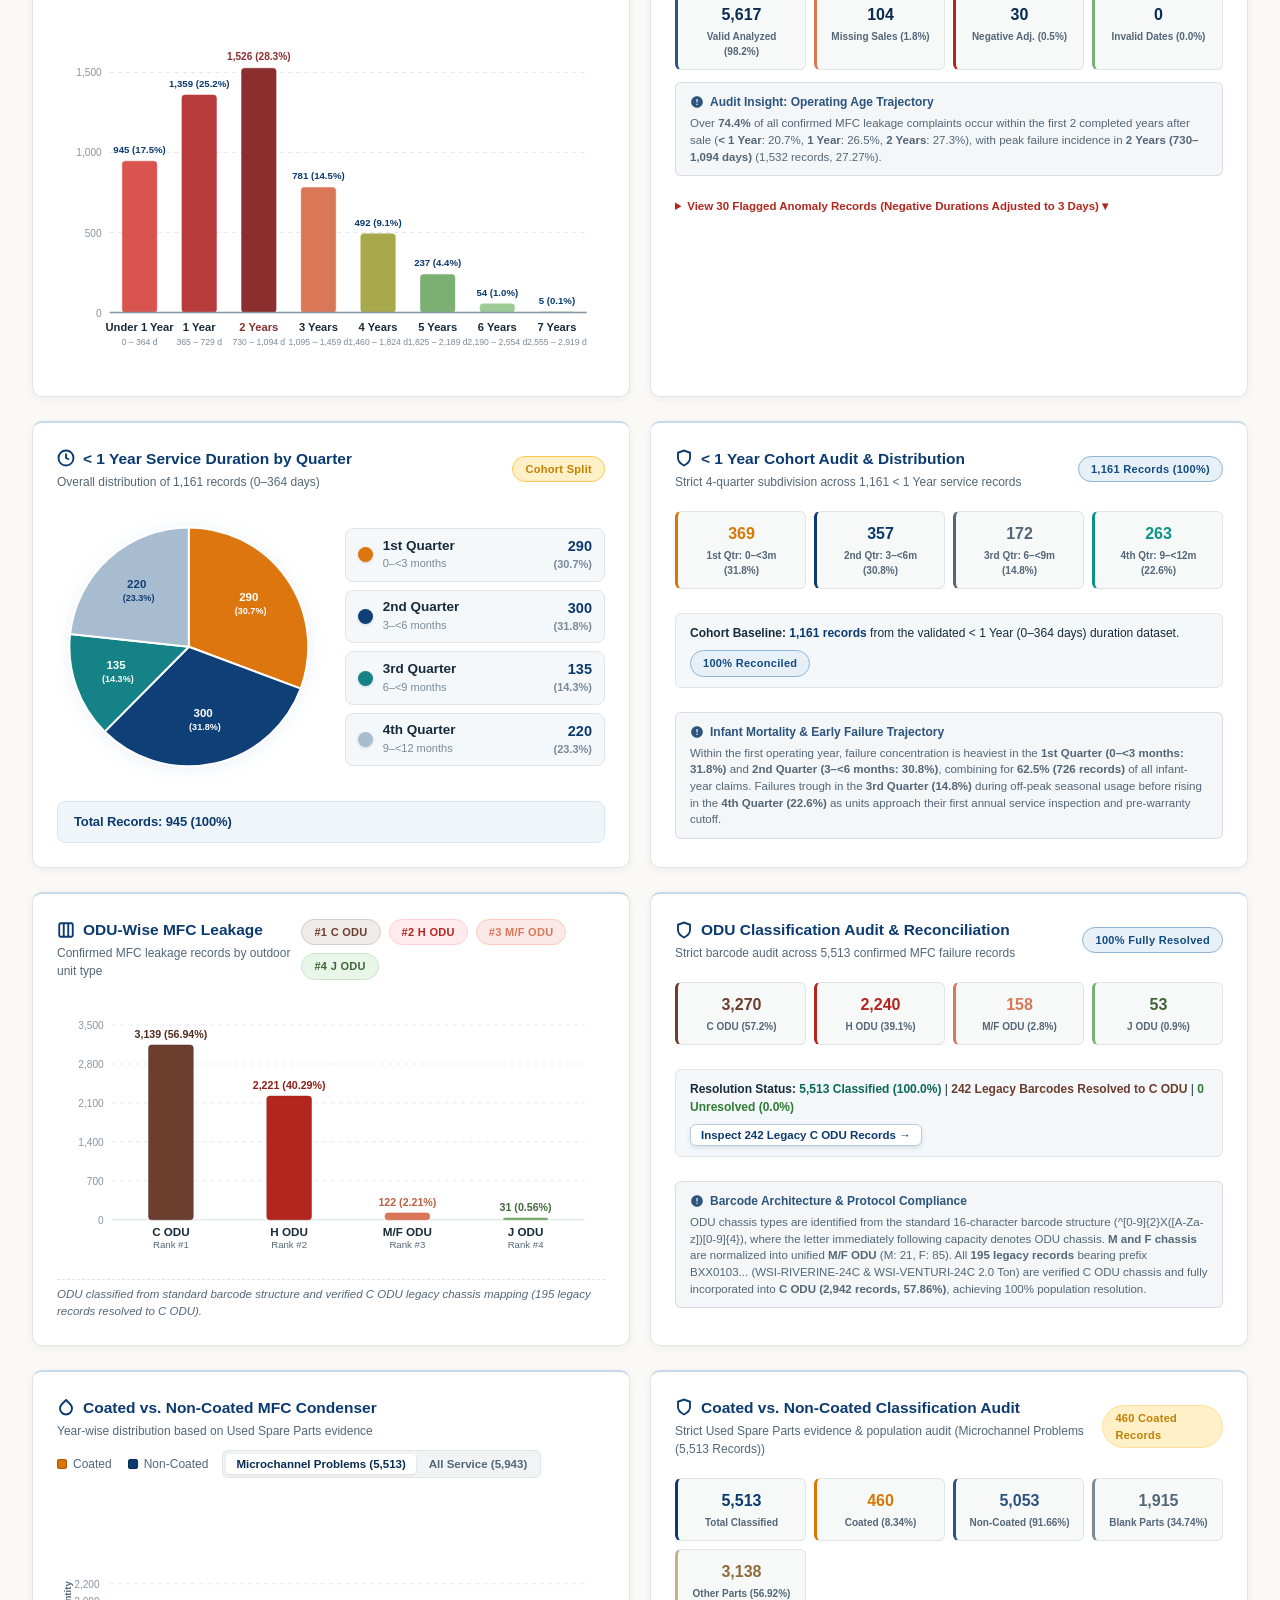
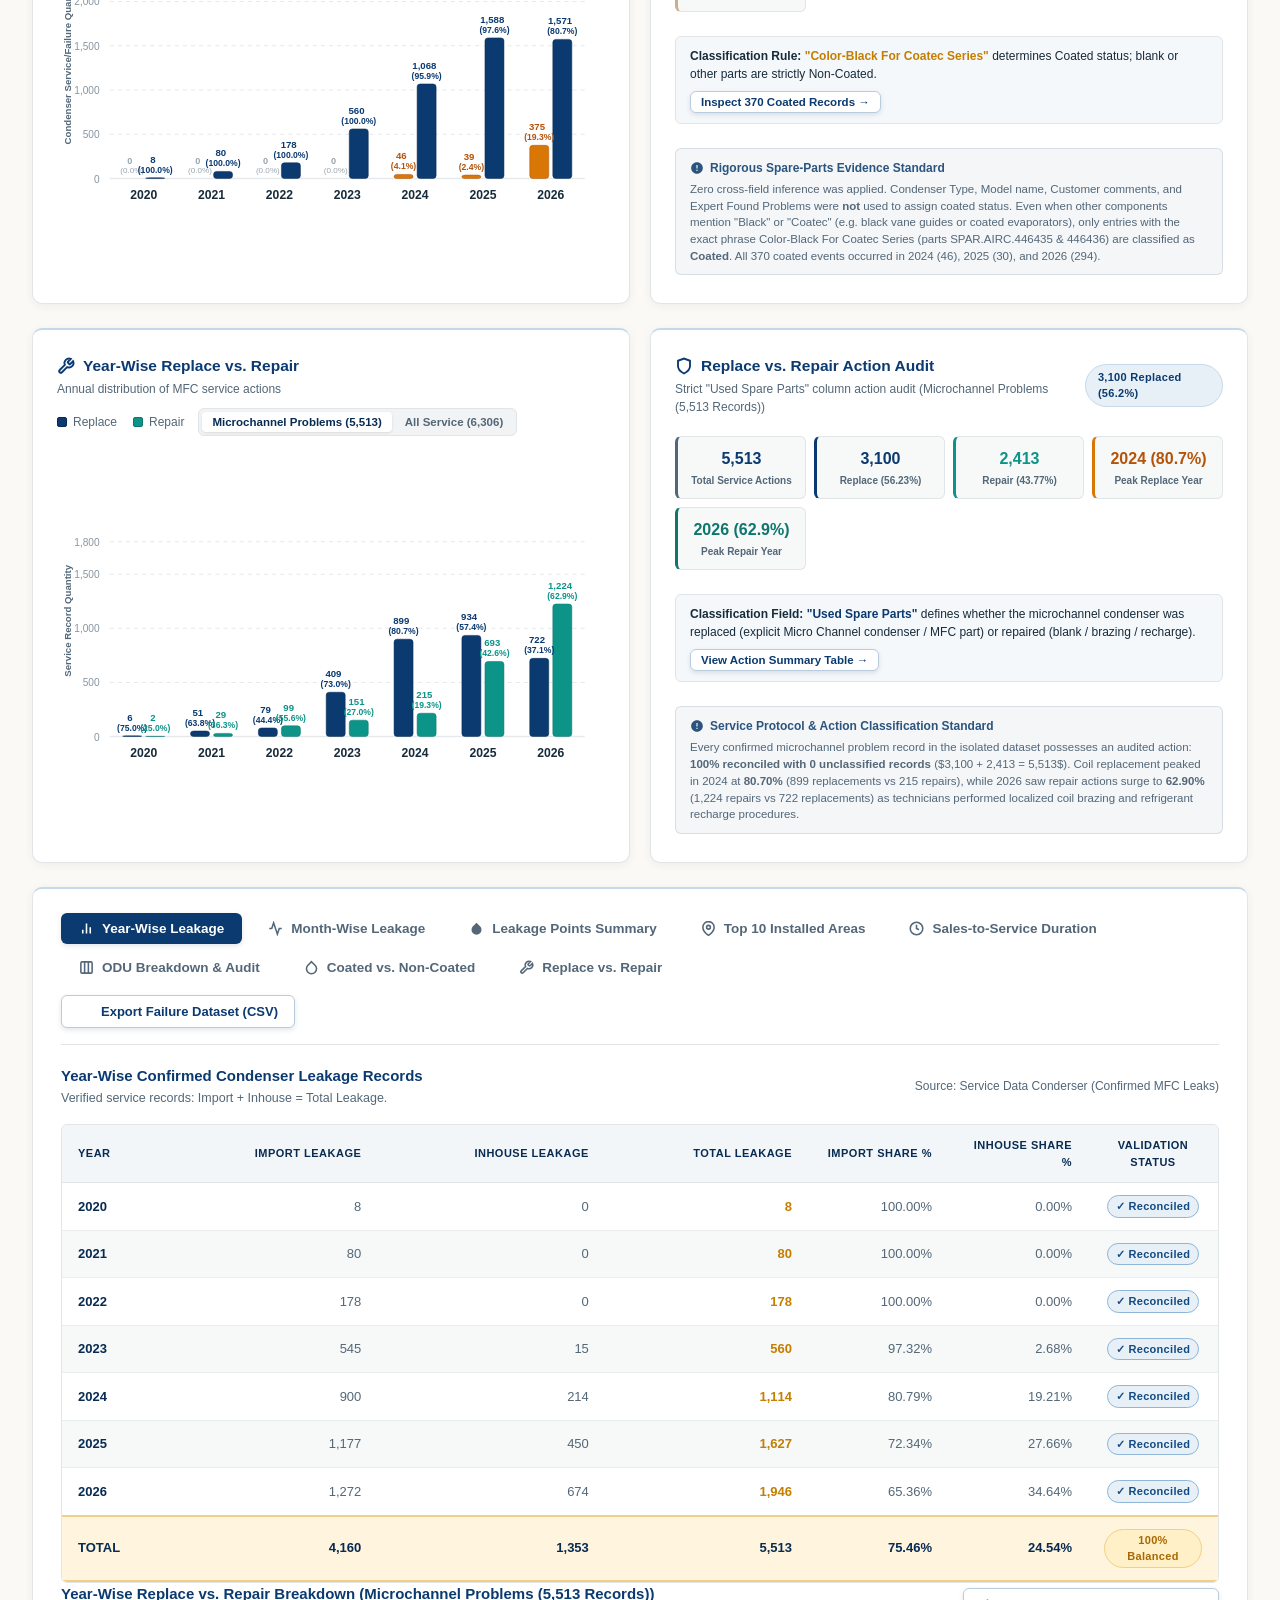
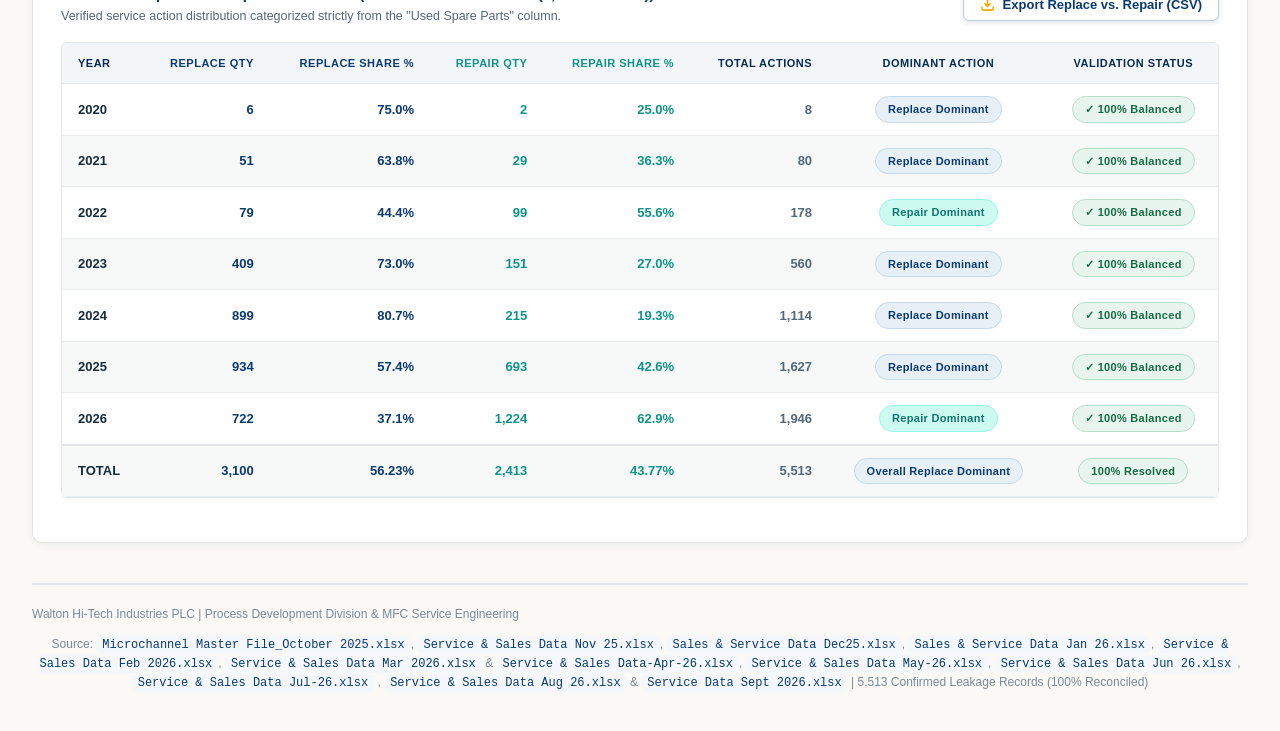
==== commit ba3d3bd3: "oct 26" ====
--- a/index.html
+++ b/index.html
@@ -14,7 +14,7 @@
         <img src="assets/walton-logo.png" alt="Walton Logo" class="brand-logo">
         <div class="header-titles">
           <h1>Microchannel Market Failure</h1>
-          <p>Process Development Division | Post-Sales Service &amp; Condenser Reliability Intelligence (2020 – August 2026)</p>
+          <p>Process Development Division | Post-Sales Service &amp; Condenser Reliability Intelligence (2020 – September 2026)</p>
         </div>
       </div>
 
@@ -89,7 +89,7 @@
           <svg class="kpi-icon" viewBox="0 0 24 24" width="16" height="16" fill="currentColor"><path d="M12 2.69l5.66 5.66a8 8 0 1 1-11.31 0z"/></svg>
           Total Confirmed Leakage
         </div>
-        <div class="kpi-value" id="kpiTotalLeaks">5,168</div>
+        <div class="kpi-value" id="kpiTotalLeaks">5,513</div>
         <div class="kpi-subtext" id="kpiTotalLeaksSub">Service records (5,357 unique physical units)</div>
       </div>
 
@@ -242,7 +242,7 @@
               <svg class="chart-title-icon" viewBox="0 0 24 24" width="18" height="18" fill="none" stroke="currentColor" stroke-width="2.5"><path d="M12 22s8-4 8-10V5l-8-3-8 3v7c0 6 8 10 8 10z"/></svg>
               Data Validation & Audit Transparency
             </div>
-            <div class="chart-subtitle">Strict date audit across 5,168 confirmed MFC failure records</div>
+            <div class="chart-subtitle">Strict date audit across 5,513 confirmed MFC failure records</div>
           </div>
           <span class="badge-tag badge-leak">Quality Audited</span>
         </div>
@@ -410,7 +410,7 @@
               <svg class="chart-title-icon" viewBox="0 0 24 24" width="18" height="18" fill="none" stroke="currentColor" stroke-width="2.5"><path d="M12 22s8-4 8-10V5l-8-3-8 3v7c0 6 8 10 8 10z"/></svg>
               ODU Classification Audit &amp; Reconciliation
             </div>
-            <div class="chart-subtitle">Strict barcode audit across 5,168 confirmed MFC failure records</div>
+            <div class="chart-subtitle">Strict barcode audit across 5,513 confirmed MFC failure records</div>
           </div>
           <span class="badge-tag badge-coatec">100% Fully Resolved</span>
         </div>
@@ -438,7 +438,7 @@
           <div style="background: var(--bg-hover); border-radius: 6px; padding: 10px 14px; margin-top: 12px; border: 1px solid var(--border-default); display: flex; justify-content: space-between; align-items: center; flex-wrap: wrap; gap: 8px;">
             <div style="font-size: 12px; color: var(--text-primary);">
               <strong>Resolution Status:</strong> 
-              <span style="color: #0A6956; font-weight: 700;">5,168 Classified (100.0%)</span> | 
+              <span style="color: #0A6956; font-weight: 700;">5,513 Classified (100.0%)</span> | 
               <span style="color: #6B3E2E; font-weight: 600;">242 Legacy Barcodes Resolved to C ODU</span> | 
               <span style="color: #2E7D32; font-weight: 600;">0 Unresolved (0.0%)</span>
             </div>
@@ -478,7 +478,7 @@
               <span class="legend-item"><span class="legend-color" style="background: #0B3A70; border: 1px solid #082B52;"></span> Non-Coated</span>
             </div>
             <div class="segmented-control" id="coatedPopToggle" role="group" aria-label="Select Dataset Population">
-              <button class="segmented-btn active" data-pop="pop4031" title="Analyze Microchannel Problems (5,168)">Microchannel Problems (5,168)</button>
+              <button class="segmented-btn active" data-pop="pop4031" title="Analyze Microchannel Problems (5,513)">Microchannel Problems (5,513)</button>
               <button class="segmented-btn" data-pop="pop4253" title="Analyze All Clean MFC Service Records (5,943)">All Service (5,943)</button>
             </div>
           </div>
@@ -502,7 +502,7 @@
         <div class="duration-audit-content">
           <div class="audit-metrics-grid" style="grid-template-columns: repeat(auto-fit, minmax(105px, 1fr));">
             <div class="audit-metric-card" style="border-left: 3px solid #0B3A70;">
-              <div class="audit-metric-val" id="auditMetricTotal" style="color: #0B3A70;">5,168</div>
+              <div class="audit-metric-val" id="auditMetricTotal" style="color: #0B3A70;">5,513</div>
               <div class="audit-metric-lbl">Total Classified</div>
             </div>
             <div class="audit-metric-card" style="border-left: 3px solid #D97706;">
@@ -564,7 +564,7 @@
               <span class="legend-item"><span class="legend-color" style="background: #0D9488; border: 1px solid #0F766E;"></span> Repair</span>
             </div>
             <div class="segmented-control" id="replaceRepairPopToggle" role="group" aria-label="Select Dataset Population">
-              <button class="segmented-btn active" data-pop="pop4031" title="Analyze Microchannel Problems (5,168)">Microchannel Problems (5,168)</button>
+              <button class="segmented-btn active" data-pop="pop4031" title="Analyze Microchannel Problems (5,513)">Microchannel Problems (5,513)</button>
               <button class="segmented-btn" data-pop="pop4253" title="Analyze All Clean MFC Service Records (5,943)">All Service (5,943)</button>
             </div>
           </div>
@@ -582,29 +582,29 @@
             </div>
             <div class="chart-subtitle" id="replaceRepairAuditSubtitle">Strict "Used Spare Parts" column action audit</div>
           </div>
-          <span class="badge-tag badge-replace" id="replaceRepairAuditBadge">3,004 Replaced (58.1%)</span>
+          <span class="badge-tag badge-replace" id="replaceRepairAuditBadge">3,100 Replaced (56.2%)</span>
         </div>
 
         <div class="duration-audit-content">
           <div class="audit-metrics-grid" style="grid-template-columns: repeat(auto-fit, minmax(105px, 1fr));">
             <div class="audit-metric-card" style="border-left: 3px solid #536778;">
-              <div class="audit-metric-val" id="rrMetricTotal" style="color: #0B3A70;">5,168</div>
+              <div class="audit-metric-val" id="rrMetricTotal" style="color: #0B3A70;">5,513</div>
               <div class="audit-metric-lbl">Total Service Actions</div>
             </div>
             <div class="audit-metric-card" style="border-left: 3px solid #0B3A70;">
-              <div class="audit-metric-val" id="rrMetricReplace" style="color: #0B3A70;">3,004</div>
-              <div class="audit-metric-lbl" id="rrMetricReplaceLbl">Replace (58.13%)</div>
+              <div class="audit-metric-val" id="rrMetricReplace" style="color: #0B3A70;">3,100</div>
+              <div class="audit-metric-lbl" id="rrMetricReplaceLbl">Replace (56.23%)</div>
             </div>
             <div class="audit-metric-card" style="border-left: 3px solid #0D9488;">
-              <div class="audit-metric-val" id="rrMetricRepair" style="color: #0D9488;">2,164</div>
-              <div class="audit-metric-lbl" id="rrMetricRepairLbl">Repair (41.87%)</div>
+              <div class="audit-metric-val" id="rrMetricRepair" style="color: #0D9488;">2,413</div>
+              <div class="audit-metric-lbl" id="rrMetricRepairLbl">Repair (43.77%)</div>
             </div>
             <div class="audit-metric-card" style="border-left: 3px solid #D97706;">
               <div class="audit-metric-val" id="rrMetricPeakReplace" style="color: #B45309;">2024 (80.7%)</div>
               <div class="audit-metric-lbl">Peak Replace Year</div>
             </div>
             <div class="audit-metric-card" style="border-left: 3px solid #0F766E;">
-              <div class="audit-metric-val" id="rrMetricPeakRepair" style="color: #0F766E;">2026 (60.9%)</div>
+              <div class="audit-metric-val" id="rrMetricPeakRepair" style="color: #0F766E;">2026 (62.9%)</div>
               <div class="audit-metric-lbl">Peak Repair Year</div>
             </div>
           </div>
@@ -625,7 +625,7 @@
               Service Protocol &amp; Action Classification Standard
             </div>
             <p class="audit-note-text">
-              Every confirmed microchannel problem record in the isolated dataset possesses an audited action: <strong>100% reconciled with 0 unclassified records</strong> ($3,004 + 2,164 = 5,168$). Coil replacement peaked in 2024 at <strong>80.70%</strong> (899 replacements vs 215 repairs), while 2026 saw repair actions surge to <strong>60.90%</strong> (975 repairs vs 626 replacements) as technicians performed localized coil brazing and refrigerant recharge procedures.
+              Every confirmed microchannel problem record in the isolated dataset possesses an audited action: <strong>100% reconciled with 0 unclassified records</strong> ($3,100 + 2,413 = 5,513$). Coil replacement peaked in 2024 at <strong>80.70%</strong> (899 replacements vs 215 repairs), while 2026 saw repair actions surge to <strong>62.90%</strong> (1,224 repairs vs 722 replacements) as technicians performed localized coil brazing and refrigerant recharge procedures.
             </p>
           </div>
         </div>
@@ -969,7 +969,7 @@
           </div>
           <div style="display: flex; align-items: center; gap: 8px;">
             <div class="segmented-control" id="tableCoatedPopToggle">
-              <button class="segmented-btn active" data-pop="pop4031">Microchannel Problems (5,168)</button>
+              <button class="segmented-btn active" data-pop="pop4031">Microchannel Problems (5,513)</button>
               <button class="segmented-btn" data-pop="pop4253">All Service (5,943)</button>
             </div>
             <button class="btn-export" id="exportCoatedCsvBtn" style="padding: 6px 14px; font-size: 12px;">
@@ -1041,7 +1041,7 @@
       <div id="tabReplaceRepair" class="tab-content">
         <div style="display: flex; justify-content: space-between; align-items: center; margin-bottom: 16px; flex-wrap: wrap; gap: 12px;">
           <div>
-            <h3 class="section-subheading" style="margin-bottom: 2px;" id="replaceRepairTableTitle">Year-Wise Replace vs. Repair Breakdown (Microchannel Problems (5,168 Records))</h3>
+            <h3 class="section-subheading" style="margin-bottom: 2px;" id="replaceRepairTableTitle">Year-Wise Replace vs. Repair Breakdown (Microchannel Problems (5,513 Records))</h3>
             <p style="font-size: 12.5px; color: var(--text-secondary); margin: 0;">Verified service action distribution categorized strictly from the "Used Spare Parts" column.</p>
           </div>
           <button id="btnExportReplaceRepairCSV" class="btn-export">
@@ -1074,7 +1074,7 @@
     <!-- Footer -->
     <footer class="dashboard-footer">
       <div>Walton Hi-Tech Industries PLC | Process Development Division &amp; MFC Service Engineering</div>
-      <div>Source: <code>Microchannel Master File_October 2025.xlsx</code>, <code>Service &amp; Sales Data Nov 25.xlsx</code>, <code>Sales &amp; Service Data Dec25.xlsx</code>, <code>Sales &amp; Service Data Jan 26.xlsx</code>, <code>Service &amp; Sales Data Feb 2026.xlsx</code>, <code>Service &amp; Sales Data Mar 2026.xlsx</code> &amp; <code>Service &amp; Sales Data-Apr-26.xlsx</code>, <code>Service &amp; Sales Data May-26.xlsx</code>, <code>Service &amp; Sales Data Jun 26.xlsx</code>, <code>Service &amp; Sales Data Jul-26.xlsx</code> &amp; <code>Service &amp; Sales Data Aug 26.xlsx</code> | 5,168 Confirmed Leakage Records (100% Reconciled)</div>
+      <div>Source: <code>Microchannel Master File_October 2025.xlsx</code>, <code>Service &amp; Sales Data Nov 25.xlsx</code>, <code>Sales &amp; Service Data Dec25.xlsx</code>, <code>Sales &amp; Service Data Jan 26.xlsx</code>, <code>Service &amp; Sales Data Feb 2026.xlsx</code>, <code>Service &amp; Sales Data Mar 2026.xlsx</code> &amp; <code>Service &amp; Sales Data-Apr-26.xlsx</code>, <code>Service &amp; Sales Data May-26.xlsx</code>, <code>Service &amp; Sales Data Jun 26.xlsx</code>, <code>Service &amp; Sales Data Jul-26.xlsx</code> , <code>Service &amp; Sales Data Aug 26.xlsx</code> &amp; <code>Service Data Sept 2026.xlsx</code> | 5,513 Confirmed Leakage Records (100% Reconciled)</div>
     </footer>
 
     <!-- Modal for Inspecting Unclassified / Other Records -->
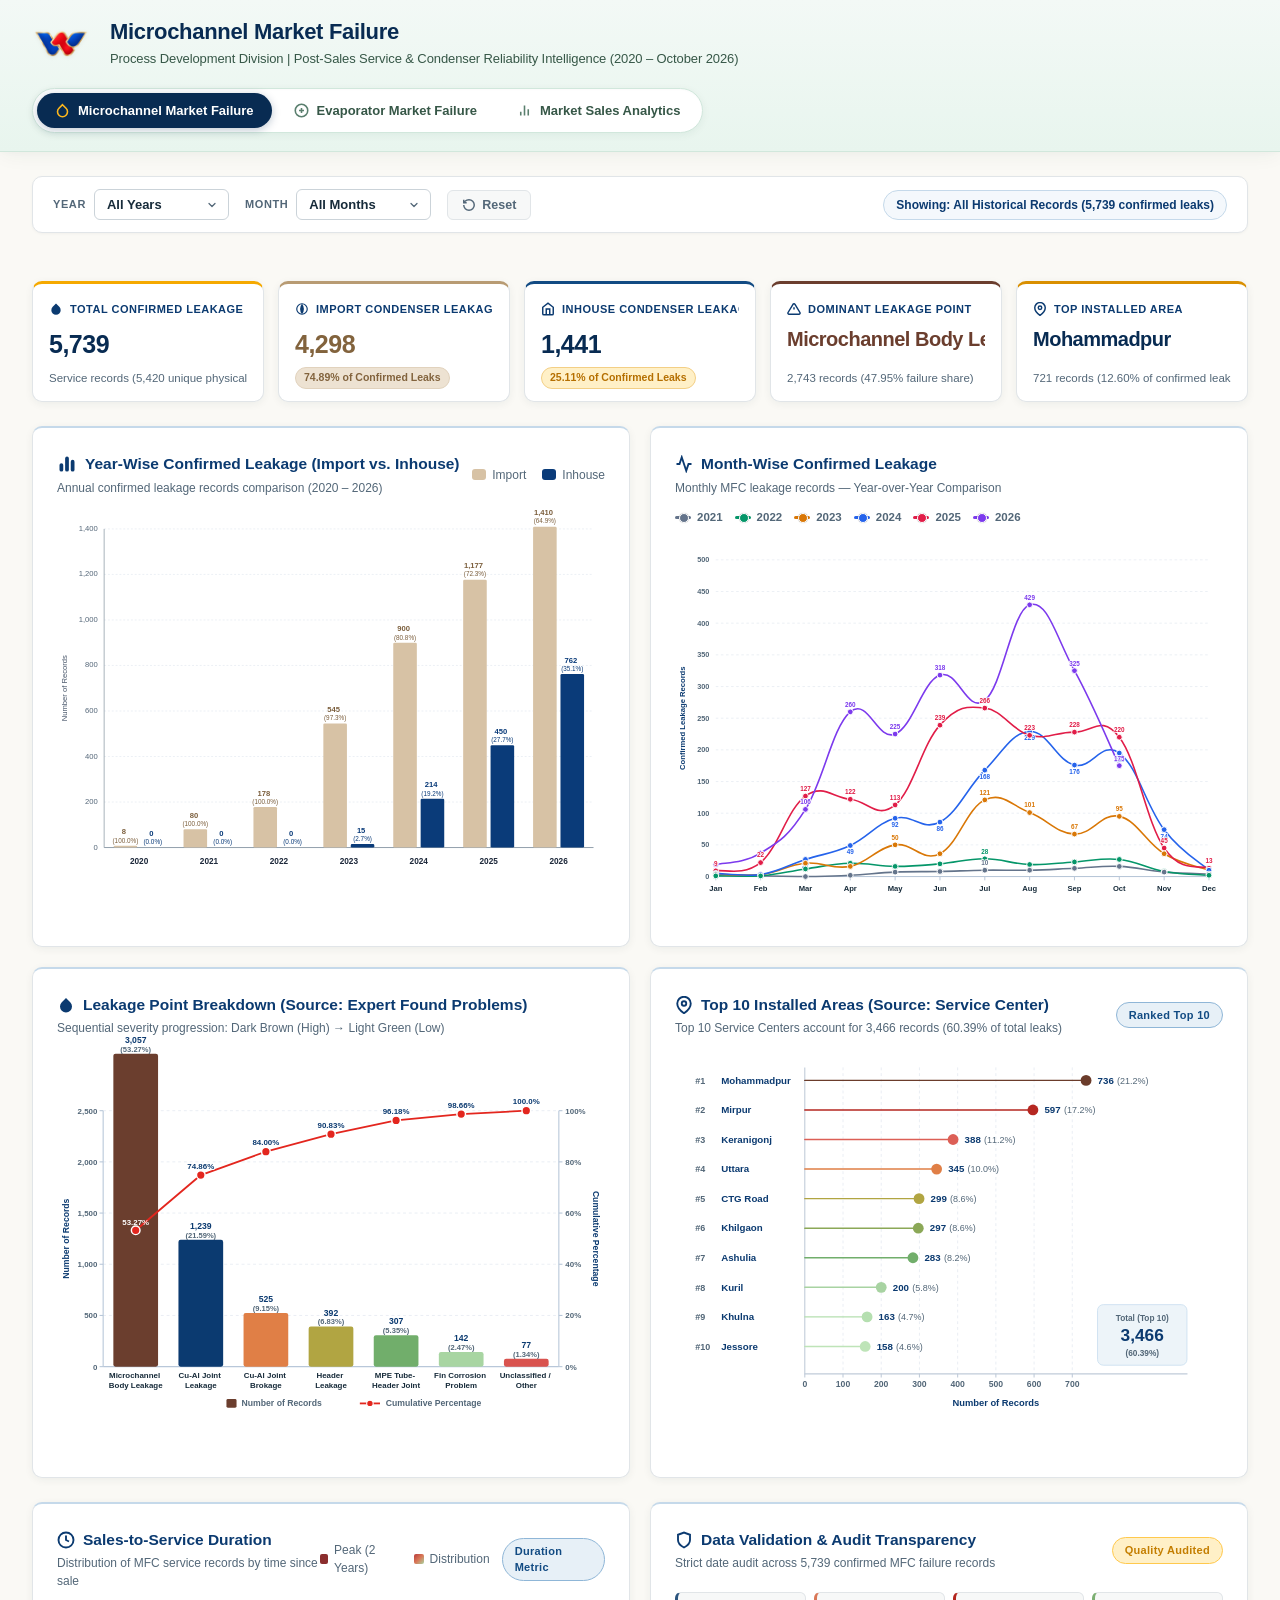
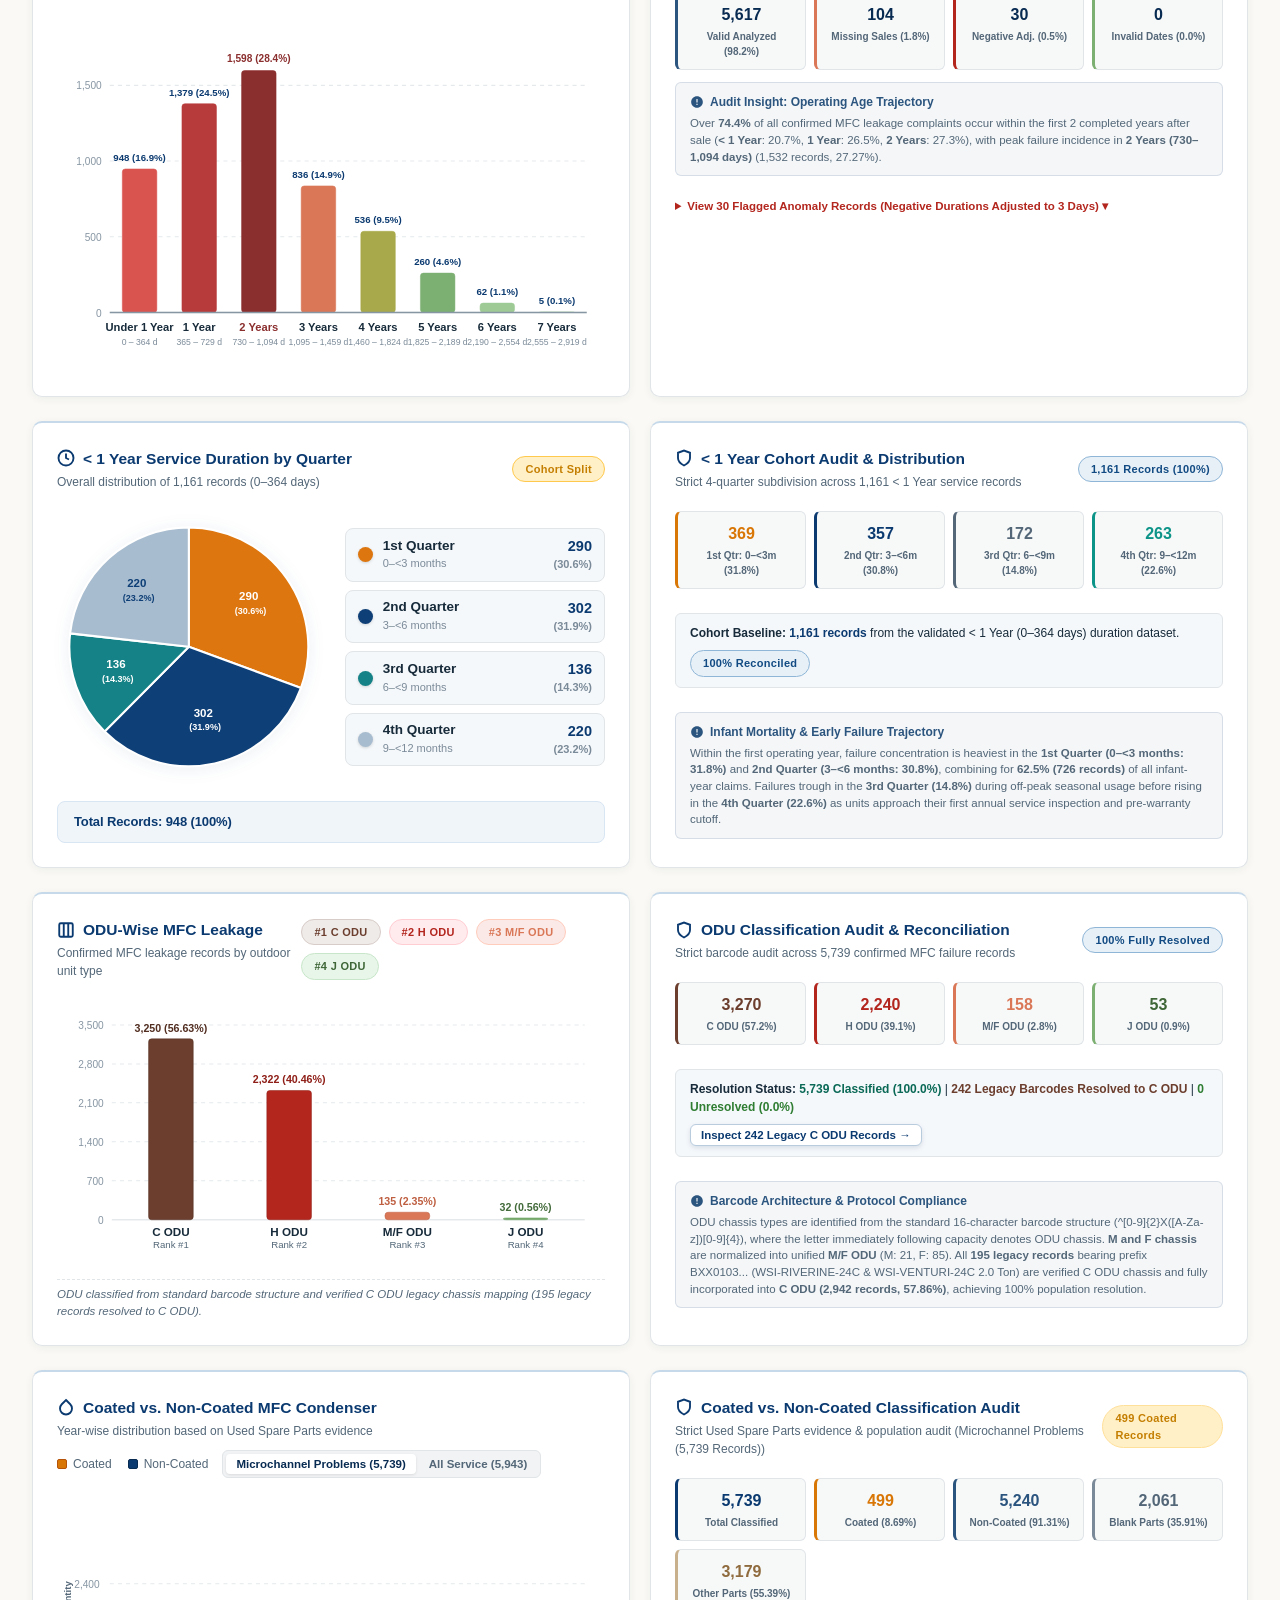
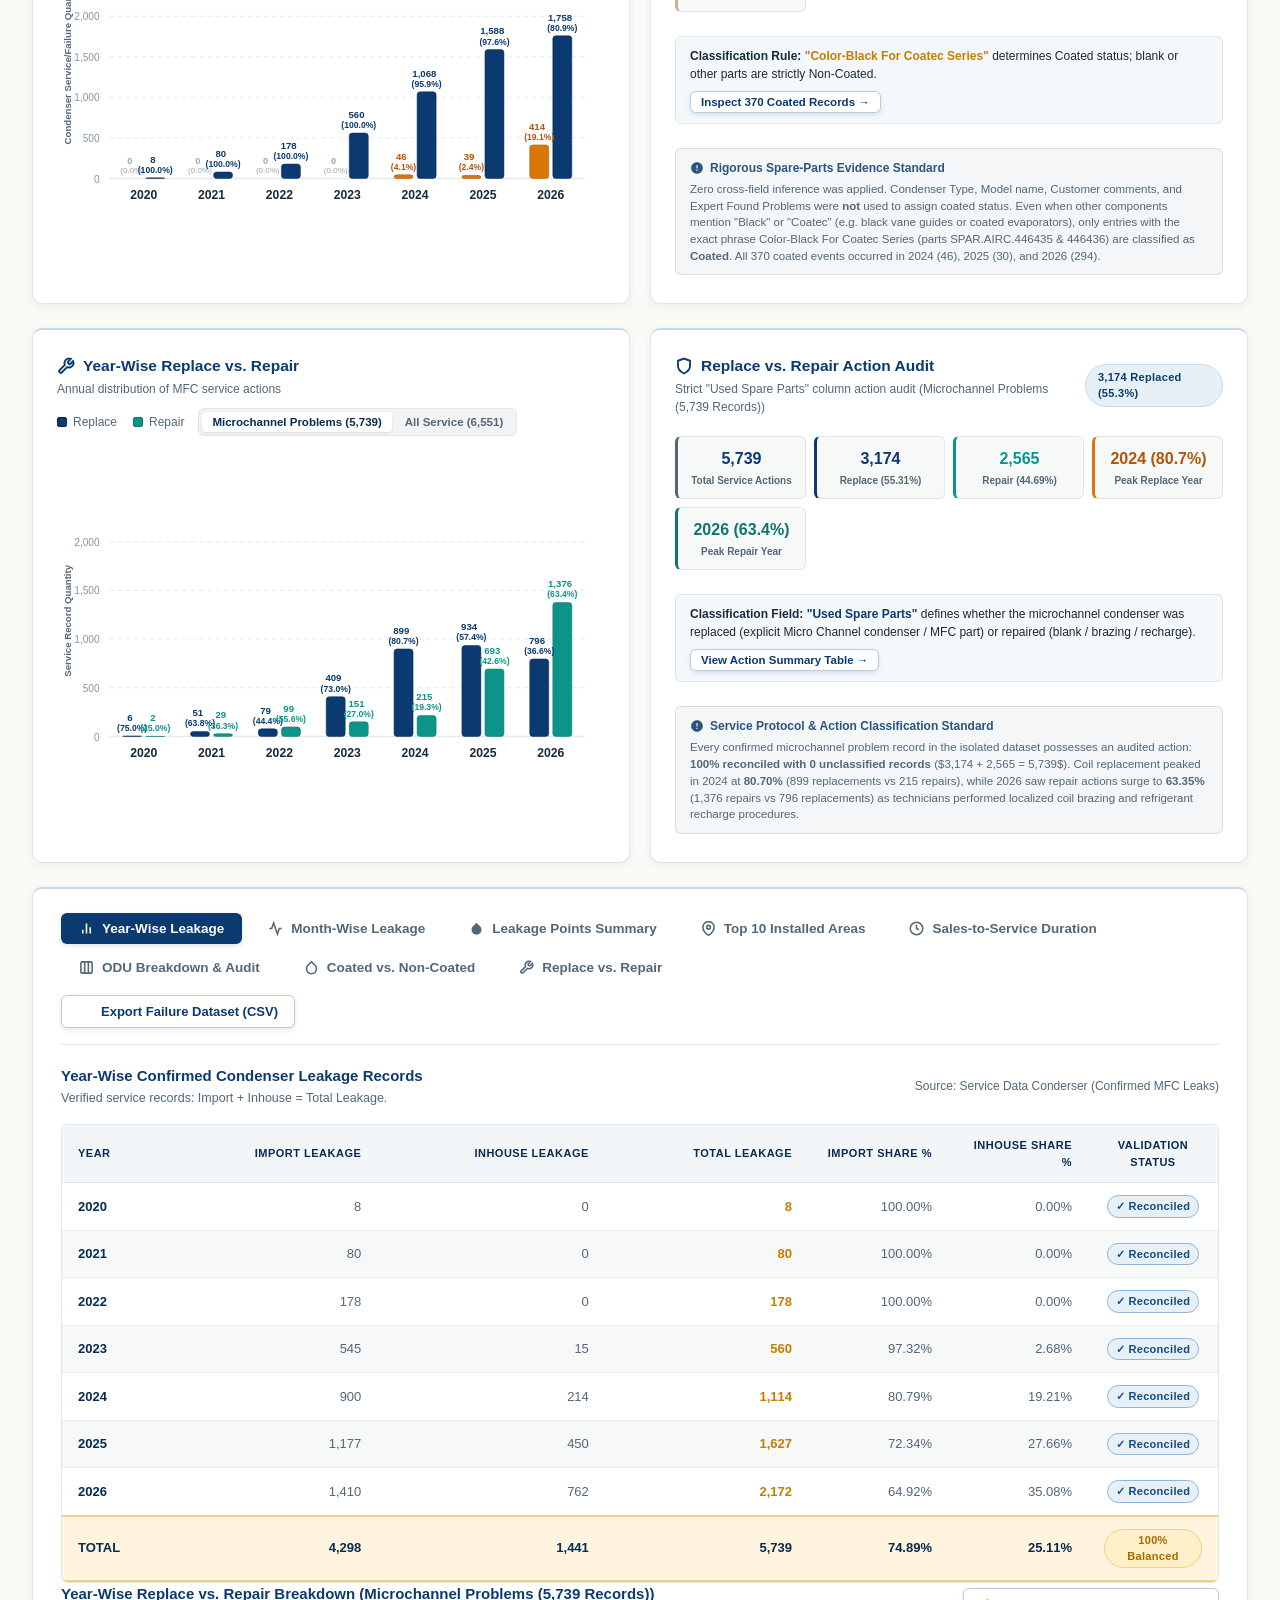
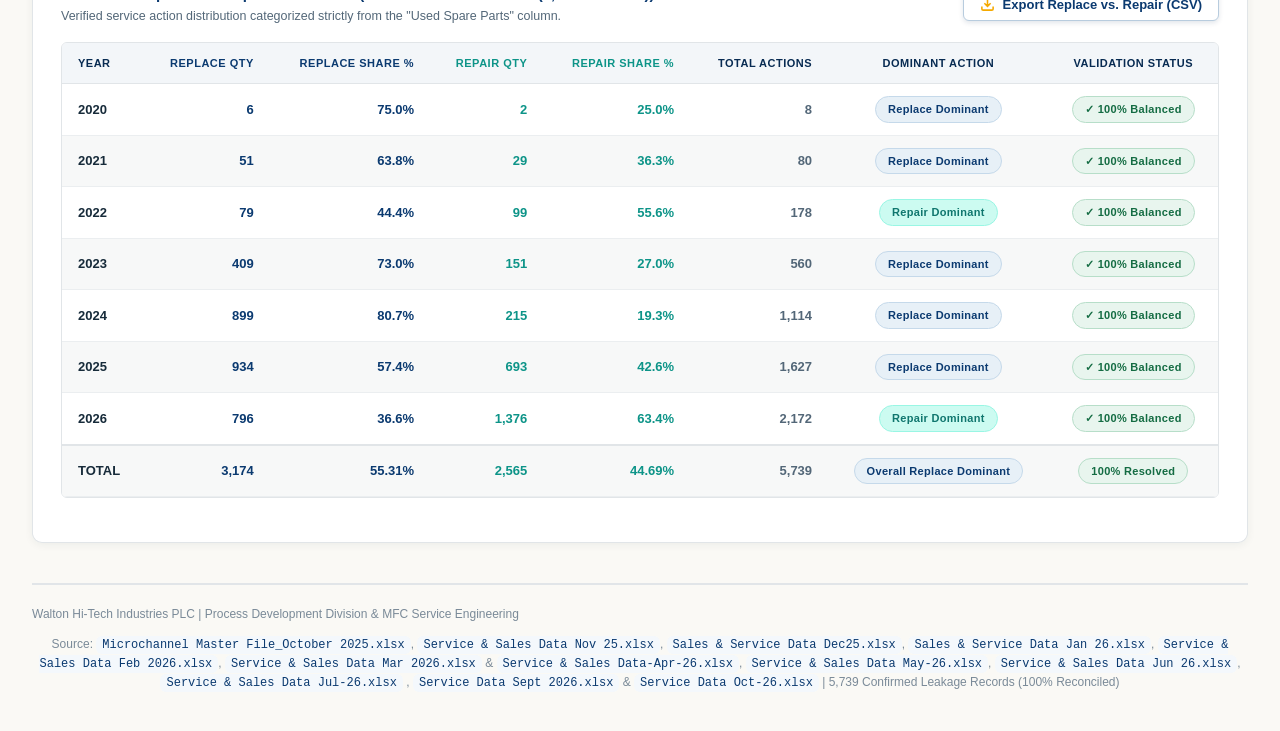
==== commit 94ba7dc2: "oct 26" ====
--- a/index.html
+++ b/index.html
@@ -14,7 +14,7 @@
         <img src="assets/walton-logo.png" alt="Walton Logo" class="brand-logo">
         <div class="header-titles">
           <h1>Microchannel Market Failure</h1>
-          <p>Process Development Division | Post-Sales Service &amp; Condenser Reliability Intelligence (2020 – September 2026)</p>
+          <p>Process Development Division | Post-Sales Service &amp; Condenser Reliability Intelligence (2020 – October 2026)</p>
         </div>
       </div>
 
@@ -89,7 +89,7 @@
           <svg class="kpi-icon" viewBox="0 0 24 24" width="16" height="16" fill="currentColor"><path d="M12 2.69l5.66 5.66a8 8 0 1 1-11.31 0z"/></svg>
           Total Confirmed Leakage
         </div>
-        <div class="kpi-value" id="kpiTotalLeaks">5,513</div>
+        <div class="kpi-value" id="kpiTotalLeaks">5,739</div>
         <div class="kpi-subtext" id="kpiTotalLeaksSub">Service records (5,357 unique physical units)</div>
       </div>
 
@@ -242,7 +242,7 @@
               <svg class="chart-title-icon" viewBox="0 0 24 24" width="18" height="18" fill="none" stroke="currentColor" stroke-width="2.5"><path d="M12 22s8-4 8-10V5l-8-3-8 3v7c0 6 8 10 8 10z"/></svg>
               Data Validation & Audit Transparency
             </div>
-            <div class="chart-subtitle">Strict date audit across 5,513 confirmed MFC failure records</div>
+            <div class="chart-subtitle">Strict date audit across 5,739 confirmed MFC failure records</div>
           </div>
           <span class="badge-tag badge-leak">Quality Audited</span>
         </div>
@@ -410,7 +410,7 @@
               <svg class="chart-title-icon" viewBox="0 0 24 24" width="18" height="18" fill="none" stroke="currentColor" stroke-width="2.5"><path d="M12 22s8-4 8-10V5l-8-3-8 3v7c0 6 8 10 8 10z"/></svg>
               ODU Classification Audit &amp; Reconciliation
             </div>
-            <div class="chart-subtitle">Strict barcode audit across 5,513 confirmed MFC failure records</div>
+            <div class="chart-subtitle">Strict barcode audit across 5,739 confirmed MFC failure records</div>
           </div>
           <span class="badge-tag badge-coatec">100% Fully Resolved</span>
         </div>
@@ -438,7 +438,7 @@
           <div style="background: var(--bg-hover); border-radius: 6px; padding: 10px 14px; margin-top: 12px; border: 1px solid var(--border-default); display: flex; justify-content: space-between; align-items: center; flex-wrap: wrap; gap: 8px;">
             <div style="font-size: 12px; color: var(--text-primary);">
               <strong>Resolution Status:</strong> 
-              <span style="color: #0A6956; font-weight: 700;">5,513 Classified (100.0%)</span> | 
+              <span style="color: #0A6956; font-weight: 700;">5,739 Classified (100.0%)</span> | 
               <span style="color: #6B3E2E; font-weight: 600;">242 Legacy Barcodes Resolved to C ODU</span> | 
               <span style="color: #2E7D32; font-weight: 600;">0 Unresolved (0.0%)</span>
             </div>
@@ -478,7 +478,7 @@
               <span class="legend-item"><span class="legend-color" style="background: #0B3A70; border: 1px solid #082B52;"></span> Non-Coated</span>
             </div>
             <div class="segmented-control" id="coatedPopToggle" role="group" aria-label="Select Dataset Population">
-              <button class="segmented-btn active" data-pop="pop4031" title="Analyze Microchannel Problems (5,513)">Microchannel Problems (5,513)</button>
+              <button class="segmented-btn active" data-pop="pop4031" title="Analyze Microchannel Problems (5,739)">Microchannel Problems (5,739)</button>
               <button class="segmented-btn" data-pop="pop4253" title="Analyze All Clean MFC Service Records (5,943)">All Service (5,943)</button>
             </div>
           </div>
@@ -502,7 +502,7 @@
         <div class="duration-audit-content">
           <div class="audit-metrics-grid" style="grid-template-columns: repeat(auto-fit, minmax(105px, 1fr));">
             <div class="audit-metric-card" style="border-left: 3px solid #0B3A70;">
-              <div class="audit-metric-val" id="auditMetricTotal" style="color: #0B3A70;">5,513</div>
+              <div class="audit-metric-val" id="auditMetricTotal" style="color: #0B3A70;">5,739</div>
               <div class="audit-metric-lbl">Total Classified</div>
             </div>
             <div class="audit-metric-card" style="border-left: 3px solid #D97706;">
@@ -564,7 +564,7 @@
               <span class="legend-item"><span class="legend-color" style="background: #0D9488; border: 1px solid #0F766E;"></span> Repair</span>
             </div>
             <div class="segmented-control" id="replaceRepairPopToggle" role="group" aria-label="Select Dataset Population">
-              <button class="segmented-btn active" data-pop="pop4031" title="Analyze Microchannel Problems (5,513)">Microchannel Problems (5,513)</button>
+              <button class="segmented-btn active" data-pop="pop4031" title="Analyze Microchannel Problems (5,739)">Microchannel Problems (5,739)</button>
               <button class="segmented-btn" data-pop="pop4253" title="Analyze All Clean MFC Service Records (5,943)">All Service (5,943)</button>
             </div>
           </div>
@@ -582,29 +582,29 @@
             </div>
             <div class="chart-subtitle" id="replaceRepairAuditSubtitle">Strict "Used Spare Parts" column action audit</div>
           </div>
-          <span class="badge-tag badge-replace" id="replaceRepairAuditBadge">3,100 Replaced (56.2%)</span>
+          <span class="badge-tag badge-replace" id="replaceRepairAuditBadge">3,174 Replaced (55.3%)</span>
         </div>
 
         <div class="duration-audit-content">
           <div class="audit-metrics-grid" style="grid-template-columns: repeat(auto-fit, minmax(105px, 1fr));">
             <div class="audit-metric-card" style="border-left: 3px solid #536778;">
-              <div class="audit-metric-val" id="rrMetricTotal" style="color: #0B3A70;">5,513</div>
+              <div class="audit-metric-val" id="rrMetricTotal" style="color: #0B3A70;">5,739</div>
               <div class="audit-metric-lbl">Total Service Actions</div>
             </div>
             <div class="audit-metric-card" style="border-left: 3px solid #0B3A70;">
-              <div class="audit-metric-val" id="rrMetricReplace" style="color: #0B3A70;">3,100</div>
-              <div class="audit-metric-lbl" id="rrMetricReplaceLbl">Replace (56.23%)</div>
+              <div class="audit-metric-val" id="rrMetricReplace" style="color: #0B3A70;">3,174</div>
+              <div class="audit-metric-lbl" id="rrMetricReplaceLbl">Replace (55.31%)</div>
             </div>
             <div class="audit-metric-card" style="border-left: 3px solid #0D9488;">
-              <div class="audit-metric-val" id="rrMetricRepair" style="color: #0D9488;">2,413</div>
-              <div class="audit-metric-lbl" id="rrMetricRepairLbl">Repair (43.77%)</div>
+              <div class="audit-metric-val" id="rrMetricRepair" style="color: #0D9488;">2,565</div>
+              <div class="audit-metric-lbl" id="rrMetricRepairLbl">Repair (44.69%)</div>
             </div>
             <div class="audit-metric-card" style="border-left: 3px solid #D97706;">
               <div class="audit-metric-val" id="rrMetricPeakReplace" style="color: #B45309;">2024 (80.7%)</div>
               <div class="audit-metric-lbl">Peak Replace Year</div>
             </div>
             <div class="audit-metric-card" style="border-left: 3px solid #0F766E;">
-              <div class="audit-metric-val" id="rrMetricPeakRepair" style="color: #0F766E;">2026 (62.9%)</div>
+              <div class="audit-metric-val" id="rrMetricPeakRepair" style="color: #0F766E;">2026 (63.4%)</div>
               <div class="audit-metric-lbl">Peak Repair Year</div>
             </div>
           </div>
@@ -625,7 +625,7 @@
               Service Protocol &amp; Action Classification Standard
             </div>
             <p class="audit-note-text">
-              Every confirmed microchannel problem record in the isolated dataset possesses an audited action: <strong>100% reconciled with 0 unclassified records</strong> ($3,100 + 2,413 = 5,513$). Coil replacement peaked in 2024 at <strong>80.70%</strong> (899 replacements vs 215 repairs), while 2026 saw repair actions surge to <strong>62.90%</strong> (1,224 repairs vs 722 replacements) as technicians performed localized coil brazing and refrigerant recharge procedures.
+              Every confirmed microchannel problem record in the isolated dataset possesses an audited action: <strong>100% reconciled with 0 unclassified records</strong> ($3,174 + 2,565 = 5,739$). Coil replacement peaked in 2024 at <strong>80.70%</strong> (899 replacements vs 215 repairs), while 2026 saw repair actions surge to <strong>63.35%</strong> (1,376 repairs vs 796 replacements) as technicians performed localized coil brazing and refrigerant recharge procedures.
             </p>
           </div>
         </div>
@@ -969,7 +969,7 @@
           </div>
           <div style="display: flex; align-items: center; gap: 8px;">
             <div class="segmented-control" id="tableCoatedPopToggle">
-              <button class="segmented-btn active" data-pop="pop4031">Microchannel Problems (5,513)</button>
+              <button class="segmented-btn active" data-pop="pop4031">Microchannel Problems (5,739)</button>
               <button class="segmented-btn" data-pop="pop4253">All Service (5,943)</button>
             </div>
             <button class="btn-export" id="exportCoatedCsvBtn" style="padding: 6px 14px; font-size: 12px;">
@@ -1041,7 +1041,7 @@
       <div id="tabReplaceRepair" class="tab-content">
         <div style="display: flex; justify-content: space-between; align-items: center; margin-bottom: 16px; flex-wrap: wrap; gap: 12px;">
           <div>
-            <h3 class="section-subheading" style="margin-bottom: 2px;" id="replaceRepairTableTitle">Year-Wise Replace vs. Repair Breakdown (Microchannel Problems (5,513 Records))</h3>
+            <h3 class="section-subheading" style="margin-bottom: 2px;" id="replaceRepairTableTitle">Year-Wise Replace vs. Repair Breakdown (Microchannel Problems (5,739 Records))</h3>
             <p style="font-size: 12.5px; color: var(--text-secondary); margin: 0;">Verified service action distribution categorized strictly from the "Used Spare Parts" column.</p>
           </div>
           <button id="btnExportReplaceRepairCSV" class="btn-export">
@@ -1074,7 +1074,7 @@
     <!-- Footer -->
     <footer class="dashboard-footer">
       <div>Walton Hi-Tech Industries PLC | Process Development Division &amp; MFC Service Engineering</div>
-      <div>Source: <code>Microchannel Master File_October 2025.xlsx</code>, <code>Service &amp; Sales Data Nov 25.xlsx</code>, <code>Sales &amp; Service Data Dec25.xlsx</code>, <code>Sales &amp; Service Data Jan 26.xlsx</code>, <code>Service &amp; Sales Data Feb 2026.xlsx</code>, <code>Service &amp; Sales Data Mar 2026.xlsx</code> &amp; <code>Service &amp; Sales Data-Apr-26.xlsx</code>, <code>Service &amp; Sales Data May-26.xlsx</code>, <code>Service &amp; Sales Data Jun 26.xlsx</code>, <code>Service &amp; Sales Data Jul-26.xlsx</code> , <code>Service &amp; Sales Data Aug 26.xlsx</code> &amp; <code>Service Data Sept 2026.xlsx</code> | 5,513 Confirmed Leakage Records (100% Reconciled)</div>
+      <div>Source: <code>Microchannel Master File_October 2025.xlsx</code>, <code>Service &amp; Sales Data Nov 25.xlsx</code>, <code>Sales &amp; Service Data Dec25.xlsx</code>, <code>Sales &amp; Service Data Jan 26.xlsx</code>, <code>Service &amp; Sales Data Feb 2026.xlsx</code>, <code>Service &amp; Sales Data Mar 2026.xlsx</code> &amp; <code>Service &amp; Sales Data-Apr-26.xlsx</code>, <code>Service &amp; Sales Data May-26.xlsx</code>, <code>Service &amp; Sales Data Jun 26.xlsx</code>, <code>Service &amp; Sales Data Jul-26.xlsx</code> , <code>Service Data Sept 2026.xlsx</code> &amp; <code>Service Data Oct-26.xlsx</code> | 5,739 Confirmed Leakage Records (100% Reconciled)</div>
     </footer>
 
     <!-- Modal for Inspecting Unclassified / Other Records -->
